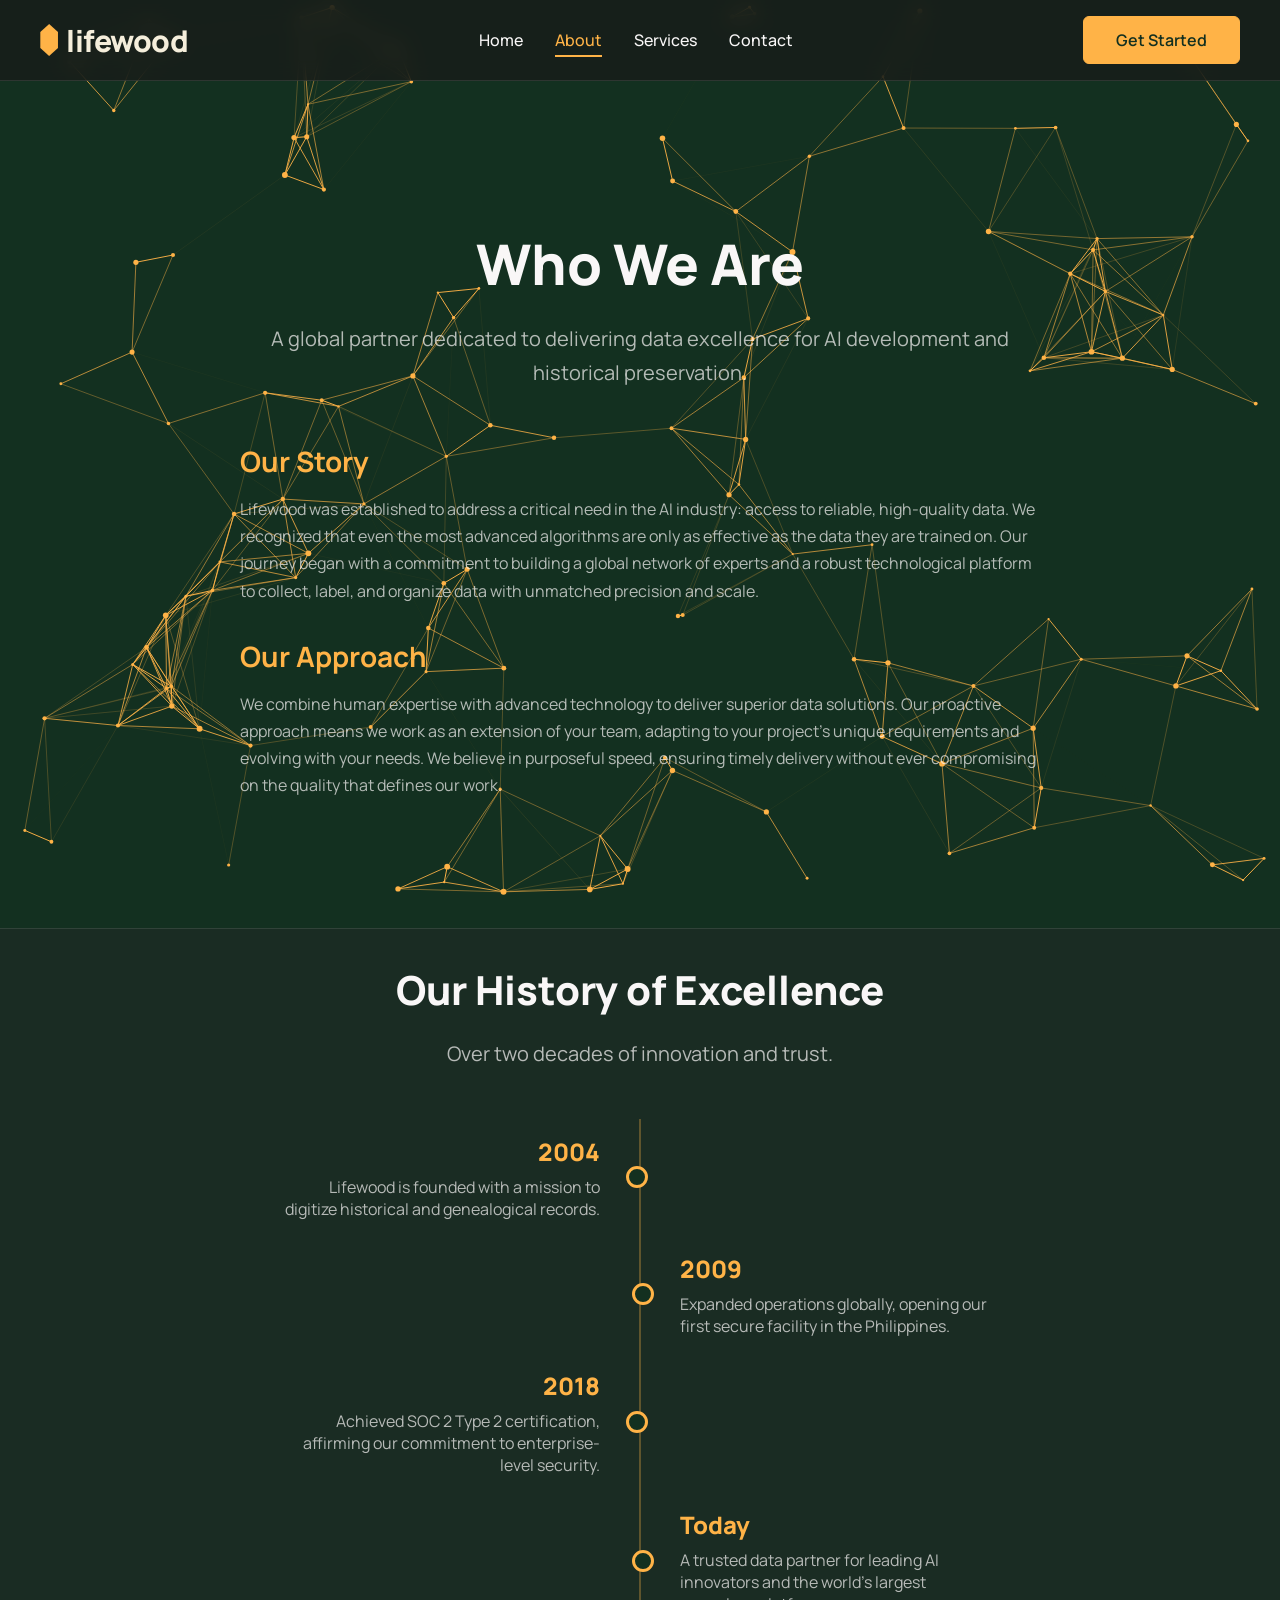
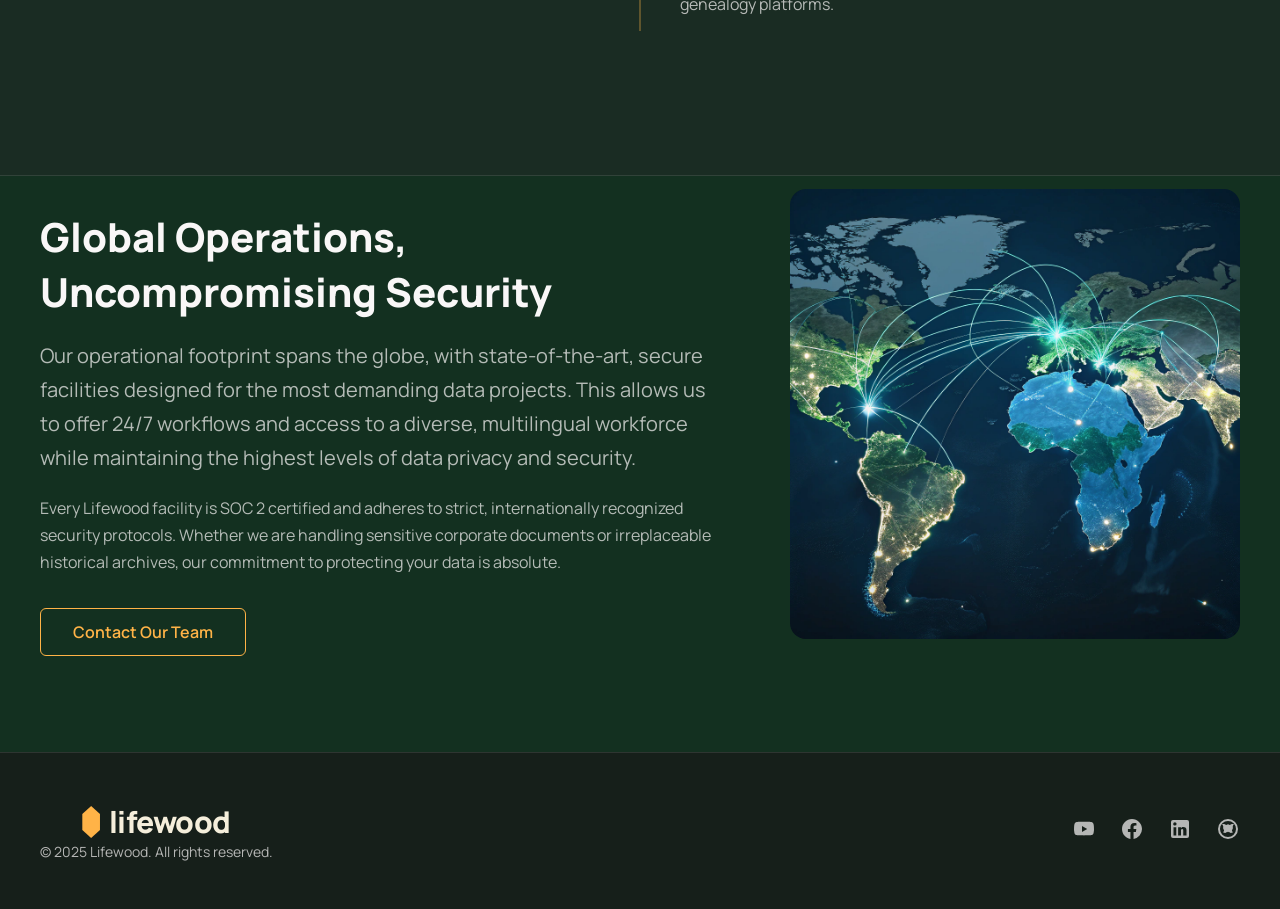
==== about.html @ 3f98175f "Update about.html" ====
<!DOCTYPE html>
<html lang="en">
<head>
  <meta charset="UTF-8">
  <meta name="viewport" content="width=device-width, initial-scale=1.0">
  <title>About Lifewood - Global Data Solutions</title>
  <link rel="preconnect" href="https://fonts.googleapis.com">
  <link rel="preconnect" href="https://fonts.gstatic.com" crossorigin>
  <link href="https://fonts.googleapis.com/css2?family=Manrope:wght@400;500;600;700;800&display=swap" rel="stylesheet">
  <style>
    /* 
      This is the complete and corrected style block.
      It includes the fix for the timeline AND the styles for the button.
    */
    
    /* ------------------- */
    /* ROOT & GLOBAL STYLES */
    /* ------------------- */
    :root {
      --brand-dark-serpent: #133020;
      --brand-accent-saffron: #FFB347;
      --brand-white: #ffffff;
      --brand-sea-salt: #F9F7F7;
      --brand-light-text-muted: rgba(249, 247, 247, 0.7);
    }
    html { scroll-behavior: smooth; }
    body {
      margin: 0;
      font-family: 'Manrope', sans-serif;
      background-color: var(--brand-dark-serpent);
      color: var(--brand-sea-salt);
      -webkit-font-smoothing: antialiased;
      overflow-x: hidden;
    }
    #particle-canvas {
      position: fixed; top: 0; left: 0; width: 100%; height: 100vh; z-index: -1;
    }

    /* ------------------- */
    /* HEADER & NAVIGATION */
    /* ------------------- */
    .header {
      background-color: rgba(25, 25, 25, 0.7); backdrop-filter: blur(10px); position: sticky; top: 0; z-index: 50; border-bottom: 1px solid rgba(249, 247, 247, 0.1);
    }
    .navbar { display: flex; justify-content: space-between; align-items: center; height: 80px; }
    .logo { display: flex; align-items: center; gap: 0.5rem; text-decoration: none; color: var(--brand-accent-saffron); }
    .logo-icon { height: 2rem; width: auto; }
    .logo-text { font-family: 'Manrope', sans-serif; font-size: 1.875rem; font-weight: 800; letter-spacing: -0.5px; color: #f5eedb; }
    .nav-menu { display: none; list-style: none; margin: 0; padding: 0; align-items: center; gap: 2rem; }
    .nav-link { position: relative; text-decoration: none; color: var(--brand-sea-salt); font-weight: 500; transition: color 0.3s ease; padding-bottom: 4px; }
    .nav-link:hover { color: var(--brand-accent-saffron); }
    .nav-link.active { color: var(--brand-accent-saffron); border-bottom: 2px solid var(--brand-accent-saffron); }
    .nav-cta { display: none; }
    .mobile-menu-toggle { display: block; background: none; border: none; cursor: pointer; color: var(--brand-sea-salt); }
    .icon-menu, .icon-close { width: 2rem; height: 2rem; }
    .mobile-nav { display: none; position: fixed; inset: 0; background-color: rgba(19, 48, 32, 0.95); backdrop-filter: blur(8px); z-index: 100; }
    .mobile-nav.is-open { display: block; }
    .mobile-nav-header { display: flex; justify-content: flex-end; padding: 1.5rem; }
    .mobile-nav-links { display: flex; flex-direction: column; align-items: center; justify-content: center; height: calc(100% - 80px); list-style: none; padding: 0; margin: 0; gap: 2rem; }
    .mobile-nav-link { font-family: 'Manrope', sans-serif; font-size: 1.75rem; font-weight: 600; color: var(--brand-sea-salt); text-decoration: none; }

    /* ------------------- */
    /* BUTTONS (RESTORED) */
    /* ------------------- */
    .btn { display: inline-block; padding: 0.75rem 2rem; border-radius: 0.375rem; text-decoration: none; font-family: 'Manrope', sans-serif; font-weight: 600; font-size: 1rem; transition: all 0.3s ease; border: 1px solid; }
    .btn-primary { background-color: var(--brand-accent-saffron); border-color: var(--brand-accent-saffron); color: var(--brand-dark-serpent); }
    .btn-primary:hover { background-color: #E79651; border-color: #E79651; transform: translateY(-2px); }
    .btn-secondary { border-color: var(--brand-accent-saffron); color: var(--brand-accent-saffron); }
    .btn-secondary:hover { background-color: var(--brand-accent-saffron); color: var(--brand-dark-serpent); transform: translateY(-2px); }

    /* ------------------- */
    /* PAGE STRUCTURE & TYPOGRAPHY */
    /* ------------------- */
    .container { max-width: 1200px; margin-inline: auto; padding-inline: 1.5rem; }
    main { padding-top: 80px; }
    section { padding-block: clamp(3rem, 8vw, 6rem); text-align: center; position: relative; }
    .content-section { padding-top: 0; }
    .section-bg { background-color: #1a2c23; border-top: 1px solid rgba(249, 247, 247, 0.1); border-bottom: 1px solid rgba(249, 247, 247, 0.1); }
    .page-header-section { padding-bottom: 2rem; padding-top: clamp(2rem, 5vw, 4rem); }
    .page-title, .section-title { font-family: 'Manrope', sans-serif; font-weight: 800; color: var(--brand-sea-salt); }
    .page-title { font-size: clamp(2.5rem, 6vw, 3.5rem); margin: 0; }
    .section-title { font-size: clamp(2rem, 5vw, 2.5rem); margin-bottom: 1rem; }
    .page-subtitle, .section-subtitle { font-size: 1.25rem; color: var(--brand-light-text-muted); max-width: 48rem; margin-inline: auto; line-height: 1.7; font-weight: 400; }
    
    /* ------------------- */
    /* CONTENT PAGES */
    /* ------------------- */
    .content-container { max-width: 800px; text-align: left; }
    .content-block { margin-bottom: 2rem; }
    .content-block h2 { font-size: 1.75rem; color: var(--brand-accent-saffron); margin: 0 0 1rem 0; font-weight: 700; }
    .content-block p { color: var(--brand-light-text-muted); line-height: 1.7; }

    /* --- FEATURE SECTION STYLES --- */
    .feature-section { display: flex; flex-direction: column; align-items: center; gap: 2rem; text-align: center; }
    .feature-image { flex: 1; max-width: 450px; }
    .feature-image img { width: 100%; height: auto; border-radius: 1rem; }
    .feature-content { flex: 1; text-align: left; }

    /* --- TIMELINE STYLES - DEFINITIVE FIX --- */
    .timeline {
      position: relative;
      max-width: 800px;
      margin: 3rem auto;
    }
    .timeline::after {
      content: '';
      position: absolute;
      width: 2px;
      background-color: rgba(255, 179, 71, 0.3);
      top: 0;
      bottom: 0;
      left: 50%;
      margin-left: -1px;
    }
    .timeline-item {
      padding: 1rem 40px;
      position: relative;
      width: 50%;
      box-sizing: border-box; /* This is crucial */
    }
    .timeline-item::after {
      content: '';
      position: absolute;
      width: 16px;
      height: 16px;
      top: 50%;
      transform: translateY(-50%);
      background-color: var(--brand-dark-serpent);
      border: 3px solid var(--brand-accent-saffron);
      border-radius: 50%;
      z-index: 1;
    }
    .timeline-item:nth-child(odd) {
      left: 0;
      text-align: right;
    }
    .timeline-item:nth-child(even) {
      left: 50%;
      text-align: left;
    }
    .timeline-item:nth-child(odd)::after {
      right: -8px; /* (16px width / 2) */
    }
    .timeline-item:nth-child(even)::after {
      left: -8px; /* (16px width / 2) */
    }
    .timeline-content h3 {
      margin: 0 0 0.5rem 0;
      color: var(--brand-accent-saffron);
      font-size: 1.5rem;
      font-weight: 800;
    }
    .timeline-content p {
      margin: 0;
      font-size: 1rem;
      color: var(--brand-light-text-muted);
    }

    /* ------------------- */
    /* FOOTER */
    /* ------------------- */
    .footer { background-color: rgba(25, 25, 25, 0.7); backdrop-filter: blur(10px); border-top: 1px solid rgba(249, 247, 247, 0.1); padding: 3rem 0; text-align: center; }
    .footer-container { display: flex; flex-direction: column; align-items: center; gap: 1.5rem; }
    .footer-logo { justify-content: center; }
    .footer-text { margin: 0; font-size: 0.875rem; color: var(--brand-light-text-muted); }
    .footer-social { display: flex; gap: 1.5rem; }
    .social-link { color: var(--brand-light-text-muted); transition: color 0.3s ease; }
    .social-link:hover { color: var(--brand-accent-saffron); }
    .social-link svg { width: 1.5rem; height: 1.5rem; }
    
    /* ------------------- */
    /* RESPONSIVENESS */
    /* ------------------- */
    @media (min-width: 768px) {
      .nav-cta { display: inline-block; }
      .nav-menu { display: flex; }
      .mobile-menu-toggle { display: none; }
      .footer-container { flex-direction: row; justify-content: space-between; }
      .feature-section { flex-direction: row; text-align: left; gap: 4rem; }
    }
    
    @media (max-width: 767px) {
      .timeline::after {
        left: 20px;
      }
      .timeline-item,
      .timeline-item:nth-child(even) {
        width: 100%;
        left: 0;
        padding-left: 50px;
        padding-right: 15px;
      }
      .timeline-item:nth-child(odd),
      .timeline-item:nth-child(even) {
        text-align: left;
      }
      .timeline-item::after,
      .timeline-item:nth-child(odd)::after,
      .timeline-item:nth-child(even)::after {
        left: 20px;
        transform: translate(-50%, -50%);
      }
    }
  </style>
</head>
<body>
  <!-- Canvas for the AI background animation -->
  <canvas id="particle-canvas"></canvas>

  <header class="header">
    <nav class="navbar container">
      <a href="index.html" class="logo">
        <svg class="logo-icon" width="24" height="42" viewBox="0 0 24 42" fill="none" xmlns="http://www.w3.org/2000/svg"><path d="M12 0L23.5962 10.5V31.5L12 42L0.403847 31.5V10.5L12 0Z" fill="currentColor"/></svg>
        <span class="logo-text">lifewood</span>
      </a>
      <ul id="desktop-nav" class="nav-menu">
        <li><a href="index.html" class="nav-link">Home</a></li>
        <li><a href="about.html" class="nav-link active">About</a></li>
        <li><a href="services.html" class="nav-link">Services</a></li>
        <li><a href="contact.html" class="nav-link">Contact</a></li>
      </ul>
      <a href="contact.html" class="btn btn-primary nav-cta">Get Started</a>
      <button id="mobile-menu-button" class="mobile-menu-toggle"><svg class="icon-menu" fill="none" stroke="currentColor" viewBox="0 0 24 24"><path stroke-linecap="round" stroke-linejoin="round" stroke-width="2" d="M4 6h16M4 12h16m-7 6h7"></path></svg></button>
    </nav>
  </header>

  <div id="mobile-menu" class="mobile-nav">
      <div class="mobile-nav-header"><button id="close-menu-button" class="mobile-menu-toggle"><svg class="icon-close" fill="none" stroke="currentColor" viewBox="0 0 24 24"><path stroke-linecap="round" stroke-linejoin="round" stroke-width="2" d="M6 18L18 6M6 6l12 12"></path></svg></button></div>
      <ul class="mobile-nav-links">
          <li><a href="index.html" class="mobile-nav-link">Home</a></li>
          <li><a href="about.html" class="mobile-nav-link">About</a></li>
          <li><a href="services.html" class="mobile-nav-link">Services</a></li>
          <li><a href="contact.html" class="mobile-nav-link">Contact</a></li>
      </ul>
  </div>

  <main>
    <section class="page-header-section">
      <div class="container text-center">
        <h1 class="page-title">Who We Are</h1>
        <p class="page-subtitle">A global partner dedicated to delivering data excellence for AI development and historical preservation.</p>
      </div>
    </section>

    <section class="content-section fade-in-section">
      <div class="container content-container">
        <div class="content-block">
          <h2>Our Story</h2>
          <p>Lifewood was established to address a critical need in the AI industry: access to reliable, high-quality data. We recognized that even the most advanced algorithms are only as effective as the data they are trained on. Our journey began with a commitment to building a global network of experts and a robust technological platform to collect, label, and organize data with unmatched precision and scale.</p>
        </div>
        <div class="content-block">
          <h2>Our Approach</h2>
          <p>We combine human expertise with advanced technology to deliver superior data solutions. Our proactive approach means we work as an extension of your team, adapting to your project's unique requirements and evolving with your needs. We believe in purposeful speed, ensuring timely delivery without ever compromising on the quality that defines our work.</p>
        </div>
      </div>
    </section>

    <!-- HISTORY/TIMELINE SECTION -->
    <section class="content-section fade-in-section section-bg">
        <div class="container text-center">
            <h2 class="section-title">Our History of Excellence</h2>
            <p class="section-subtitle">Over two decades of innovation and trust.</p>
            <div class="timeline">
                <div class="timeline-item">
                    <div class="timeline-content">
                        <h3>2004</h3>
                        <p>Lifewood is founded with a mission to digitize historical and genealogical records.</p>
                    </div>
                </div>
                <div class="timeline-item">
                    <div class="timeline-content">
                        <h3>2009</h3>
                        <p>Expanded operations globally, opening our first secure facility in the Philippines.</p>
                    </div>
                </div>
                <div class="timeline-item">
                    <div class="timeline-content">
                        <h3>2018</h3>
                        <p>Achieved SOC 2 Type 2 certification, affirming our commitment to enterprise-level security.</p>
                    </div>
                </div>
                <div class="timeline-item">
                    <div class="timeline-content">
                        <h3>Today</h3>
                        <p>A trusted data partner for leading AI innovators and the world's largest genealogy platforms.</p>
                    </div>
                </div>
            </div>
        </div>
    </section>
    
    <!-- NEW GLOBAL OPERATIONS SECTION -->
    <section class="content-section fade-in-section">
        <div class="container feature-section">
            <div class="feature-content">
                <h2 class="section-title" style="text-align: left;">Global Operations, Uncompromising Security</h2>
                <p class="section-subtitle" style="text-align: left; max-width: none;">Our operational footprint spans the globe, with state-of-the-art, secure facilities designed for the most demanding data projects. This allows us to offer 24/7 workflows and access to a diverse, multilingual workforce while maintaining the highest levels of data privacy and security.</p>
                <p style="color: var(--brand-light-text-muted); line-height: 1.7;">Every Lifewood facility is SOC 2 certified and adheres to strict, internationally recognized security protocols. Whether we are handling sensitive corporate documents or irreplaceable historical archives, our commitment to protecting your data is absolute.</p>
                <a href="contact.html" class="btn btn-secondary" style="margin-top: 1rem;">Contact Our Team</a>
            </div>
            <div class="feature-image">
                <img src="img/map.png" alt="Map showing global network connections">
            </div>
        </div>
    </section>
  </main>

  <footer class="footer">
    <div class="container footer-container">
      <div class="footer-info">
        <a href="index.html" class="logo footer-logo">
            <svg class="logo-icon" width="24" height="42" viewBox="0 0 24 42" fill="none" xmlns="http://www.w3.org/2000/svg"><path d="M12 0L23.5962 10.5V31.5L12 42L0.403847 31.5V10.5L12 0Z" fill="currentColor"/></svg>
            <span class="logo-text">lifewood</span>
        </a>
        <p class="footer-text">© 2025 Lifewood. All rights reserved.</p>
      </div>
      <div class="footer-social">
            <a href="https://www.youtube.com/@LifewoodDataTechnology" target="_blank" class="social-link" aria-label="YouTube">
                <svg fill="currentColor" viewBox="0 0 24 24"><path d="M10,15L15.19,12L10,9V15M21.56,7.17C21.69,7.64 21.78,8.27 21.84,9.07C21.91,9.87 21.94,10.56 21.94,11.16L22,12C22,12.84 21.94,13.5 21.88,14.08C21.79,14.85 21.69,15.5 21.56,15.97C21.31,16.9 20.73,17.69 19.96,17.96C19.43,18.11 18.22,18.26 16.38,18.34C14.54,18.42 12.97,18.44 12,18.44C11.03,18.44 9.46,18.42 7.62,18.34C5.78,18.26 4.57,18.11 4.04,17.96C3.27,17.69 2.69,16.9 2.44,15.97C2.31,15.5 2.21,14.85 2.16,14.08C2.06,13.5 2,12.84 2,12L2.06,11.16C2.06,10.56 2.09,9.87 2.16,9.07C2.22,8.27 2.31,7.64 2.44,7.17C2.69,6.24 3.27,5.45 4.04,5.18C4.57,5.03 5.78,4.88 7.62,4.8C9.46,4.72 11.03,4.7 12,4.7C12.97,4.7 14.54,4.72 16.38,4.8C18.22,4.88 19.43,5.03 19.96,5.18C20.73,5.45 21.31,6.24 21.56,7.17Z"/></svg>
            </a>
            <a href="https://www.facebook.com/LifewoodPH" target="_blank" class="social-link" aria-label="Facebook">
                <svg fill="currentColor" viewBox="0 0 24 24"><path d="M12 2.04C6.5 2.04 2 6.53 2 12.06C2 17.06 5.66 21.21 10.44 21.96V14.96H7.9V12.06H10.44V9.85C10.44 7.34 11.93 5.96 14.22 5.96C15.31 5.96 16.45 6.15 16.45 6.15V8.62H15.19C13.95 8.62 13.56 9.39 13.56 10.18V12.06H16.34L15.89 14.96H13.56V21.96A10.01 10.01 0 0 0 22 12.06C22 6.53 17.5 2.04 12 2.04Z"/></svg>
            </a>
            <a href="https://ph.linkedin.com/company/lifewood-data-technology-ltd" target="_blank" class="social-link" aria-label="LinkedIn">
                <svg fill="currentColor" viewBox="0 0 24 24"><path d="M19,3A2,2 0 0,1 21,5V19A2,2 0 0,1 19,21H5A2,2 0 0,1 3,19V5A2,2 0 0,1 5,3H19M18.5,18.5V13.2A3.26,3.26 0 0,0 15.24,9.94C14.39,9.94 13.4,10.43 13,11.25V10.13H10.13V18.5H13V13.57C13,12.8 13.09,12.03 14.17,12.03C15.24,12.03 15.24,12.97 15.24,13.64V18.5H18.5M6.88,8.56A1.68,1.68 0 0,0 8.56,6.88C8.56,6 7.78,5.2 6.88,5.2A1.68,1.68 0 0,0 5.2,6.88C5.2,7.78 6,8.56 6.88,8.56M8.27,18.5V10.13H5.5V18.5H8.27Z"/></svg>
            </a>
            <a href="https://www.lifewood.com/" target="_blank" class="social-link" aria-label="Website">
                <svg fill="currentColor" viewBox="0 0 24 24"><path d="M12,2A10,10 0 0,0 2,12A10,10 0 0,0 12,22A10,10 0 0,0 22,12A10,10 0 0,0 12,2M12,20A8,8 0 0,1 4,12A8,8 0 0,1 12,4A8,8 0 0,1 20,12A8,8 0 0,1 12,20M16.9,15.6C16.5,14.9 16.2,14.2 15.9,13.5C16.3,12.8 16.6,12 16.9,11.3C16.8,10.6 16.8,9.9 16.8,9.2C17.1,8.5 17.5,7.8 17.9,7.1C17.2,7 16.5,6.9 15.8,6.9C15.1,7.2 14.4,7.6 13.8,8.1L12,7.2L10.2,8.1C9.6,7.6 8.9,7.2 8.2,6.9C7.5,6.9 6.8,7 6.1,7.1C6.5,7.8 6.9,8.5 7.2,9.2C7.2,9.9 7.2,10.6 7.1,11.3C7.4,12 7.7,12.8 8.1,13.5C7.8,14.2 7.5,14.9 7.1,15.6C7.8,15.8 8.5,15.9 9.2,15.9C9.9,15.6 10.6,15.2 11.2,14.7L12,15.2L12.8,14.7C13.4,15.2 14.1,15.6 14.8,15.9C15.5,15.9 16.2,15.8 16.9,15.6Z"/></svg>
            </a>
      </div>
    </div>
  </footer>
  
  <script src="script.js"></script>
</body>
</html>
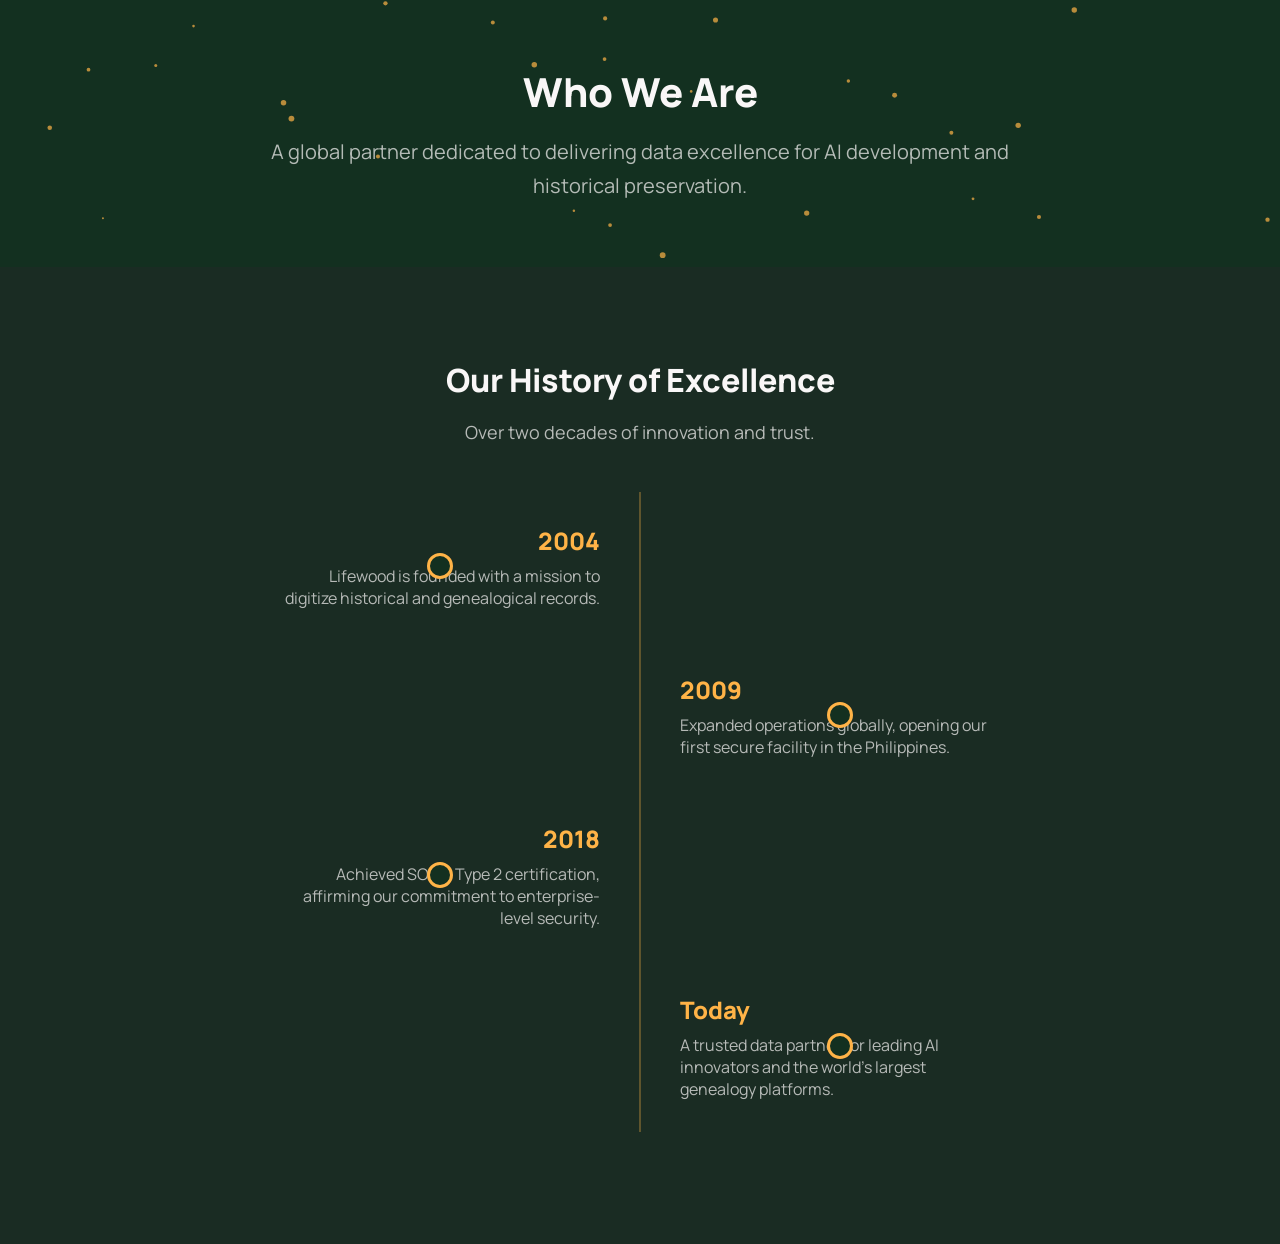
==== commit ab3ede2c: "Update about.html" ====
--- a/about.html
+++ b/about.html
@@ -1,21 +1,11 @@
 <!DOCTYPE html>
 <html lang="en">
 <head>
-  <meta charset="UTF-8">
-  <meta name="viewport" content="width=device-width, initial-scale=1.0">
+  <meta charset="UTF-8" />
+  <meta name="viewport" content="width=device-width, initial-scale=1.0"/>
   <title>About Lifewood - Global Data Solutions</title>
-  <link rel="preconnect" href="https://fonts.googleapis.com">
-  <link rel="preconnect" href="https://fonts.gstatic.com" crossorigin>
-  <link href="https://fonts.googleapis.com/css2?family=Manrope:wght@400;500;600;700;800&display=swap" rel="stylesheet">
+  <link href="https://fonts.googleapis.com/css2?family=Manrope:wght@400;500;600;700;800&display=swap" rel="stylesheet" />
   <style>
-    /* 
-      This is the complete and corrected style block.
-      It includes the fix for the timeline AND the styles for the button.
-    */
-    
-    /* ------------------- */
-    /* ROOT & GLOBAL STYLES */
-    /* ------------------- */
     :root {
       --brand-dark-serpent: #133020;
       --brand-accent-saffron: #FFB347;
@@ -23,6 +13,7 @@
       --brand-sea-salt: #F9F7F7;
       --brand-light-text-muted: rgba(249, 247, 247, 0.7);
     }
+
     html { scroll-behavior: smooth; }
     body {
       margin: 0;
@@ -32,76 +23,66 @@
       -webkit-font-smoothing: antialiased;
       overflow-x: hidden;
     }
+
     #particle-canvas {
-      position: fixed; top: 0; left: 0; width: 100%; height: 100vh; z-index: -1;
-    }
-
-    /* ------------------- */
-    /* HEADER & NAVIGATION */
-    /* ------------------- */
-    .header {
-      background-color: rgba(25, 25, 25, 0.7); backdrop-filter: blur(10px); position: sticky; top: 0; z-index: 50; border-bottom: 1px solid rgba(249, 247, 247, 0.1);
-    }
-    .navbar { display: flex; justify-content: space-between; align-items: center; height: 80px; }
-    .logo { display: flex; align-items: center; gap: 0.5rem; text-decoration: none; color: var(--brand-accent-saffron); }
-    .logo-icon { height: 2rem; width: auto; }
-    .logo-text { font-family: 'Manrope', sans-serif; font-size: 1.875rem; font-weight: 800; letter-spacing: -0.5px; color: #f5eedb; }
-    .nav-menu { display: none; list-style: none; margin: 0; padding: 0; align-items: center; gap: 2rem; }
-    .nav-link { position: relative; text-decoration: none; color: var(--brand-sea-salt); font-weight: 500; transition: color 0.3s ease; padding-bottom: 4px; }
-    .nav-link:hover { color: var(--brand-accent-saffron); }
-    .nav-link.active { color: var(--brand-accent-saffron); border-bottom: 2px solid var(--brand-accent-saffron); }
-    .nav-cta { display: none; }
-    .mobile-menu-toggle { display: block; background: none; border: none; cursor: pointer; color: var(--brand-sea-salt); }
-    .icon-menu, .icon-close { width: 2rem; height: 2rem; }
-    .mobile-nav { display: none; position: fixed; inset: 0; background-color: rgba(19, 48, 32, 0.95); backdrop-filter: blur(8px); z-index: 100; }
-    .mobile-nav.is-open { display: block; }
-    .mobile-nav-header { display: flex; justify-content: flex-end; padding: 1.5rem; }
-    .mobile-nav-links { display: flex; flex-direction: column; align-items: center; justify-content: center; height: calc(100% - 80px); list-style: none; padding: 0; margin: 0; gap: 2rem; }
-    .mobile-nav-link { font-family: 'Manrope', sans-serif; font-size: 1.75rem; font-weight: 600; color: var(--brand-sea-salt); text-decoration: none; }
-
-    /* ------------------- */
-    /* BUTTONS (RESTORED) */
-    /* ------------------- */
-    .btn { display: inline-block; padding: 0.75rem 2rem; border-radius: 0.375rem; text-decoration: none; font-family: 'Manrope', sans-serif; font-weight: 600; font-size: 1rem; transition: all 0.3s ease; border: 1px solid; }
-    .btn-primary { background-color: var(--brand-accent-saffron); border-color: var(--brand-accent-saffron); color: var(--brand-dark-serpent); }
-    .btn-primary:hover { background-color: #E79651; border-color: #E79651; transform: translateY(-2px); }
-    .btn-secondary { border-color: var(--brand-accent-saffron); color: var(--brand-accent-saffron); }
-    .btn-secondary:hover { background-color: var(--brand-accent-saffron); color: var(--brand-dark-serpent); transform: translateY(-2px); }
-
-    /* ------------------- */
-    /* PAGE STRUCTURE & TYPOGRAPHY */
-    /* ------------------- */
-    .container { max-width: 1200px; margin-inline: auto; padding-inline: 1.5rem; }
-    main { padding-top: 80px; }
-    section { padding-block: clamp(3rem, 8vw, 6rem); text-align: center; position: relative; }
-    .content-section { padding-top: 0; }
-    .section-bg { background-color: #1a2c23; border-top: 1px solid rgba(249, 247, 247, 0.1); border-bottom: 1px solid rgba(249, 247, 247, 0.1); }
-    .page-header-section { padding-bottom: 2rem; padding-top: clamp(2rem, 5vw, 4rem); }
-    .page-title, .section-title { font-family: 'Manrope', sans-serif; font-weight: 800; color: var(--brand-sea-salt); }
-    .page-title { font-size: clamp(2.5rem, 6vw, 3.5rem); margin: 0; }
-    .section-title { font-size: clamp(2rem, 5vw, 2.5rem); margin-bottom: 1rem; }
-    .page-subtitle, .section-subtitle { font-size: 1.25rem; color: var(--brand-light-text-muted); max-width: 48rem; margin-inline: auto; line-height: 1.7; font-weight: 400; }
-    
-    /* ------------------- */
-    /* CONTENT PAGES */
-    /* ------------------- */
-    .content-container { max-width: 800px; text-align: left; }
-    .content-block { margin-bottom: 2rem; }
-    .content-block h2 { font-size: 1.75rem; color: var(--brand-accent-saffron); margin: 0 0 1rem 0; font-weight: 700; }
-    .content-block p { color: var(--brand-light-text-muted); line-height: 1.7; }
-
-    /* --- FEATURE SECTION STYLES --- */
-    .feature-section { display: flex; flex-direction: column; align-items: center; gap: 2rem; text-align: center; }
-    .feature-image { flex: 1; max-width: 450px; }
-    .feature-image img { width: 100%; height: auto; border-radius: 1rem; }
-    .feature-content { flex: 1; text-align: left; }
-
-    /* --- TIMELINE STYLES - DEFINITIVE FIX --- */
+      position: fixed;
+      top: 0;
+      left: 0;
+      width: 100%;
+      height: 100vh;
+      z-index: -1;
+    }
+
+    .container {
+      max-width: 1200px;
+      margin: 0 auto;
+      padding: 0 1rem;
+    }
+
+    .page-header-section {
+      text-align: center;
+      padding: 4rem 1rem;
+    }
+
+    .page-title {
+      font-size: 2.5rem;
+      font-weight: 800;
+      margin: 0;
+    }
+
+    .page-subtitle {
+      font-size: 1.25rem;
+      color: var(--brand-light-text-muted);
+      max-width: 48rem;
+      margin: 1rem auto 0;
+      line-height: 1.7;
+    }
+
+    .section-bg {
+      background-color: #1a2c23;
+      padding: 4rem 1rem;
+      text-align: center;
+    }
+
+    .section-title {
+      font-size: 2rem;
+      font-weight: 800;
+      margin-bottom: 0.5rem;
+    }
+
+    .section-subtitle {
+      color: var(--brand-light-text-muted);
+      font-size: 1.125rem;
+      margin-bottom: 3rem;
+    }
+
+    /* ----------- TIMELINE FIXED STYLE ----------- */
     .timeline {
       position: relative;
       max-width: 800px;
       margin: 3rem auto;
     }
+
     .timeline::after {
       content: '';
       position: absolute;
@@ -110,227 +91,179 @@
       top: 0;
       bottom: 0;
       left: 50%;
-      margin-left: -1px;
-    }
+      transform: translateX(-50%);
+    }
+
     .timeline-item {
-      padding: 1rem 40px;
       position: relative;
       width: 50%;
-      box-sizing: border-box; /* This is crucial */
-    }
+      padding: 2rem 40px;
+      box-sizing: border-box;
+    }
+
     .timeline-item::after {
       content: '';
       position: absolute;
-      width: 16px;
-      height: 16px;
       top: 50%;
-      transform: translateY(-50%);
+      left: 50%;
+      transform: translate(-50%, -50%);
+      width: 20px;
+      height: 20px;
       background-color: var(--brand-dark-serpent);
       border: 3px solid var(--brand-accent-saffron);
       border-radius: 50%;
-      z-index: 1;
-    }
+      z-index: 2;
+    }
+
     .timeline-item:nth-child(odd) {
       left: 0;
       text-align: right;
     }
+
     .timeline-item:nth-child(even) {
       left: 50%;
       text-align: left;
     }
-    .timeline-item:nth-child(odd)::after {
-      right: -8px; /* (16px width / 2) */
-    }
-    .timeline-item:nth-child(even)::after {
-      left: -8px; /* (16px width / 2) */
-    }
+
     .timeline-content h3 {
-      margin: 0 0 0.5rem 0;
-      color: var(--brand-accent-saffron);
+      margin: 0 0 0.5rem;
       font-size: 1.5rem;
       font-weight: 800;
-    }
+      color: var(--brand-accent-saffron);
+    }
+
     .timeline-content p {
       margin: 0;
       font-size: 1rem;
       color: var(--brand-light-text-muted);
     }
 
-    /* ------------------- */
-    /* FOOTER */
-    /* ------------------- */
-    .footer { background-color: rgba(25, 25, 25, 0.7); backdrop-filter: blur(10px); border-top: 1px solid rgba(249, 247, 247, 0.1); padding: 3rem 0; text-align: center; }
-    .footer-container { display: flex; flex-direction: column; align-items: center; gap: 1.5rem; }
-    .footer-logo { justify-content: center; }
-    .footer-text { margin: 0; font-size: 0.875rem; color: var(--brand-light-text-muted); }
-    .footer-social { display: flex; gap: 1.5rem; }
-    .social-link { color: var(--brand-light-text-muted); transition: color 0.3s ease; }
-    .social-link:hover { color: var(--brand-accent-saffron); }
-    .social-link svg { width: 1.5rem; height: 1.5rem; }
-    
-    /* ------------------- */
-    /* RESPONSIVENESS */
-    /* ------------------- */
-    @media (min-width: 768px) {
-      .nav-cta { display: inline-block; }
-      .nav-menu { display: flex; }
-      .mobile-menu-toggle { display: none; }
-      .footer-container { flex-direction: row; justify-content: space-between; }
-      .feature-section { flex-direction: row; text-align: left; gap: 4rem; }
-    }
-    
     @media (max-width: 767px) {
       .timeline::after {
         left: 20px;
-      }
+        transform: none;
+      }
+
       .timeline-item,
       .timeline-item:nth-child(even) {
         width: 100%;
         left: 0;
         padding-left: 50px;
         padding-right: 15px;
-      }
-      .timeline-item:nth-child(odd),
-      .timeline-item:nth-child(even) {
         text-align: left;
       }
-      .timeline-item::after,
-      .timeline-item:nth-child(odd)::after,
-      .timeline-item:nth-child(even)::after {
+
+      .timeline-item::after {
         left: 20px;
-        transform: translate(-50%, -50%);
+        transform: translateY(-50%);
       }
     }
   </style>
 </head>
 <body>
-  <!-- Canvas for the AI background animation -->
+
+  <!-- Particle background (Neural style) -->
   <canvas id="particle-canvas"></canvas>
-
-  <header class="header">
-    <nav class="navbar container">
-      <a href="index.html" class="logo">
-        <svg class="logo-icon" width="24" height="42" viewBox="0 0 24 42" fill="none" xmlns="http://www.w3.org/2000/svg"><path d="M12 0L23.5962 10.5V31.5L12 42L0.403847 31.5V10.5L12 0Z" fill="currentColor"/></svg>
-        <span class="logo-text">lifewood</span>
-      </a>
-      <ul id="desktop-nav" class="nav-menu">
-        <li><a href="index.html" class="nav-link">Home</a></li>
-        <li><a href="about.html" class="nav-link active">About</a></li>
-        <li><a href="services.html" class="nav-link">Services</a></li>
-        <li><a href="contact.html" class="nav-link">Contact</a></li>
-      </ul>
-      <a href="contact.html" class="btn btn-primary nav-cta">Get Started</a>
-      <button id="mobile-menu-button" class="mobile-menu-toggle"><svg class="icon-menu" fill="none" stroke="currentColor" viewBox="0 0 24 24"><path stroke-linecap="round" stroke-linejoin="round" stroke-width="2" d="M4 6h16M4 12h16m-7 6h7"></path></svg></button>
-    </nav>
-  </header>
-
-  <div id="mobile-menu" class="mobile-nav">
-      <div class="mobile-nav-header"><button id="close-menu-button" class="mobile-menu-toggle"><svg class="icon-close" fill="none" stroke="currentColor" viewBox="0 0 24 24"><path stroke-linecap="round" stroke-linejoin="round" stroke-width="2" d="M6 18L18 6M6 6l12 12"></path></svg></button></div>
-      <ul class="mobile-nav-links">
-          <li><a href="index.html" class="mobile-nav-link">Home</a></li>
-          <li><a href="about.html" class="mobile-nav-link">About</a></li>
-          <li><a href="services.html" class="mobile-nav-link">Services</a></li>
-          <li><a href="contact.html" class="mobile-nav-link">Contact</a></li>
-      </ul>
-  </div>
 
   <main>
     <section class="page-header-section">
-      <div class="container text-center">
+      <div class="container">
         <h1 class="page-title">Who We Are</h1>
         <p class="page-subtitle">A global partner dedicated to delivering data excellence for AI development and historical preservation.</p>
       </div>
     </section>
 
-    <section class="content-section fade-in-section">
-      <div class="container content-container">
-        <div class="content-block">
-          <h2>Our Story</h2>
-          <p>Lifewood was established to address a critical need in the AI industry: access to reliable, high-quality data. We recognized that even the most advanced algorithms are only as effective as the data they are trained on. Our journey began with a commitment to building a global network of experts and a robust technological platform to collect, label, and organize data with unmatched precision and scale.</p>
-        </div>
-        <div class="content-block">
-          <h2>Our Approach</h2>
-          <p>We combine human expertise with advanced technology to deliver superior data solutions. Our proactive approach means we work as an extension of your team, adapting to your project's unique requirements and evolving with your needs. We believe in purposeful speed, ensuring timely delivery without ever compromising on the quality that defines our work.</p>
+    <section class="section-bg">
+      <div class="container">
+        <h2 class="section-title">Our History of Excellence</h2>
+        <p class="section-subtitle">Over two decades of innovation and trust.</p>
+
+        <div class="timeline">
+          <div class="timeline-item">
+            <div class="timeline-content">
+              <h3>2004</h3>
+              <p>Lifewood is founded with a mission to digitize historical and genealogical records.</p>
+            </div>
+          </div>
+          <div class="timeline-item">
+            <div class="timeline-content">
+              <h3>2009</h3>
+              <p>Expanded operations globally, opening our first secure facility in the Philippines.</p>
+            </div>
+          </div>
+          <div class="timeline-item">
+            <div class="timeline-content">
+              <h3>2018</h3>
+              <p>Achieved SOC 2 Type 2 certification, affirming our commitment to enterprise-level security.</p>
+            </div>
+          </div>
+          <div class="timeline-item">
+            <div class="timeline-content">
+              <h3>Today</h3>
+              <p>A trusted data partner for leading AI innovators and the world's largest genealogy platforms.</p>
+            </div>
+          </div>
         </div>
       </div>
     </section>
-
-    <!-- HISTORY/TIMELINE SECTION -->
-    <section class="content-section fade-in-section section-bg">
-        <div class="container text-center">
-            <h2 class="section-title">Our History of Excellence</h2>
-            <p class="section-subtitle">Over two decades of innovation and trust.</p>
-            <div class="timeline">
-                <div class="timeline-item">
-                    <div class="timeline-content">
-                        <h3>2004</h3>
-                        <p>Lifewood is founded with a mission to digitize historical and genealogical records.</p>
-                    </div>
-                </div>
-                <div class="timeline-item">
-                    <div class="timeline-content">
-                        <h3>2009</h3>
-                        <p>Expanded operations globally, opening our first secure facility in the Philippines.</p>
-                    </div>
-                </div>
-                <div class="timeline-item">
-                    <div class="timeline-content">
-                        <h3>2018</h3>
-                        <p>Achieved SOC 2 Type 2 certification, affirming our commitment to enterprise-level security.</p>
-                    </div>
-                </div>
-                <div class="timeline-item">
-                    <div class="timeline-content">
-                        <h3>Today</h3>
-                        <p>A trusted data partner for leading AI innovators and the world's largest genealogy platforms.</p>
-                    </div>
-                </div>
-            </div>
-        </div>
-    </section>
-    
-    <!-- NEW GLOBAL OPERATIONS SECTION -->
-    <section class="content-section fade-in-section">
-        <div class="container feature-section">
-            <div class="feature-content">
-                <h2 class="section-title" style="text-align: left;">Global Operations, Uncompromising Security</h2>
-                <p class="section-subtitle" style="text-align: left; max-width: none;">Our operational footprint spans the globe, with state-of-the-art, secure facilities designed for the most demanding data projects. This allows us to offer 24/7 workflows and access to a diverse, multilingual workforce while maintaining the highest levels of data privacy and security.</p>
-                <p style="color: var(--brand-light-text-muted); line-height: 1.7;">Every Lifewood facility is SOC 2 certified and adheres to strict, internationally recognized security protocols. Whether we are handling sensitive corporate documents or irreplaceable historical archives, our commitment to protecting your data is absolute.</p>
-                <a href="contact.html" class="btn btn-secondary" style="margin-top: 1rem;">Contact Our Team</a>
-            </div>
-            <div class="feature-image">
-                <img src="img/map.png" alt="Map showing global network connections">
-            </div>
-        </div>
-    </section>
   </main>
 
-  <footer class="footer">
-    <div class="container footer-container">
-      <div class="footer-info">
-        <a href="index.html" class="logo footer-logo">
-            <svg class="logo-icon" width="24" height="42" viewBox="0 0 24 42" fill="none" xmlns="http://www.w3.org/2000/svg"><path d="M12 0L23.5962 10.5V31.5L12 42L0.403847 31.5V10.5L12 0Z" fill="currentColor"/></svg>
-            <span class="logo-text">lifewood</span>
-        </a>
-        <p class="footer-text">© 2025 Lifewood. All rights reserved.</p>
-      </div>
-      <div class="footer-social">
-            <a href="https://www.youtube.com/@LifewoodDataTechnology" target="_blank" class="social-link" aria-label="YouTube">
-                <svg fill="currentColor" viewBox="0 0 24 24"><path d="M10,15L15.19,12L10,9V15M21.56,7.17C21.69,7.64 21.78,8.27 21.84,9.07C21.91,9.87 21.94,10.56 21.94,11.16L22,12C22,12.84 21.94,13.5 21.88,14.08C21.79,14.85 21.69,15.5 21.56,15.97C21.31,16.9 20.73,17.69 19.96,17.96C19.43,18.11 18.22,18.26 16.38,18.34C14.54,18.42 12.97,18.44 12,18.44C11.03,18.44 9.46,18.42 7.62,18.34C5.78,18.26 4.57,18.11 4.04,17.96C3.27,17.69 2.69,16.9 2.44,15.97C2.31,15.5 2.21,14.85 2.16,14.08C2.06,13.5 2,12.84 2,12L2.06,11.16C2.06,10.56 2.09,9.87 2.16,9.07C2.22,8.27 2.31,7.64 2.44,7.17C2.69,6.24 3.27,5.45 4.04,5.18C4.57,5.03 5.78,4.88 7.62,4.8C9.46,4.72 11.03,4.7 12,4.7C12.97,4.7 14.54,4.72 16.38,4.8C18.22,4.88 19.43,5.03 19.96,5.18C20.73,5.45 21.31,6.24 21.56,7.17Z"/></svg>
-            </a>
-            <a href="https://www.facebook.com/LifewoodPH" target="_blank" class="social-link" aria-label="Facebook">
-                <svg fill="currentColor" viewBox="0 0 24 24"><path d="M12 2.04C6.5 2.04 2 6.53 2 12.06C2 17.06 5.66 21.21 10.44 21.96V14.96H7.9V12.06H10.44V9.85C10.44 7.34 11.93 5.96 14.22 5.96C15.31 5.96 16.45 6.15 16.45 6.15V8.62H15.19C13.95 8.62 13.56 9.39 13.56 10.18V12.06H16.34L15.89 14.96H13.56V21.96A10.01 10.01 0 0 0 22 12.06C22 6.53 17.5 2.04 12 2.04Z"/></svg>
-            </a>
-            <a href="https://ph.linkedin.com/company/lifewood-data-technology-ltd" target="_blank" class="social-link" aria-label="LinkedIn">
-                <svg fill="currentColor" viewBox="0 0 24 24"><path d="M19,3A2,2 0 0,1 21,5V19A2,2 0 0,1 19,21H5A2,2 0 0,1 3,19V5A2,2 0 0,1 5,3H19M18.5,18.5V13.2A3.26,3.26 0 0,0 15.24,9.94C14.39,9.94 13.4,10.43 13,11.25V10.13H10.13V18.5H13V13.57C13,12.8 13.09,12.03 14.17,12.03C15.24,12.03 15.24,12.97 15.24,13.64V18.5H18.5M6.88,8.56A1.68,1.68 0 0,0 8.56,6.88C8.56,6 7.78,5.2 6.88,5.2A1.68,1.68 0 0,0 5.2,6.88C5.2,7.78 6,8.56 6.88,8.56M8.27,18.5V10.13H5.5V18.5H8.27Z"/></svg>
-            </a>
-            <a href="https://www.lifewood.com/" target="_blank" class="social-link" aria-label="Website">
-                <svg fill="currentColor" viewBox="0 0 24 24"><path d="M12,2A10,10 0 0,0 2,12A10,10 0 0,0 12,22A10,10 0 0,0 22,12A10,10 0 0,0 12,2M12,20A8,8 0 0,1 4,12A8,8 0 0,1 12,4A8,8 0 0,1 20,12A8,8 0 0,1 12,20M16.9,15.6C16.5,14.9 16.2,14.2 15.9,13.5C16.3,12.8 16.6,12 16.9,11.3C16.8,10.6 16.8,9.9 16.8,9.2C17.1,8.5 17.5,7.8 17.9,7.1C17.2,7 16.5,6.9 15.8,6.9C15.1,7.2 14.4,7.6 13.8,8.1L12,7.2L10.2,8.1C9.6,7.6 8.9,7.2 8.2,6.9C7.5,6.9 6.8,7 6.1,7.1C6.5,7.8 6.9,8.5 7.2,9.2C7.2,9.9 7.2,10.6 7.1,11.3C7.4,12 7.7,12.8 8.1,13.5C7.8,14.2 7.5,14.9 7.1,15.6C7.8,15.8 8.5,15.9 9.2,15.9C9.9,15.6 10.6,15.2 11.2,14.7L12,15.2L12.8,14.7C13.4,15.2 14.1,15.6 14.8,15.9C15.5,15.9 16.2,15.8 16.9,15.6Z"/></svg>
-            </a>
-      </div>
-    </div>
-  </footer>
-  
-  <script src="script.js"></script>
+  <!-- Particle background JavaScript (simple placeholder for neural pattern) -->
+  <script>
+    const canvas = document.getElementById('particle-canvas');
+    const ctx = canvas.getContext('2d');
+    canvas.width = window.innerWidth;
+    canvas.height = window.innerHeight;
+
+    let particlesArray = [];
+
+    class Particle {
+      constructor() {
+        this.x = Math.random() * canvas.width;
+        this.y = Math.random() * canvas.height;
+        this.size = Math.random() * 2 + 1;
+        this.speedX = Math.random() * 1 - 0.5;
+        this.speedY = Math.random() * 1 - 0.5;
+      }
+      update() {
+        this.x += this.speedX;
+        this.y += this.speedY;
+        if (this.x < 0 || this.x > canvas.width) this.speedX *= -1;
+        if (this.y < 0 || this.y > canvas.height) this.speedY *= -1;
+      }
+      draw() {
+        ctx.fillStyle = 'rgba(255, 179, 71, 0.7)';
+        ctx.beginPath();
+        ctx.arc(this.x, this.y, this.size, 0, Math.PI * 2);
+        ctx.fill();
+      }
+    }
+
+    function init() {
+      particlesArray = [];
+      for (let i = 0; i < 100; i++) {
+        particlesArray.push(new Particle());
+      }
+    }
+
+    function animate() {
+      ctx.clearRect(0, 0, canvas.width, canvas.height);
+      particlesArray.forEach(p => {
+        p.update();
+        p.draw();
+      });
+      requestAnimationFrame(animate);
+    }
+
+    init();
+    animate();
+
+    window.addEventListener('resize', () => {
+      canvas.width = window.innerWidth;
+      canvas.height = window.innerHeight;
+      init();
+    });
+  </script>
+
 </body>
 </html>
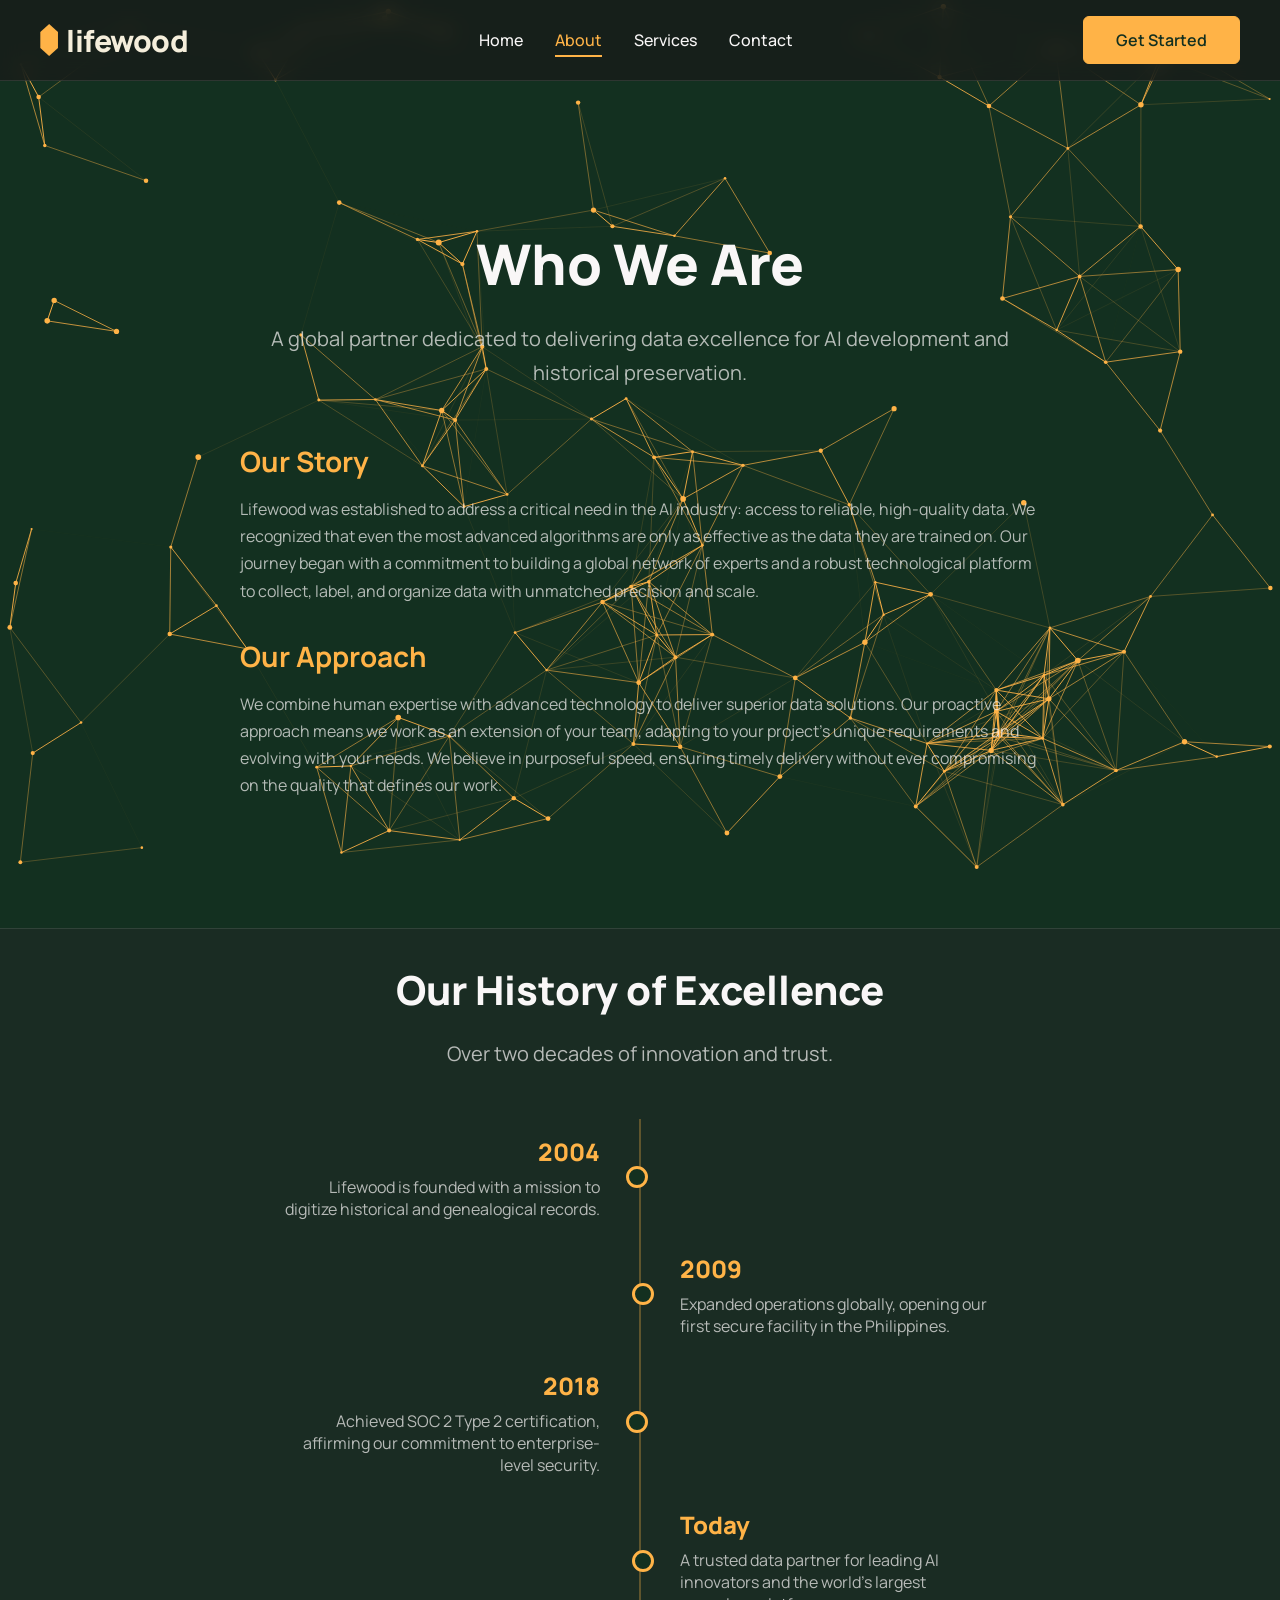
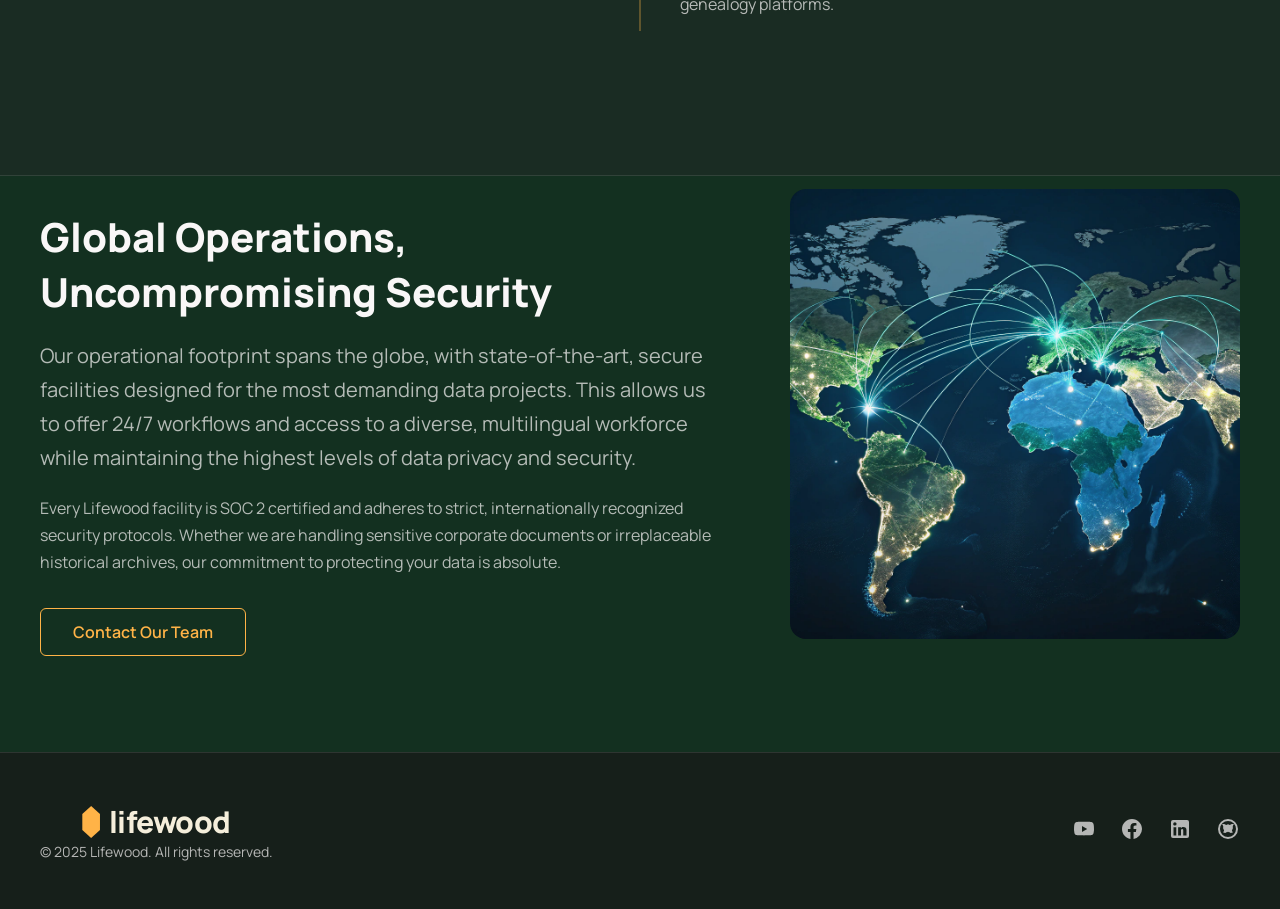
==== commit 6778db80: "Update about.html" ====
--- a/about.html
+++ b/about.html
@@ -1,11 +1,21 @@
 <!DOCTYPE html>
 <html lang="en">
 <head>
-  <meta charset="UTF-8" />
-  <meta name="viewport" content="width=device-width, initial-scale=1.0"/>
+  <meta charset="UTF-8">
+  <meta name="viewport" content="width=device-width, initial-scale=1.0">
   <title>About Lifewood - Global Data Solutions</title>
-  <link href="https://fonts.googleapis.com/css2?family=Manrope:wght@400;500;600;700;800&display=swap" rel="stylesheet" />
+  <link rel="preconnect" href="https://fonts.googleapis.com">
+  <link rel="preconnect" href="https://fonts.gstatic.com" crossorigin>
+  <link href="https://fonts.googleapis.com/css2?family=Manrope:wght@400;500;600;700;800&display=swap" rel="stylesheet">
   <style>
+    /* 
+      This is the complete and corrected style block.
+      It includes the fix for the timeline AND the styles for the button.
+    */
+    
+    /* ------------------- */
+    /* ROOT & GLOBAL STYLES */
+    /* ------------------- */
     :root {
       --brand-dark-serpent: #133020;
       --brand-accent-saffron: #FFB347;
@@ -13,7 +23,6 @@
       --brand-sea-salt: #F9F7F7;
       --brand-light-text-muted: rgba(249, 247, 247, 0.7);
     }
-
     html { scroll-behavior: smooth; }
     body {
       margin: 0;
@@ -23,66 +32,76 @@
       -webkit-font-smoothing: antialiased;
       overflow-x: hidden;
     }
-
     #particle-canvas {
-      position: fixed;
-      top: 0;
-      left: 0;
-      width: 100%;
-      height: 100vh;
-      z-index: -1;
-    }
-
-    .container {
-      max-width: 1200px;
-      margin: 0 auto;
-      padding: 0 1rem;
-    }
-
-    .page-header-section {
-      text-align: center;
-      padding: 4rem 1rem;
-    }
-
-    .page-title {
-      font-size: 2.5rem;
-      font-weight: 800;
-      margin: 0;
-    }
-
-    .page-subtitle {
-      font-size: 1.25rem;
-      color: var(--brand-light-text-muted);
-      max-width: 48rem;
-      margin: 1rem auto 0;
-      line-height: 1.7;
-    }
-
-    .section-bg {
-      background-color: #1a2c23;
-      padding: 4rem 1rem;
-      text-align: center;
-    }
-
-    .section-title {
-      font-size: 2rem;
-      font-weight: 800;
-      margin-bottom: 0.5rem;
-    }
-
-    .section-subtitle {
-      color: var(--brand-light-text-muted);
-      font-size: 1.125rem;
-      margin-bottom: 3rem;
-    }
-
-    /* ----------- TIMELINE FIXED STYLE ----------- */
+      position: fixed; top: 0; left: 0; width: 100%; height: 100vh; z-index: -1;
+    }
+
+    /* ------------------- */
+    /* HEADER & NAVIGATION */
+    /* ------------------- */
+    .header {
+      background-color: rgba(25, 25, 25, 0.7); backdrop-filter: blur(10px); position: sticky; top: 0; z-index: 50; border-bottom: 1px solid rgba(249, 247, 247, 0.1);
+    }
+    .navbar { display: flex; justify-content: space-between; align-items: center; height: 80px; }
+    .logo { display: flex; align-items: center; gap: 0.5rem; text-decoration: none; color: var(--brand-accent-saffron); }
+    .logo-icon { height: 2rem; width: auto; }
+    .logo-text { font-family: 'Manrope', sans-serif; font-size: 1.875rem; font-weight: 800; letter-spacing: -0.5px; color: #f5eedb; }
+    .nav-menu { display: none; list-style: none; margin: 0; padding: 0; align-items: center; gap: 2rem; }
+    .nav-link { position: relative; text-decoration: none; color: var(--brand-sea-salt); font-weight: 500; transition: color 0.3s ease; padding-bottom: 4px; }
+    .nav-link:hover { color: var(--brand-accent-saffron); }
+    .nav-link.active { color: var(--brand-accent-saffron); border-bottom: 2px solid var(--brand-accent-saffron); }
+    .nav-cta { display: none; }
+    .mobile-menu-toggle { display: block; background: none; border: none; cursor: pointer; color: var(--brand-sea-salt); }
+    .icon-menu, .icon-close { width: 2rem; height: 2rem; }
+    .mobile-nav { display: none; position: fixed; inset: 0; background-color: rgba(19, 48, 32, 0.95); backdrop-filter: blur(8px); z-index: 100; }
+    .mobile-nav.is-open { display: block; }
+    .mobile-nav-header { display: flex; justify-content: flex-end; padding: 1.5rem; }
+    .mobile-nav-links { display: flex; flex-direction: column; align-items: center; justify-content: center; height: calc(100% - 80px); list-style: none; padding: 0; margin: 0; gap: 2rem; }
+    .mobile-nav-link { font-family: 'Manrope', sans-serif; font-size: 1.75rem; font-weight: 600; color: var(--brand-sea-salt); text-decoration: none; }
+
+    /* ------------------- */
+    /* BUTTONS (RESTORED) */
+    /* ------------------- */
+    .btn { display: inline-block; padding: 0.75rem 2rem; border-radius: 0.375rem; text-decoration: none; font-family: 'Manrope', sans-serif; font-weight: 600; font-size: 1rem; transition: all 0.3s ease; border: 1px solid; }
+    .btn-primary { background-color: var(--brand-accent-saffron); border-color: var(--brand-accent-saffron); color: var(--brand-dark-serpent); }
+    .btn-primary:hover { background-color: #E79651; border-color: #E79651; transform: translateY(-2px); }
+    .btn-secondary { border-color: var(--brand-accent-saffron); color: var(--brand-accent-saffron); }
+    .btn-secondary:hover { background-color: var(--brand-accent-saffron); color: var(--brand-dark-serpent); transform: translateY(-2px); }
+
+    /* ------------------- */
+    /* PAGE STRUCTURE & TYPOGRAPHY */
+    /* ------------------- */
+    .container { max-width: 1200px; margin-inline: auto; padding-inline: 1.5rem; }
+    main { padding-top: 80px; }
+    section { padding-block: clamp(3rem, 8vw, 6rem); text-align: center; position: relative; }
+    .content-section { padding-top: 0; }
+    .section-bg { background-color: #1a2c23; border-top: 1px solid rgba(249, 247, 247, 0.1); border-bottom: 1px solid rgba(249, 247, 247, 0.1); }
+    .page-header-section { padding-bottom: 2rem; padding-top: clamp(2rem, 5vw, 4rem); }
+    .page-title, .section-title { font-family: 'Manrope', sans-serif; font-weight: 800; color: var(--brand-sea-salt); }
+    .page-title { font-size: clamp(2.5rem, 6vw, 3.5rem); margin: 0; }
+    .section-title { font-size: clamp(2rem, 5vw, 2.5rem); margin-bottom: 1rem; }
+    .page-subtitle, .section-subtitle { font-size: 1.25rem; color: var(--brand-light-text-muted); max-width: 48rem; margin-inline: auto; line-height: 1.7; font-weight: 400; }
+    
+    /* ------------------- */
+    /* CONTENT PAGES */
+    /* ------------------- */
+    .content-container { max-width: 800px; text-align: left; }
+    .content-block { margin-bottom: 2rem; }
+    .content-block h2 { font-size: 1.75rem; color: var(--brand-accent-saffron); margin: 0 0 1rem 0; font-weight: 700; }
+    .content-block p { color: var(--brand-light-text-muted); line-height: 1.7; }
+
+    /* --- FEATURE SECTION STYLES --- */
+    .feature-section { display: flex; flex-direction: column; align-items: center; gap: 2rem; text-align: center; }
+    .feature-image { flex: 1; max-width: 450px; }
+    .feature-image img { width: 100%; height: auto; border-radius: 1rem; }
+    .feature-content { flex: 1; text-align: left; }
+
+    /* --- TIMELINE STYLES - DEFINITIVE FIX --- */
     .timeline {
       position: relative;
       max-width: 800px;
       margin: 3rem auto;
     }
-
     .timeline::after {
       content: '';
       position: absolute;
@@ -91,179 +110,227 @@
       top: 0;
       bottom: 0;
       left: 50%;
-      transform: translateX(-50%);
-    }
-
+      margin-left: -1px;
+    }
     .timeline-item {
+      padding: 1rem 40px;
       position: relative;
       width: 50%;
-      padding: 2rem 40px;
-      box-sizing: border-box;
-    }
-
+      box-sizing: border-box; /* This is crucial */
+    }
     .timeline-item::after {
       content: '';
       position: absolute;
+      width: 16px;
+      height: 16px;
       top: 50%;
-      left: 50%;
-      transform: translate(-50%, -50%);
-      width: 20px;
-      height: 20px;
+      transform: translateY(-50%);
       background-color: var(--brand-dark-serpent);
       border: 3px solid var(--brand-accent-saffron);
       border-radius: 50%;
-      z-index: 2;
-    }
-
+      z-index: 1;
+    }
     .timeline-item:nth-child(odd) {
       left: 0;
       text-align: right;
     }
-
     .timeline-item:nth-child(even) {
       left: 50%;
       text-align: left;
     }
-
+    .timeline-item:nth-child(odd)::after {
+      right: -8px; /* (16px width / 2) */
+    }
+    .timeline-item:nth-child(even)::after {
+      left: -8px; /* (16px width / 2) */
+    }
     .timeline-content h3 {
-      margin: 0 0 0.5rem;
+      margin: 0 0 0.5rem 0;
+      color: var(--brand-accent-saffron);
       font-size: 1.5rem;
       font-weight: 800;
-      color: var(--brand-accent-saffron);
-    }
-
+    }
     .timeline-content p {
       margin: 0;
       font-size: 1rem;
       color: var(--brand-light-text-muted);
     }
 
+    /* ------------------- */
+    /* FOOTER */
+    /* ------------------- */
+    .footer { background-color: rgba(25, 25, 25, 0.7); backdrop-filter: blur(10px); border-top: 1px solid rgba(249, 247, 247, 0.1); padding: 3rem 0; text-align: center; }
+    .footer-container { display: flex; flex-direction: column; align-items: center; gap: 1.5rem; }
+    .footer-logo { justify-content: center; }
+    .footer-text { margin: 0; font-size: 0.875rem; color: var(--brand-light-text-muted); }
+    .footer-social { display: flex; gap: 1.5rem; }
+    .social-link { color: var(--brand-light-text-muted); transition: color 0.3s ease; }
+    .social-link:hover { color: var(--brand-accent-saffron); }
+    .social-link svg { width: 1.5rem; height: 1.5rem; }
+    
+    /* ------------------- */
+    /* RESPONSIVENESS */
+    /* ------------------- */
+    @media (min-width: 768px) {
+      .nav-cta { display: inline-block; }
+      .nav-menu { display: flex; }
+      .mobile-menu-toggle { display: none; }
+      .footer-container { flex-direction: row; justify-content: space-between; }
+      .feature-section { flex-direction: row; text-align: left; gap: 4rem; }
+    }
+    
     @media (max-width: 767px) {
       .timeline::after {
         left: 20px;
-        transform: none;
       }
-
       .timeline-item,
       .timeline-item:nth-child(even) {
         width: 100%;
         left: 0;
         padding-left: 50px;
         padding-right: 15px;
+      }
+      .timeline-item:nth-child(odd),
+      .timeline-item:nth-child(even) {
         text-align: left;
       }
-
-      .timeline-item::after {
+      .timeline-item::after,
+      .timeline-item:nth-child(odd)::after,
+      .timeline-item:nth-child(even)::after {
         left: 20px;
-        transform: translateY(-50%);
+        transform: translate(-50%, -50%);
       }
     }
   </style>
 </head>
 <body>
-
-  <!-- Particle background (Neural style) -->
+  <!-- Canvas for the AI background animation -->
   <canvas id="particle-canvas"></canvas>
+
+  <header class="header">
+    <nav class="navbar container">
+      <a href="index.html" class="logo">
+        <svg class="logo-icon" width="24" height="42" viewBox="0 0 24 42" fill="none" xmlns="http://www.w3.org/2000/svg"><path d="M12 0L23.5962 10.5V31.5L12 42L0.403847 31.5V10.5L12 0Z" fill="currentColor"/></svg>
+        <span class="logo-text">lifewood</span>
+      </a>
+      <ul id="desktop-nav" class="nav-menu">
+        <li><a href="index.html" class="nav-link">Home</a></li>
+        <li><a href="about.html" class="nav-link active">About</a></li>
+        <li><a href="services.html" class="nav-link">Services</a></li>
+        <li><a href="contact.html" class="nav-link">Contact</a></li>
+      </ul>
+      <a href="contact.html" class="btn btn-primary nav-cta">Get Started</a>
+      <button id="mobile-menu-button" class="mobile-menu-toggle"><svg class="icon-menu" fill="none" stroke="currentColor" viewBox="0 0 24 24"><path stroke-linecap="round" stroke-linejoin="round" stroke-width="2" d="M4 6h16M4 12h16m-7 6h7"></path></svg></button>
+    </nav>
+  </header>
+
+  <div id="mobile-menu" class="mobile-nav">
+      <div class="mobile-nav-header"><button id="close-menu-button" class="mobile-menu-toggle"><svg class="icon-close" fill="none" stroke="currentColor" viewBox="0 0 24 24"><path stroke-linecap="round" stroke-linejoin="round" stroke-width="2" d="M6 18L18 6M6 6l12 12"></path></svg></button></div>
+      <ul class="mobile-nav-links">
+          <li><a href="index.html" class="mobile-nav-link">Home</a></li>
+          <li><a href="about.html" class="mobile-nav-link">About</a></li>
+          <li><a href="services.html" class="mobile-nav-link">Services</a></li>
+          <li><a href="contact.html" class="mobile-nav-link">Contact</a></li>
+      </ul>
+  </div>
 
   <main>
     <section class="page-header-section">
-      <div class="container">
+      <div class="container text-center">
         <h1 class="page-title">Who We Are</h1>
         <p class="page-subtitle">A global partner dedicated to delivering data excellence for AI development and historical preservation.</p>
       </div>
     </section>
 
-    <section class="section-bg">
-      <div class="container">
-        <h2 class="section-title">Our History of Excellence</h2>
-        <p class="section-subtitle">Over two decades of innovation and trust.</p>
-
-        <div class="timeline">
-          <div class="timeline-item">
-            <div class="timeline-content">
-              <h3>2004</h3>
-              <p>Lifewood is founded with a mission to digitize historical and genealogical records.</p>
-            </div>
-          </div>
-          <div class="timeline-item">
-            <div class="timeline-content">
-              <h3>2009</h3>
-              <p>Expanded operations globally, opening our first secure facility in the Philippines.</p>
-            </div>
-          </div>
-          <div class="timeline-item">
-            <div class="timeline-content">
-              <h3>2018</h3>
-              <p>Achieved SOC 2 Type 2 certification, affirming our commitment to enterprise-level security.</p>
-            </div>
-          </div>
-          <div class="timeline-item">
-            <div class="timeline-content">
-              <h3>Today</h3>
-              <p>A trusted data partner for leading AI innovators and the world's largest genealogy platforms.</p>
-            </div>
-          </div>
+    <section class="content-section fade-in-section">
+      <div class="container content-container">
+        <div class="content-block">
+          <h2>Our Story</h2>
+          <p>Lifewood was established to address a critical need in the AI industry: access to reliable, high-quality data. We recognized that even the most advanced algorithms are only as effective as the data they are trained on. Our journey began with a commitment to building a global network of experts and a robust technological platform to collect, label, and organize data with unmatched precision and scale.</p>
+        </div>
+        <div class="content-block">
+          <h2>Our Approach</h2>
+          <p>We combine human expertise with advanced technology to deliver superior data solutions. Our proactive approach means we work as an extension of your team, adapting to your project's unique requirements and evolving with your needs. We believe in purposeful speed, ensuring timely delivery without ever compromising on the quality that defines our work.</p>
         </div>
       </div>
     </section>
+
+    <!-- HISTORY/TIMELINE SECTION -->
+    <section class="content-section fade-in-section section-bg">
+        <div class="container text-center">
+            <h2 class="section-title">Our History of Excellence</h2>
+            <p class="section-subtitle">Over two decades of innovation and trust.</p>
+            <div class="timeline">
+                <div class="timeline-item">
+                    <div class="timeline-content">
+                        <h3>2004</h3>
+                        <p>Lifewood is founded with a mission to digitize historical and genealogical records.</p>
+                    </div>
+                </div>
+                <div class="timeline-item">
+                    <div class="timeline-content">
+                        <h3>2009</h3>
+                        <p>Expanded operations globally, opening our first secure facility in the Philippines.</p>
+                    </div>
+                </div>
+                <div class="timeline-item">
+                    <div class="timeline-content">
+                        <h3>2018</h3>
+                        <p>Achieved SOC 2 Type 2 certification, affirming our commitment to enterprise-level security.</p>
+                    </div>
+                </div>
+                <div class="timeline-item">
+                    <div class="timeline-content">
+                        <h3>Today</h3>
+                        <p>A trusted data partner for leading AI innovators and the world's largest genealogy platforms.</p>
+                    </div>
+                </div>
+            </div>
+        </div>
+    </section>
+    
+    <!-- NEW GLOBAL OPERATIONS SECTION -->
+    <section class="content-section fade-in-section">
+        <div class="container feature-section">
+            <div class="feature-content">
+                <h2 class="section-title" style="text-align: left;">Global Operations, Uncompromising Security</h2>
+                <p class="section-subtitle" style="text-align: left; max-width: none;">Our operational footprint spans the globe, with state-of-the-art, secure facilities designed for the most demanding data projects. This allows us to offer 24/7 workflows and access to a diverse, multilingual workforce while maintaining the highest levels of data privacy and security.</p>
+                <p style="color: var(--brand-light-text-muted); line-height: 1.7;">Every Lifewood facility is SOC 2 certified and adheres to strict, internationally recognized security protocols. Whether we are handling sensitive corporate documents or irreplaceable historical archives, our commitment to protecting your data is absolute.</p>
+                <a href="contact.html" class="btn btn-secondary" style="margin-top: 1rem;">Contact Our Team</a>
+            </div>
+            <div class="feature-image">
+                <img src="img/map.png" alt="Map showing global network connections">
+            </div>
+        </div>
+    </section>
   </main>
 
-  <!-- Particle background JavaScript (simple placeholder for neural pattern) -->
-  <script>
-    const canvas = document.getElementById('particle-canvas');
-    const ctx = canvas.getContext('2d');
-    canvas.width = window.innerWidth;
-    canvas.height = window.innerHeight;
-
-    let particlesArray = [];
-
-    class Particle {
-      constructor() {
-        this.x = Math.random() * canvas.width;
-        this.y = Math.random() * canvas.height;
-        this.size = Math.random() * 2 + 1;
-        this.speedX = Math.random() * 1 - 0.5;
-        this.speedY = Math.random() * 1 - 0.5;
-      }
-      update() {
-        this.x += this.speedX;
-        this.y += this.speedY;
-        if (this.x < 0 || this.x > canvas.width) this.speedX *= -1;
-        if (this.y < 0 || this.y > canvas.height) this.speedY *= -1;
-      }
-      draw() {
-        ctx.fillStyle = 'rgba(255, 179, 71, 0.7)';
-        ctx.beginPath();
-        ctx.arc(this.x, this.y, this.size, 0, Math.PI * 2);
-        ctx.fill();
-      }
-    }
-
-    function init() {
-      particlesArray = [];
-      for (let i = 0; i < 100; i++) {
-        particlesArray.push(new Particle());
-      }
-    }
-
-    function animate() {
-      ctx.clearRect(0, 0, canvas.width, canvas.height);
-      particlesArray.forEach(p => {
-        p.update();
-        p.draw();
-      });
-      requestAnimationFrame(animate);
-    }
-
-    init();
-    animate();
-
-    window.addEventListener('resize', () => {
-      canvas.width = window.innerWidth;
-      canvas.height = window.innerHeight;
-      init();
-    });
-  </script>
-
+  <footer class="footer">
+    <div class="container footer-container">
+      <div class="footer-info">
+        <a href="index.html" class="logo footer-logo">
+            <svg class="logo-icon" width="24" height="42" viewBox="0 0 24 42" fill="none" xmlns="http://www.w3.org/2000/svg"><path d="M12 0L23.5962 10.5V31.5L12 42L0.403847 31.5V10.5L12 0Z" fill="currentColor"/></svg>
+            <span class="logo-text">lifewood</span>
+        </a>
+        <p class="footer-text">© 2025 Lifewood. All rights reserved.</p>
+      </div>
+      <div class="footer-social">
+            <a href="https://www.youtube.com/@LifewoodDataTechnology" target="_blank" class="social-link" aria-label="YouTube">
+                <svg fill="currentColor" viewBox="0 0 24 24"><path d="M10,15L15.19,12L10,9V15M21.56,7.17C21.69,7.64 21.78,8.27 21.84,9.07C21.91,9.87 21.94,10.56 21.94,11.16L22,12C22,12.84 21.94,13.5 21.88,14.08C21.79,14.85 21.69,15.5 21.56,15.97C21.31,16.9 20.73,17.69 19.96,17.96C19.43,18.11 18.22,18.26 16.38,18.34C14.54,18.42 12.97,18.44 12,18.44C11.03,18.44 9.46,18.42 7.62,18.34C5.78,18.26 4.57,18.11 4.04,17.96C3.27,17.69 2.69,16.9 2.44,15.97C2.31,15.5 2.21,14.85 2.16,14.08C2.06,13.5 2,12.84 2,12L2.06,11.16C2.06,10.56 2.09,9.87 2.16,9.07C2.22,8.27 2.31,7.64 2.44,7.17C2.69,6.24 3.27,5.45 4.04,5.18C4.57,5.03 5.78,4.88 7.62,4.8C9.46,4.72 11.03,4.7 12,4.7C12.97,4.7 14.54,4.72 16.38,4.8C18.22,4.88 19.43,5.03 19.96,5.18C20.73,5.45 21.31,6.24 21.56,7.17Z"/></svg>
+            </a>
+            <a href="https://www.facebook.com/LifewoodPH" target="_blank" class="social-link" aria-label="Facebook">
+                <svg fill="currentColor" viewBox="0 0 24 24"><path d="M12 2.04C6.5 2.04 2 6.53 2 12.06C2 17.06 5.66 21.21 10.44 21.96V14.96H7.9V12.06H10.44V9.85C10.44 7.34 11.93 5.96 14.22 5.96C15.31 5.96 16.45 6.15 16.45 6.15V8.62H15.19C13.95 8.62 13.56 9.39 13.56 10.18V12.06H16.34L15.89 14.96H13.56V21.96A10.01 10.01 0 0 0 22 12.06C22 6.53 17.5 2.04 12 2.04Z"/></svg>
+            </a>
+            <a href="https://ph.linkedin.com/company/lifewood-data-technology-ltd" target="_blank" class="social-link" aria-label="LinkedIn">
+                <svg fill="currentColor" viewBox="0 0 24 24"><path d="M19,3A2,2 0 0,1 21,5V19A2,2 0 0,1 19,21H5A2,2 0 0,1 3,19V5A2,2 0 0,1 5,3H19M18.5,18.5V13.2A3.26,3.26 0 0,0 15.24,9.94C14.39,9.94 13.4,10.43 13,11.25V10.13H10.13V18.5H13V13.57C13,12.8 13.09,12.03 14.17,12.03C15.24,12.03 15.24,12.97 15.24,13.64V18.5H18.5M6.88,8.56A1.68,1.68 0 0,0 8.56,6.88C8.56,6 7.78,5.2 6.88,5.2A1.68,1.68 0 0,0 5.2,6.88C5.2,7.78 6,8.56 6.88,8.56M8.27,18.5V10.13H5.5V18.5H8.27Z"/></svg>
+            </a>
+            <a href="https://www.lifewood.com/" target="_blank" class="social-link" aria-label="Website">
+                <svg fill="currentColor" viewBox="0 0 24 24"><path d="M12,2A10,10 0 0,0 2,12A10,10 0 0,0 12,22A10,10 0 0,0 22,12A10,10 0 0,0 12,2M12,20A8,8 0 0,1 4,12A8,8 0 0,1 12,4A8,8 0 0,1 20,12A8,8 0 0,1 12,20M16.9,15.6C16.5,14.9 16.2,14.2 15.9,13.5C16.3,12.8 16.6,12 16.9,11.3C16.8,10.6 16.8,9.9 16.8,9.2C17.1,8.5 17.5,7.8 17.9,7.1C17.2,7 16.5,6.9 15.8,6.9C15.1,7.2 14.4,7.6 13.8,8.1L12,7.2L10.2,8.1C9.6,7.6 8.9,7.2 8.2,6.9C7.5,6.9 6.8,7 6.1,7.1C6.5,7.8 6.9,8.5 7.2,9.2C7.2,9.9 7.2,10.6 7.1,11.3C7.4,12 7.7,12.8 8.1,13.5C7.8,14.2 7.5,14.9 7.1,15.6C7.8,15.8 8.5,15.9 9.2,15.9C9.9,15.6 10.6,15.2 11.2,14.7L12,15.2L12.8,14.7C13.4,15.2 14.1,15.6 14.8,15.9C15.5,15.9 16.2,15.8 16.9,15.6Z"/></svg>
+            </a>
+      </div>
+    </div>
+  </footer>
+  
+  <script src="script.js"></script>
 </body>
 </html>
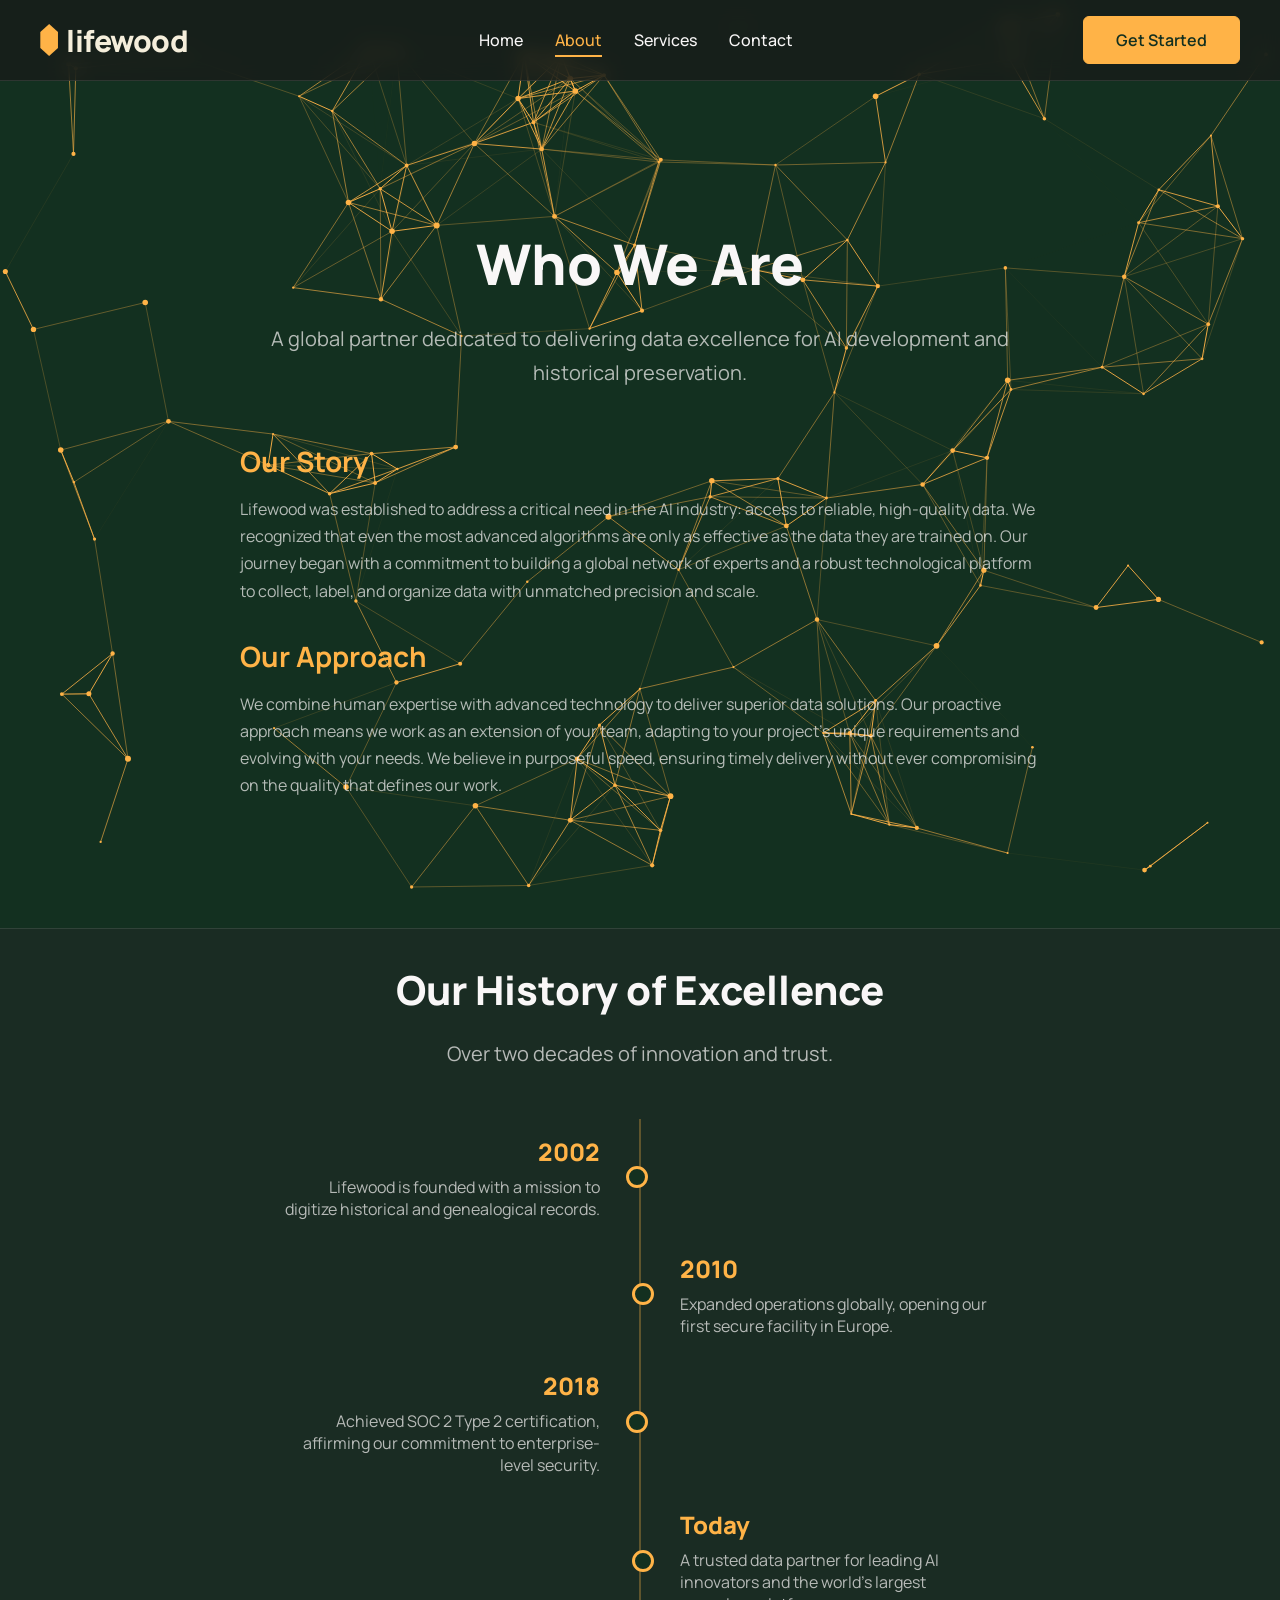
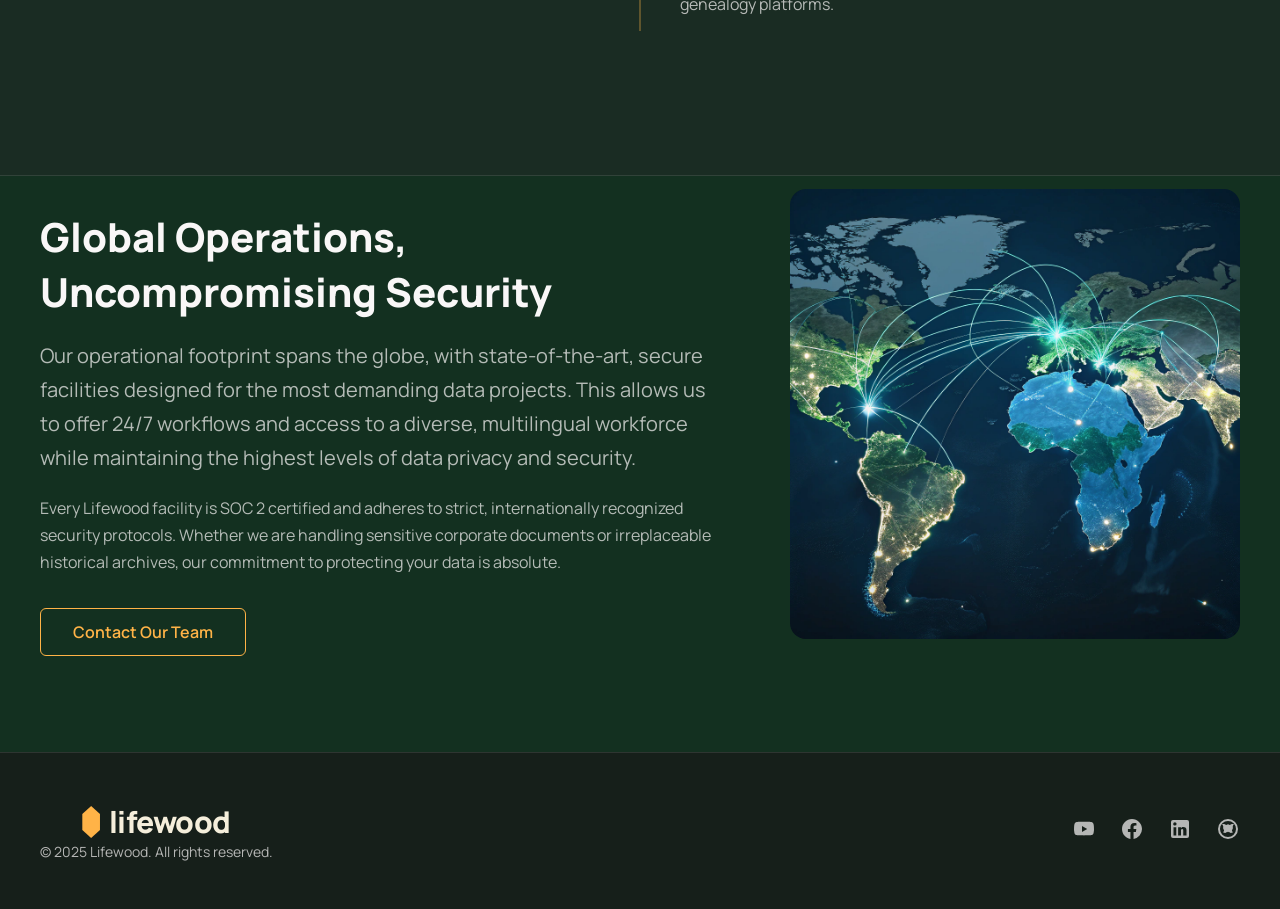
==== commit 874bbda4: "Update about.html" ====
--- a/about.html
+++ b/about.html
@@ -263,14 +263,14 @@
             <div class="timeline">
                 <div class="timeline-item">
                     <div class="timeline-content">
-                        <h3>2004</h3>
+                        <h3>2002</h3>
                         <p>Lifewood is founded with a mission to digitize historical and genealogical records.</p>
                     </div>
                 </div>
                 <div class="timeline-item">
                     <div class="timeline-content">
-                        <h3>2009</h3>
-                        <p>Expanded operations globally, opening our first secure facility in the Philippines.</p>
+                        <h3>2010</h3>
+                        <p>Expanded operations globally, opening our first secure facility in Europe.</p>
                     </div>
                 </div>
                 <div class="timeline-item">
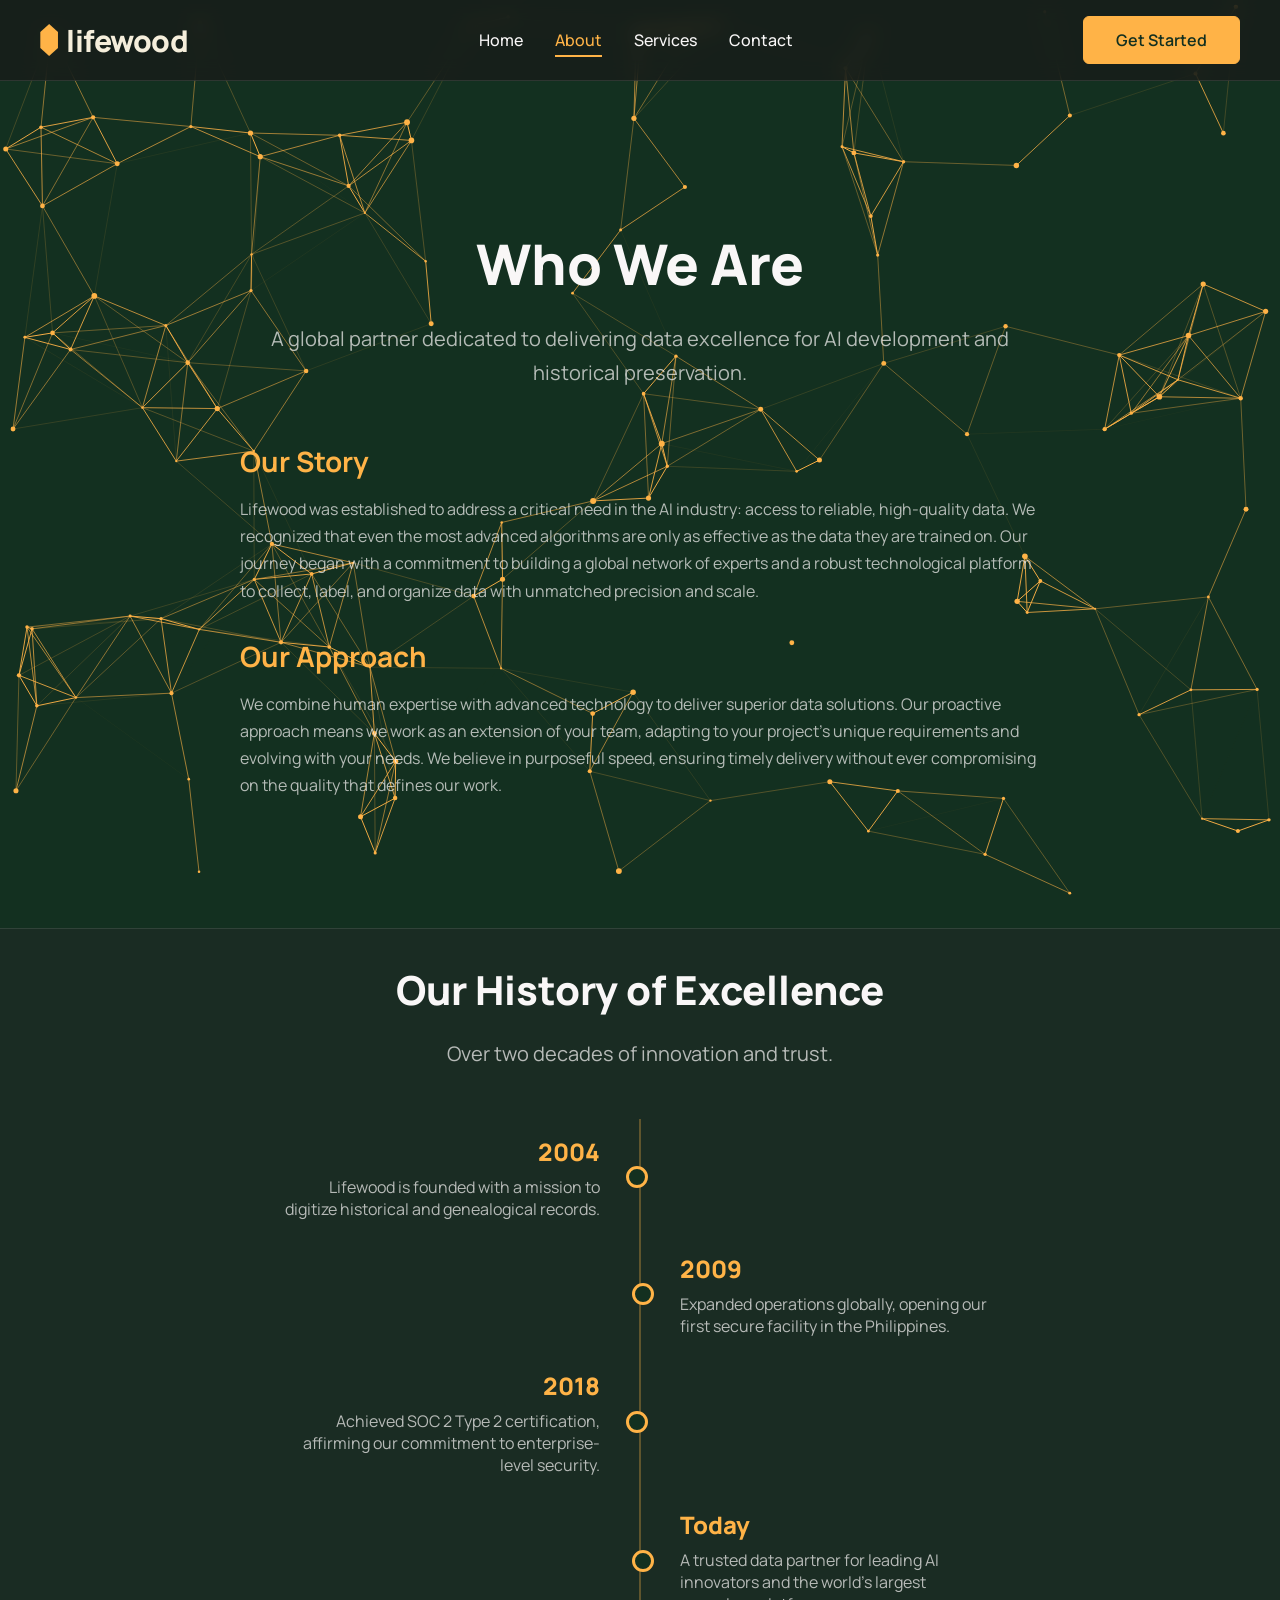
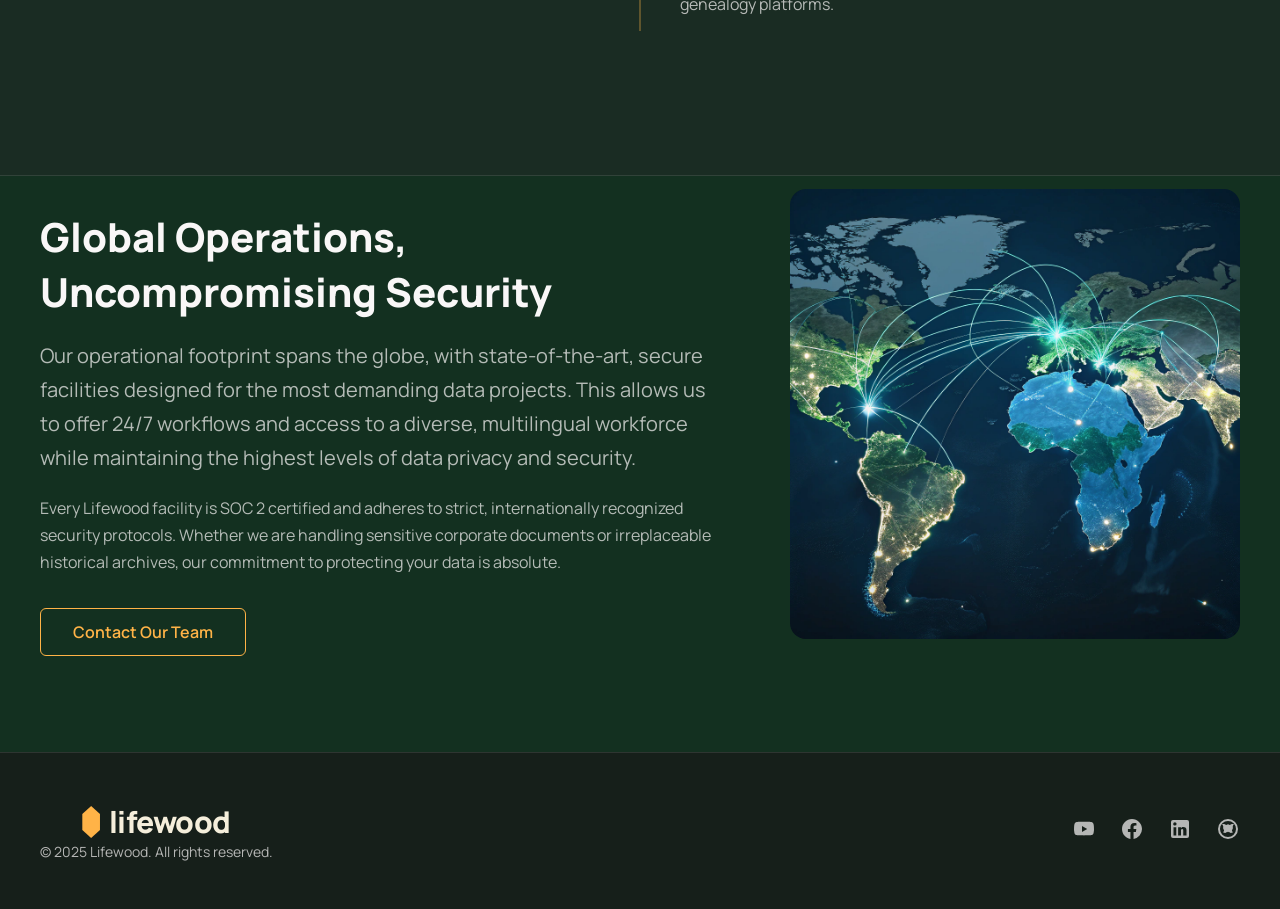
==== commit 9e06e64c: "Update about.html" ====
--- a/about.html
+++ b/about.html
@@ -263,14 +263,14 @@
             <div class="timeline">
                 <div class="timeline-item">
                     <div class="timeline-content">
-                        <h3>2002</h3>
+                        <h3>2004</h3>
                         <p>Lifewood is founded with a mission to digitize historical and genealogical records.</p>
                     </div>
                 </div>
                 <div class="timeline-item">
                     <div class="timeline-content">
-                        <h3>2010</h3>
-                        <p>Expanded operations globally, opening our first secure facility in Europe.</p>
+                        <h3>2009</h3>
+                        <p>Expanded operations globally, opening our first secure facility in the Philippines.</p>
                     </div>
                 </div>
                 <div class="timeline-item">
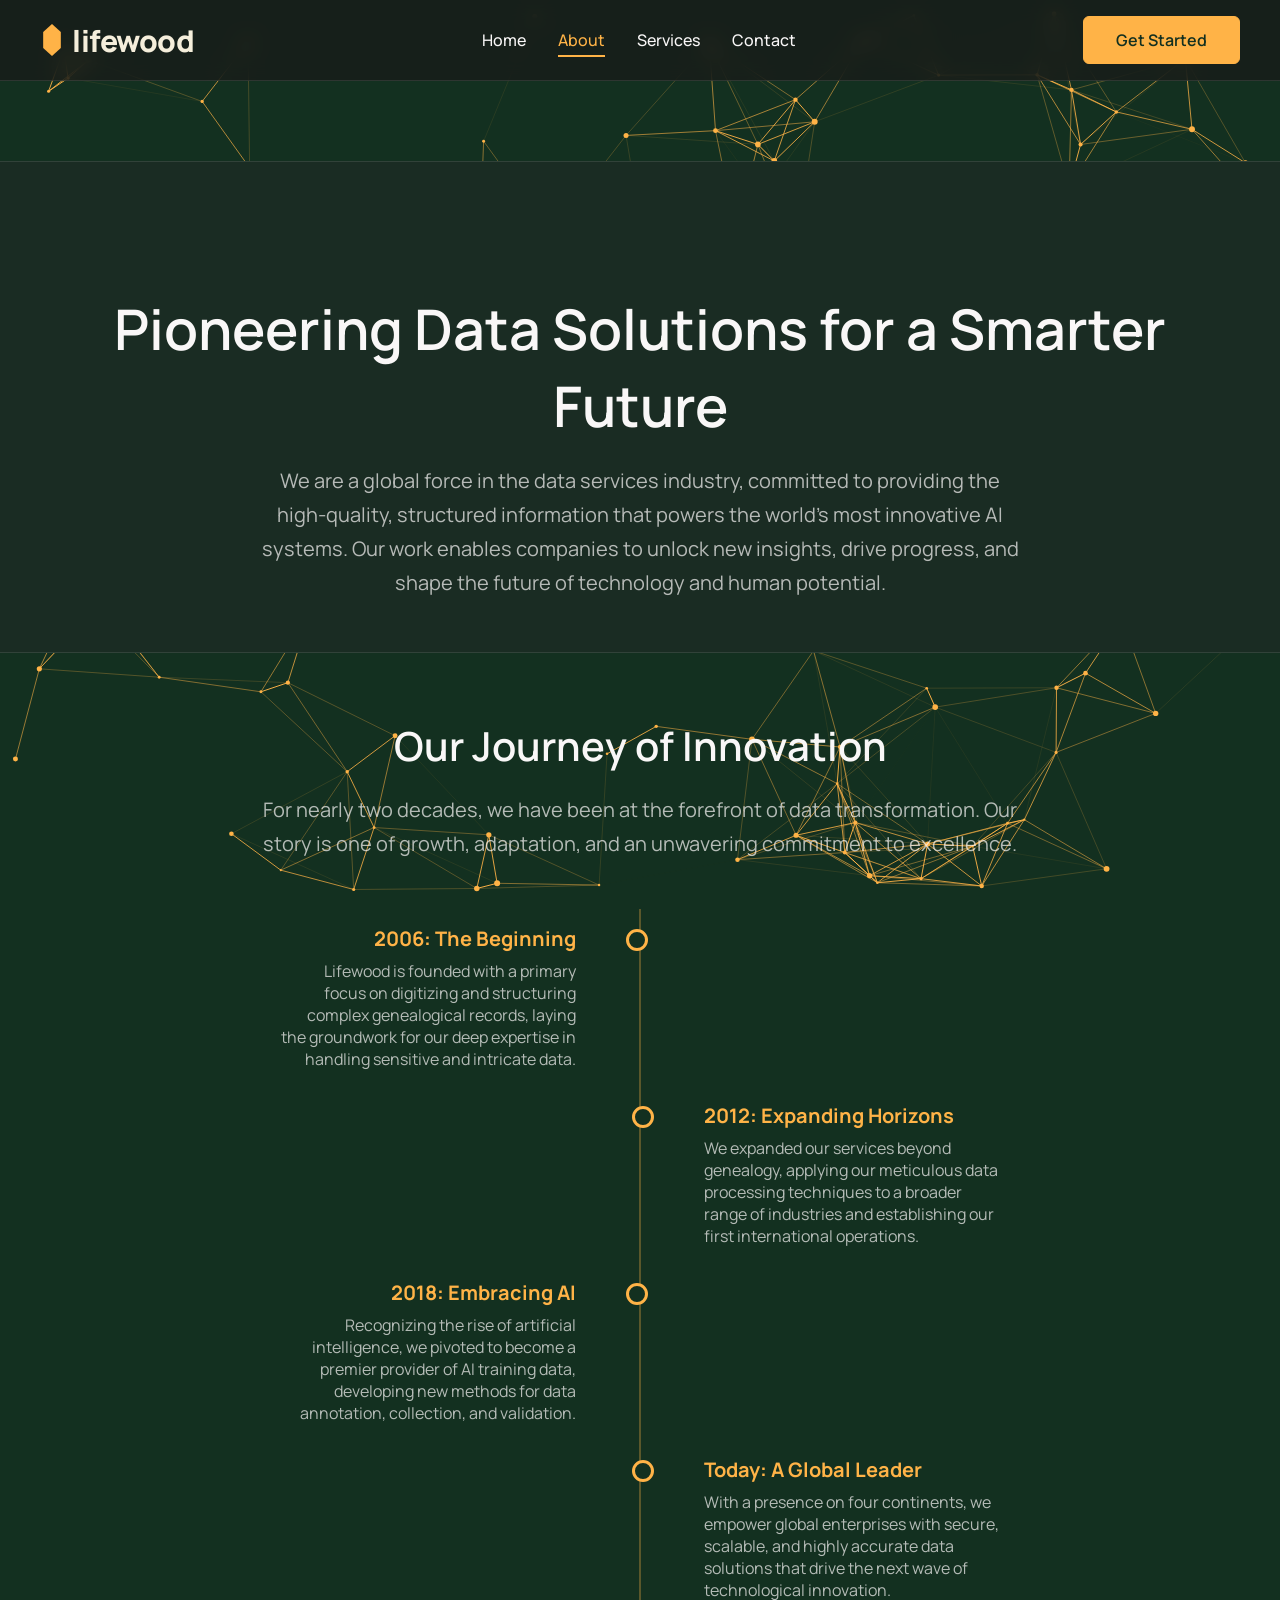
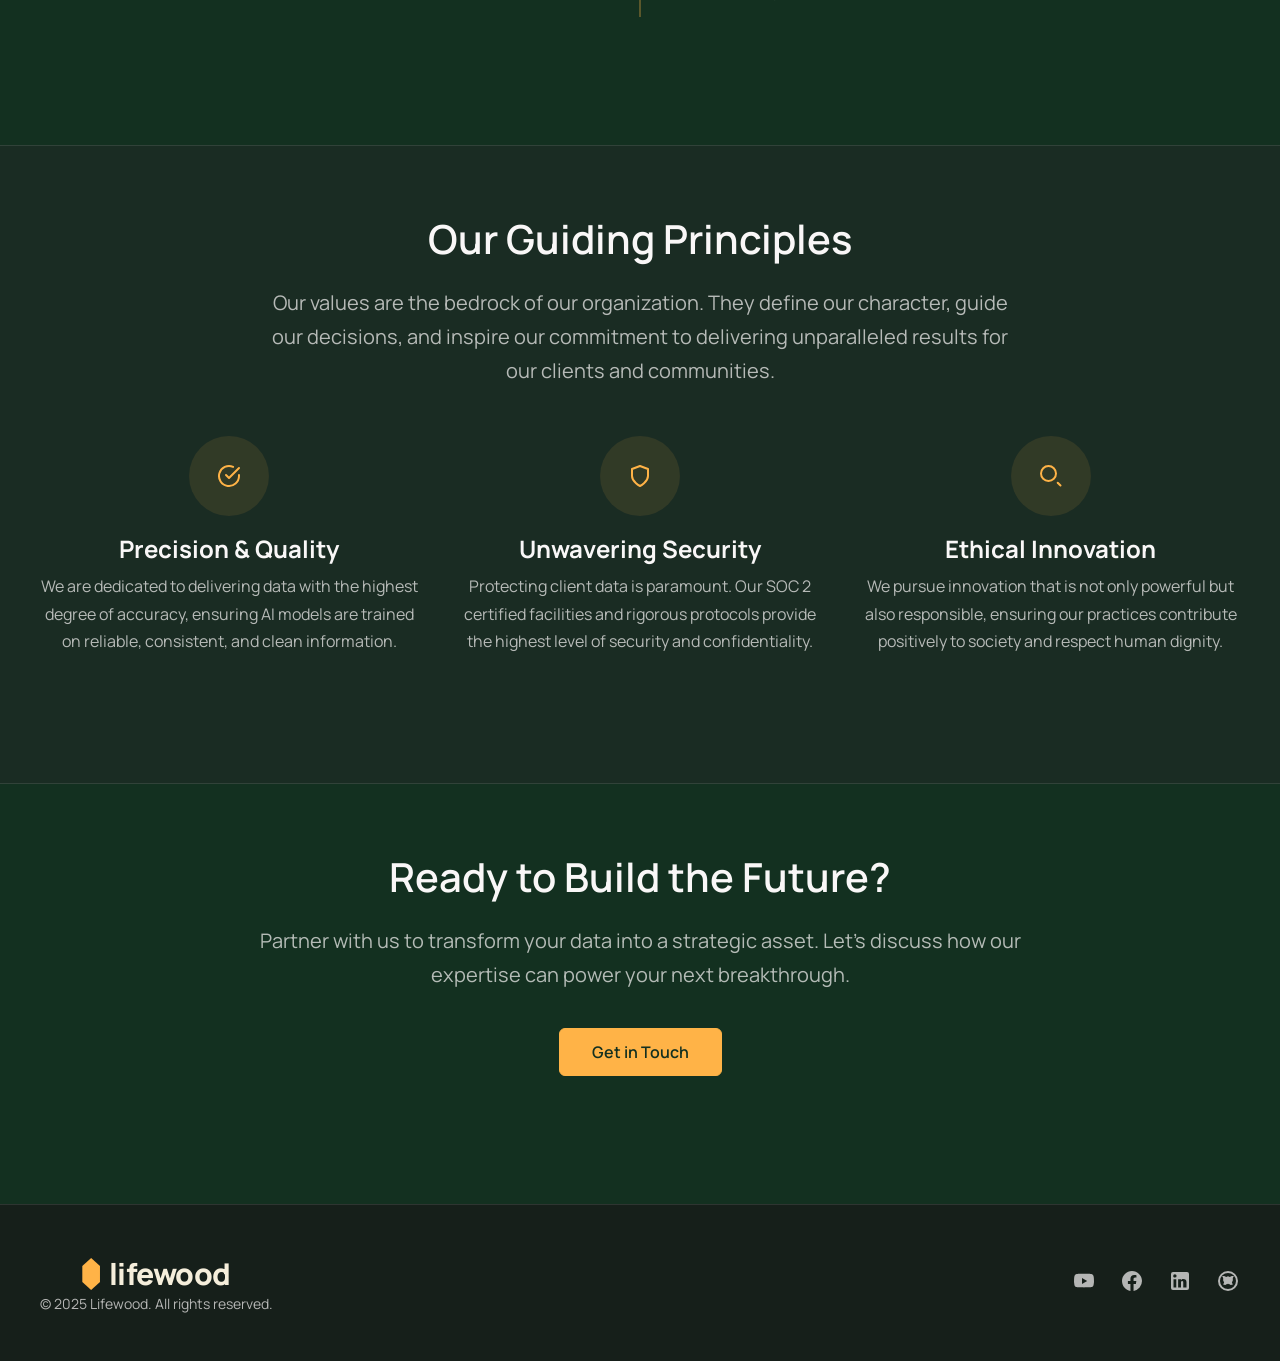
==== commit 38281c71: "Update about.html" ====
--- a/about.html
+++ b/about.html
@@ -3,56 +3,90 @@
 <head>
   <meta charset="UTF-8">
   <meta name="viewport" content="width=device-width, initial-scale=1.0">
-  <title>About Lifewood - Global Data Solutions</title>
-  <link rel="preconnect" href="https://fonts.googleapis.com">
-  <link rel="preconnect" href="https://fonts.gstatic.com" crossorigin>
-  <link href="https://fonts.googleapis.com/css2?family=Manrope:wght@400;500;600;700;800&display=swap" rel="stylesheet">
+  <title>About Lifewood - Smart Data. Smarter World.</title>
   <style>
-    /* 
-      This is the complete and corrected style block.
-      It includes the fix for the timeline AND the styles for the button.
-    */
-    
     /* ------------------- */
     /* ROOT & GLOBAL STYLES */
     /* ------------------- */
     :root {
+      --brand-paper-bg: #f5eedb;
       --brand-dark-serpent: #133020;
+      --brand-castleton-green: #046241;
       --brand-accent-saffron: #FFB347;
       --brand-white: #ffffff;
       --brand-sea-salt: #F9F7F7;
+      /* Adjusted for dark theme */
       --brand-light-text-muted: rgba(249, 247, 247, 0.7);
-    }
+      --red-600: #dc2626;
+    }
+
     html { scroll-behavior: smooth; }
+
     body {
       margin: 0;
       font-family: 'Manrope', sans-serif;
+      /* --- MODIFIED FOR DARK THEME --- */
       background-color: var(--brand-dark-serpent);
       color: var(--brand-sea-salt);
       -webkit-font-smoothing: antialiased;
       overflow-x: hidden;
     }
+
+    /* --- NEW STYLE FOR CANVAS BACKGROUND --- */
     #particle-canvas {
-      position: fixed; top: 0; left: 0; width: 100%; height: 100vh; z-index: -1;
+      position: fixed;
+      top: 0;
+      left: 0;
+      width: 100%;
+      height: 100vh;
+      z-index: -1; /* Places canvas behind all content */
     }
 
     /* ------------------- */
     /* HEADER & NAVIGATION */
     /* ------------------- */
     .header {
-      background-color: rgba(25, 25, 25, 0.7); backdrop-filter: blur(10px); position: sticky; top: 0; z-index: 50; border-bottom: 1px solid rgba(249, 247, 247, 0.1);
-    }
+      /* --- MODIFIED HEADER COLOR --- */
+      background-color: rgba(25, 25, 25, 0.7); /* Changed from dark green to dark charcoal */
+      backdrop-filter: blur(10px);
+      position: sticky;
+      top: 0;
+      z-index: 50;
+      border-bottom: 1px solid rgba(249, 247, 247, 0.1);
+    }
+
     .navbar { display: flex; justify-content: space-between; align-items: center; height: 80px; }
-    .logo { display: flex; align-items: center; gap: 0.5rem; text-decoration: none; color: var(--brand-accent-saffron); }
-    .logo-icon { height: 2rem; width: auto; }
-    .logo-text { font-family: 'Manrope', sans-serif; font-size: 1.875rem; font-weight: 800; letter-spacing: -0.5px; color: #f5eedb; }
+
+    .logo {
+      display: flex;
+      align-items: center;
+      gap: 0.5rem;
+      text-decoration: none;
+      color: var(--brand-accent-saffron);
+    }
+
+    .logo-icon {
+      height: 2rem;
+      width: auto;
+    }
+
+    .logo-text {
+      font-family: 'Manrope', sans-serif;
+      font-size: 1.875rem;
+      font-weight: 800;
+      letter-spacing: -0.5px;
+      color: #f5eedb; /* Changed for better contrast */
+    }
+
     .nav-menu { display: none; list-style: none; margin: 0; padding: 0; align-items: center; gap: 2rem; }
+    /* --- MODIFIED FOR DARK THEME --- */
     .nav-link { position: relative; text-decoration: none; color: var(--brand-sea-salt); font-weight: 500; transition: color 0.3s ease; padding-bottom: 4px; }
     .nav-link:hover { color: var(--brand-accent-saffron); }
     .nav-link.active { color: var(--brand-accent-saffron); border-bottom: 2px solid var(--brand-accent-saffron); }
     .nav-cta { display: none; }
     .mobile-menu-toggle { display: block; background: none; border: none; cursor: pointer; color: var(--brand-sea-salt); }
     .icon-menu, .icon-close { width: 2rem; height: 2rem; }
+    /* --- MODIFIED FOR DARK THEME --- */
     .mobile-nav { display: none; position: fixed; inset: 0; background-color: rgba(19, 48, 32, 0.95); backdrop-filter: blur(8px); z-index: 100; }
     .mobile-nav.is-open { display: block; }
     .mobile-nav-header { display: flex; justify-content: flex-end; padding: 1.5rem; }
@@ -60,7 +94,7 @@
     .mobile-nav-link { font-family: 'Manrope', sans-serif; font-size: 1.75rem; font-weight: 600; color: var(--brand-sea-salt); text-decoration: none; }
 
     /* ------------------- */
-    /* BUTTONS (RESTORED) */
+    /* BUTTONS */
     /* ------------------- */
     .btn { display: inline-block; padding: 0.75rem 2rem; border-radius: 0.375rem; text-decoration: none; font-family: 'Manrope', sans-serif; font-weight: 600; font-size: 1rem; transition: all 0.3s ease; border: 1px solid; }
     .btn-primary { background-color: var(--brand-accent-saffron); border-color: var(--brand-accent-saffron); color: var(--brand-dark-serpent); }
@@ -73,35 +107,169 @@
     /* ------------------- */
     .container { max-width: 1200px; margin-inline: auto; padding-inline: 1.5rem; }
     main { padding-top: 80px; }
-    section { padding-block: clamp(3rem, 8vw, 6rem); text-align: center; position: relative; }
-    .content-section { padding-top: 0; }
-    .section-bg { background-color: #1a2c23; border-top: 1px solid rgba(249, 247, 247, 0.1); border-bottom: 1px solid rgba(249, 247, 247, 0.1); }
-    .page-header-section { padding-bottom: 2rem; padding-top: clamp(2rem, 5vw, 4rem); }
-    .page-title, .section-title { font-family: 'Manrope', sans-serif; font-weight: 800; color: var(--brand-sea-salt); }
+    section { padding-block: clamp(4rem, 10vw, 8rem); text-align: center; position: relative; }
+
+    /* --- MODIFIED SECTION BACKGROUND --- */
+    .section-bg {
+      background-color: #1a2c23; /* A dark, desaturated green-gray for better harmony */
+      border-top: 1px solid rgba(249, 247, 247, 0.1);
+      border-bottom: 1px solid rgba(249, 247, 247, 0.1);
+    }
+
+    .page-header-section { padding-bottom: 2rem; }
+    /* --- MODIFIED FOR DARK THEME --- */
+    .page-title, .section-title, .content-block h2, .service-list-item h2, .contact-info h2 { font-family: 'Manrope', sans-serif; font-weight: 600; color: var(--brand-sea-salt); }
     .page-title { font-size: clamp(2.5rem, 6vw, 3.5rem); margin: 0; }
     .section-title { font-size: clamp(2rem, 5vw, 2.5rem); margin-bottom: 1rem; }
-    .page-subtitle, .section-subtitle { font-size: 1.25rem; color: var(--brand-light-text-muted); max-width: 48rem; margin-inline: auto; line-height: 1.7; font-weight: 400; }
+    .page-subtitle, .section-subtitle { font-size: 1.25rem; color: var(--brand-light-text-muted); max-width: 48rem; margin-inline: auto; line-height: 1.7; }
+
+    /* --- MODIFIED HERO SECTION ALIGNMENT --- */
+    .hero-section {
+      min-height: calc(100vh - 80px);
+      display: flex;
+      align-items: flex-start; /* Changed from center to flex-start */
+      justify-content: center;
+      padding-top: clamp(4rem, 15vh, 10rem); /* Added significant, responsive top padding */
+      padding-bottom: 2rem;
+    }
+
+    .hero-container { display: flex; flex-direction: column; align-items: center; gap: 2rem; }
+    .hero-content { text-align: center; }
+    /* --- MODIFIED FOR DARK THEME --- */
+    .hero-title { font-family: 'Manrope', sans-serif; font-size: clamp(2.5rem, 8vw, 4.5rem); font-weight: 600; letter-spacing: -1px; margin: 0 0 1.5rem 0; color: var(--brand-sea-salt); }
+    .hero-subtitle { margin-bottom: 2.5rem; }
+    .hero-image-placeholder img { max-width: 100%; height: auto; border-radius: 1rem; }
+
+    /* ------------------- */
+    /* STATS GRID & BENTO GRID */
+    /* ------------------- */
+    .stats-grid { display: grid; grid-template-columns: repeat(auto-fit, minmax(200px, 1fr)); gap: 2rem; margin-top: 3rem; }
+    .stat-card { text-align: center; }
+    .stat-number { font-size: clamp(2.5rem, 6vw, 3.5rem); font-weight: 700; color: var(--brand-accent-saffron); margin: 0; }
+    .stat-label { font-size: 1rem; color: var(--brand-light-text-muted); margin-top: 0.5rem; }
+    .grid-section-wrapper { padding-top: 0; }
+    .bento-grid { display: grid; gap: 1rem; }
+    /* --- MODIFIED FOR DARK THEME --- */
+    .grid-card { background: rgba(255, 255, 255, 0.05); padding: 1.5rem; border-radius: 1rem; border: 1px solid rgba(249, 247, 247, 0.1); backdrop-filter: blur(10px); transition: all 0.3s ease; text-align: left; }
+    .grid-card:hover { border-color: rgba(249, 247, 247, 0.3); transform: translateY(-5px); box-shadow: 0 10px 20px rgba(0, 0, 0, 0.1); }
+    .card-title { font-size: clamp(1.5rem, 4vw, 2rem); margin: 0 0 1rem 0; }
+    .card-subtitle { font-size: 1.25rem; margin: 0; }
+    .card-text { max-width: none; font-size: 1rem; color: var(--brand-light-text-muted); line-height: 1.7; }
+    .card-service { display: flex; flex-direction: column; align-items: center; justify-content: center; text-align: center; gap: 0.75rem; }
+    .service-icon { color: var(--brand-accent-saffron); background-color: rgba(255, 179, 71, 0.1); width: 50px; height: 50px; border-radius: 50%; display: flex; align-items: center; justify-content: center; font-size: 1.5rem; }
+
+    /* ------------------- */
+    /* CONTENT PAGES */
+    /* ------------------- */
+    .content-section { padding-top: 2rem; }
+    .content-container, .services-list, .contact-layout { max-width: 800px; text-align: left; }
+    .content-image { width: 100%; height: auto; border-radius: 1rem; margin-bottom: 2rem; }
+    .content-block { margin-bottom: 2rem; }
+    /* --- MODIFIED FOR DARK THEME --- */
+    .content-block h2 { font-size: 1.75rem; color: var(--brand-accent-saffron); margin: 0 0 1rem 0; }
+    .content-block p, .content-block li { color: var(--brand-light-text-muted); line-height: 1.7; }
+    .content-block ul { list-style: none; padding-left: 0; }
+    .content-block li { padding-left: 1.5rem; position: relative; margin-bottom: 0.5rem; }
+    .content-block li::before { content: '■'; position: absolute; left: 0; color: var(--brand-accent-saffron); font-size: 0.8rem; }
+    .service-list-item { border-bottom: 1px solid rgba(249, 247, 247, 0.1); padding-bottom: 2rem; margin-bottom: 2rem; display: flex; flex-direction: column; gap: 1.5rem; }
+    .service-list-item:last-child { border-bottom: none; margin-bottom: 0; }
+    .service-list-item h2 { font-size: 1.75rem; color: var(--brand-accent-saffron); margin: 0 0 0.5rem 0; }
+    .service-list-item p { color: var(--brand-light-text-muted); line-height: 1.7; margin: 0; }
+    .img-placeholder img { width: 100%; border-radius: 0.5rem; }
+    .contact-layout { display: grid; gap: 3rem; max-width: 1000px; }
+    .contact-info h2 { font-size: 1.75rem; color: var(--brand-accent-saffron); margin: 0 0 1rem 0; }
+    .contact-info p { line-height: 1.7; color: var(--brand-light-text-muted); }
+    .contact-info a { color: var(--brand-accent-saffron); text-decoration: none; transition: color 0.3s; }
+    .contact-info a:hover { color: #E79651; }
+    .info-block { margin-top: 1.5rem; }
+    .info-block h3 { font-size: 1.25rem; color: var(--brand-sea-salt); margin: 0 0 0.25rem 0; }
+    .info-block p { margin: 0; }
+
+    /* --- NEW: FEATURE SECTION STYLES --- */
+    .feature-section {
+      display: flex;
+      flex-direction: column;
+      align-items: center;
+      gap: 2rem;
+      text-align: center;
+    }
+
+    .feature-image {
+      flex: 1;
+      max-width: 450px;
+    }
+
+    .feature-image img {
+      width: 100%;
+      height: auto;
+      border-radius: 1rem;
+    }
+
+    .feature-content {
+      flex: 1;
+      text-align: left;
+    }
+
+    /* --- NEW: SERVICES GRID STYLES (MODIFIED FOR IMAGES) --- */
+    .services-grid {
+      display: grid;
+      grid-template-columns: repeat(auto-fit, minmax(280px, 1fr));
+      gap: 2rem;
+      margin-top: 3rem;
+    }
+
+    .service-card {
+      background-color: rgba(255, 255, 255, 0.05);
+      border-radius: 1rem;
+      border: 1px solid rgba(249, 247, 247, 0.1);
+      transition: all 0.3s ease;
+      overflow: hidden;
+      text-align: center;
+      padding: 1rem;
+    }
+
+    .service-card:hover {
+      transform: translateY(-5px);
+      border-color: var(--brand-accent-saffron);
+    }
     
-    /* ------------------- */
-    /* CONTENT PAGES */
-    /* ------------------- */
-    .content-container { max-width: 800px; text-align: left; }
-    .content-block { margin-bottom: 2rem; }
-    .content-block h2 { font-size: 1.75rem; color: var(--brand-accent-saffron); margin: 0 0 1rem 0; font-weight: 700; }
-    .content-block p { color: var(--brand-light-text-muted); line-height: 1.7; }
-
-    /* --- FEATURE SECTION STYLES --- */
-    .feature-section { display: flex; flex-direction: column; align-items: center; gap: 2rem; text-align: center; }
-    .feature-image { flex: 1; max-width: 450px; }
-    .feature-image img { width: 100%; height: auto; border-radius: 1rem; }
-    .feature-content { flex: 1; text-align: left; }
-
-    /* --- TIMELINE STYLES - DEFINITIVE FIX --- */
+    .service-card-icon {
+        margin-top: 1rem;
+        margin-bottom: 1.5rem;
+        display: inline-flex;
+        align-items: center;
+        justify-content: center;
+        height: 60px;
+        width: 60px;
+        background-color: rgba(255, 179, 71, 0.1);
+        border-radius: 50%;
+        color: var(--brand-accent-saffron);
+    }
+
+    .service-card-content {
+      padding: 0 1rem 1rem;
+    }
+
+    .service-card h3 {
+      font-size: 1.5rem;
+      margin: 0 0 0.5rem 0;
+      color: var(--brand-sea-salt);
+    }
+
+    .service-card p {
+      color: var(--brand-light-text-muted);
+      line-height: 1.7;
+      margin: 0;
+    }
+
+    /* --- NEW: TIMELINE STYLES --- */
     .timeline {
+      margin-top: 3rem;
       position: relative;
       max-width: 800px;
-      margin: 3rem auto;
-    }
+      margin-inline: auto;
+    }
+
     .timeline::after {
       content: '';
       position: absolute;
@@ -112,54 +280,116 @@
       left: 50%;
       margin-left: -1px;
     }
+
     .timeline-item {
-      padding: 1rem 40px;
+      padding: 1rem 2.5rem;
       position: relative;
       width: 50%;
-      box-sizing: border-box; /* This is crucial */
-    }
+      box-sizing: border-box;
+    }
+
+    .timeline-item:nth-child(odd) {
+      left: 0;
+      text-align: right;
+      padding-right: 4rem;
+    }
+
+    .timeline-item:nth-child(even) {
+      left: 50%;
+      text-align: left;
+      padding-left: 4rem;
+    }
+
     .timeline-item::after {
       content: '';
       position: absolute;
       width: 16px;
       height: 16px;
-      top: 50%;
-      transform: translateY(-50%);
+      right: -8px;
       background-color: var(--brand-dark-serpent);
       border: 3px solid var(--brand-accent-saffron);
+      top: 20px;
       border-radius: 50%;
       z-index: 1;
     }
-    .timeline-item:nth-child(odd) {
-      left: 0;
-      text-align: right;
-    }
-    .timeline-item:nth-child(even) {
-      left: 50%;
-      text-align: left;
-    }
-    .timeline-item:nth-child(odd)::after {
-      right: -8px; /* (16px width / 2) */
-    }
+
     .timeline-item:nth-child(even)::after {
-      left: -8px; /* (16px width / 2) */
-    }
+      left: -8px;
+    }
+
     .timeline-content h3 {
       margin: 0 0 0.5rem 0;
       color: var(--brand-accent-saffron);
-      font-size: 1.5rem;
-      font-weight: 800;
-    }
+      font-size: 1.25rem;
+    }
+
     .timeline-content p {
       margin: 0;
-      font-size: 1rem;
       color: var(--brand-light-text-muted);
     }
 
+    /* --- NEW: BENEFITS GRID STYLES --- */
+    .benefits-grid {
+      display: grid;
+      grid-template-columns: repeat(auto-fit, minmax(280px, 1fr));
+      gap: 2rem;
+      margin-top: 3rem;
+    }
+
+    .benefit-card {
+      text-align: center;
+    }
+
+    .benefit-card-icon {
+      font-size: 2.5rem;
+      color: var(--brand-accent-saffron);
+      margin-bottom: 1rem;
+      background-color: rgba(255, 179, 71, 0.1);
+      width: 80px;
+      height: 80px;
+      border-radius: 50%;
+      display: inline-flex;
+      align-items: center;
+      justify-content: center;
+    }
+
+    .benefit-card h3 {
+      font-size: 1.5rem;
+      margin: 0 0 0.5rem 0;
+      color: var(--brand-sea-salt);
+    }
+
+    .benefit-card p {
+      color: var(--brand-light-text-muted);
+      line-height: 1.7;
+      margin: 0;
+    }
+
+    /* ------------------- */
+    /* FORM STYLES */
+    /* ------------------- */
+    .contact-form { background-color: rgba(255, 255, 255, 0.05); padding: 2rem; border-radius: 1rem; border: 1px solid rgba(249, 247, 247, 0.1); }
+    .form-grid { display: grid; gap: 1.5rem; }
+    .form-group { display: flex; flex-direction: column; }
+    .form-group label { margin-bottom: 0.5rem; font-weight: 500; color: var(--brand-light-text-muted); }
+    .form-group input, .form-group textarea { width: 100%; padding: 0.75rem 1rem; background-color: rgba(0,0,0,0.2); border: 1px solid rgba(249, 247, 247, 0.2); border-radius: 0.375rem; color: var(--brand-sea-salt); box-sizing: border-box; font-family: 'Manrope', sans-serif; font-size: 1rem; }
+    .form-group input:focus, .form-group textarea:focus { outline: none; border-color: var(--brand-accent-saffron); box-shadow: 0 0 0 2px rgba(255, 179, 71, 0.2); }
+    .form-submit { margin-top: 2rem; }
+    .form-feedback { margin-bottom: 1rem; text-align: center; font-weight: 500; padding: 0.75rem; border-radius: 0.375rem; display: none; }
+    .form-feedback.error { color: var(--red-600); background-color: rgba(220, 38, 38, 0.1); display: block; }
+    .form-feedback.success { color: var(--brand-castleton-green); background-color: rgba(4, 98, 65, 0.1); display: block; }
+
     /* ------------------- */
     /* FOOTER */
     /* ------------------- */
-    .footer { background-color: rgba(25, 25, 25, 0.7); backdrop-filter: blur(10px); border-top: 1px solid rgba(249, 247, 247, 0.1); padding: 3rem 0; text-align: center; }
+    .footer {
+      background-color: rgba(25, 25, 25, 0.7); /* Match header color */
+      backdrop-filter: blur(10px); /* Match header blur effect */
+      border-top: 1px solid rgba(249, 247, 247, 0.1);
+      padding: 3rem 0;
+      text-align: center;
+    }
+
     .footer-container { display: flex; flex-direction: column; align-items: center; gap: 1.5rem; }
     .footer-logo { justify-content: center; }
     .footer-text { margin: 0; font-size: 0.875rem; color: var(--brand-light-text-muted); }
@@ -167,50 +397,44 @@
     .social-link { color: var(--brand-light-text-muted); transition: color 0.3s ease; }
     .social-link:hover { color: var(--brand-accent-saffron); }
     .social-link svg { width: 1.5rem; height: 1.5rem; }
-    
-    /* ------------------- */
-    /* RESPONSIVENESS */
-    /* ------------------- */
+
+    /* ------------------- */
+    /* ANIMATIONS & RESPONSIVENESS */
+    /* ------------------- */
+    .fade-in-section { opacity: 0; transform: translateY(30px); transition: opacity 0.8s ease-out, transform 0.8s ease-out; }
+    .fade-in-section.visible { opacity: 1; transform: translateY(0); }
+
     @media (min-width: 768px) {
       .nav-cta { display: inline-block; }
+      .mobile-menu-toggle { display: none; }
       .nav-menu { display: flex; }
-      .mobile-menu-toggle { display: none; }
+      .hero-container { flex-direction: row; justify-content: space-between; align-items: center; }
+      .hero-content { text-align: left; font-size: 20px; flex: 1; }
+      .service-list-item { flex-direction: row; align-items: center; justify-content: space-between; }
+      .service-content { flex: 2; }
+      .img-placeholder { flex: 1; text-align: right; }
+      .contact-layout { grid-template-columns: 1fr 1.5fr; align-items: start; }
+      .form-grid { grid-template-columns: 1fr 1fr; }
       .footer-container { flex-direction: row; justify-content: space-between; }
-      .feature-section { flex-direction: row; text-align: left; gap: 4rem; }
-    }
-    
-    @media (max-width: 767px) {
-      .timeline::after {
-        left: 20px;
+      .feature-section {
+        flex-direction: row; /* Side-by-side on larger screens */
+        text-align: left;
+        gap: 4rem;
       }
-      .timeline-item,
-      .timeline-item:nth-child(even) {
-        width: 100%;
-        left: 0;
-        padding-left: 50px;
-        padding-right: 15px;
-      }
-      .timeline-item:nth-child(odd),
-      .timeline-item:nth-child(even) {
-        text-align: left;
-      }
-      .timeline-item::after,
-      .timeline-item:nth-child(odd)::after,
-      .timeline-item:nth-child(even)::after {
-        left: 20px;
-        transform: translate(-50%, -50%);
-      }
-    }
+    }
+
   </style>
+  <link rel="preconnect" href="https://fonts.googleapis.com">
+  <link rel="preconnect" href="https://fonts.gstatic.com" crossorigin>
+  <link href="https://fonts.googleapis.com/css2?family=Manrope:wght@400;500;600;700&display=swap" rel="stylesheet">
 </head>
 <body>
-  <!-- Canvas for the AI background animation -->
   <canvas id="particle-canvas"></canvas>
 
   <header class="header">
     <nav class="navbar container">
       <a href="index.html" class="logo">
-        <svg class="logo-icon" width="24" height="42" viewBox="0 0 24 42" fill="none" xmlns="http://www.w3.org/2000/svg"><path d="M12 0L23.5962 10.5V31.5L12 42L0.403847 31.5V10.5L12 0Z" fill="currentColor"/></svg>
+        <svg class="logo-icon" width="24" height="32" viewBox="0 0 24 42" fill="none" xmlns="http://www.w3.org/2000/svg"><path d="M12 0L23.5962 10.5V31.5L12 42L0.403847 31.5V10.5L12 0Z" fill="currentColor"/></svg>
         <span class="logo-text">lifewood</span>
       </a>
       <ul id="desktop-nav" class="nav-menu">
@@ -235,102 +459,105 @@
   </div>
 
   <main>
-    <section class="page-header-section">
+    <section class="page-header-section section-bg">
+        <div class="container text-center">
+            <h1 class="page-title">Pioneering Data Solutions for a Smarter Future</h1>
+            <p class="page-subtitle">We are a global force in the data services industry, committed to providing the high-quality, structured information that powers the world's most innovative AI systems. Our work enables companies to unlock new insights, drive progress, and shape the future of technology and human potential.</p>
+        </div>
+    </section>
+
+    <section class="content-section fade-in-section">
       <div class="container text-center">
-        <h1 class="page-title">Who We Are</h1>
-        <p class="page-subtitle">A global partner dedicated to delivering data excellence for AI development and historical preservation.</p>
+          <h2 class="section-title">Our Journey of Innovation</h2>
+          <p class="section-subtitle">For nearly two decades, we have been at the forefront of data transformation. Our story is one of growth, adaptation, and an unwavering commitment to excellence.</p>
+          <div class="timeline">
+              <div class="timeline-item">
+                  <div class="timeline-content">
+                      <h3>2006: The Beginning</h3>
+                      <p>Lifewood is founded with a primary focus on digitizing and structuring complex genealogical records, laying the groundwork for our deep expertise in handling sensitive and intricate data.</p>
+                  </div>
+              </div>
+              <div class="timeline-item">
+                  <div class="timeline-content">
+                      <h3>2012: Expanding Horizons</h3>
+                      <p>We expanded our services beyond genealogy, applying our meticulous data processing techniques to a broader range of industries and establishing our first international operations.</p>
+                  </div>
+              </div>
+              <div class="timeline-item">
+                  <div class="timeline-content">
+                      <h3>2018: Embracing AI</h3>
+                      <p>Recognizing the rise of artificial intelligence, we pivoted to become a premier provider of AI training data, developing new methods for data annotation, collection, and validation.</p>
+                  </div>
+              </div>
+              <div class="timeline-item">
+                  <div class="timeline-content">
+                      <h3>Today: A Global Leader</h3>
+                      <p>With a presence on four continents, we empower global enterprises with secure, scalable, and highly accurate data solutions that drive the next wave of technological innovation.</p>
+                  </div>
+              </div>
+          </div>
       </div>
     </section>
 
-    <section class="content-section fade-in-section">
-      <div class="container content-container">
-        <div class="content-block">
-          <h2>Our Story</h2>
-          <p>Lifewood was established to address a critical need in the AI industry: access to reliable, high-quality data. We recognized that even the most advanced algorithms are only as effective as the data they are trained on. Our journey began with a commitment to building a global network of experts and a robust technological platform to collect, label, and organize data with unmatched precision and scale.</p>
-        </div>
-        <div class="content-block">
-          <h2>Our Approach</h2>
-          <p>We combine human expertise with advanced technology to deliver superior data solutions. Our proactive approach means we work as an extension of your team, adapting to your project's unique requirements and evolving with your needs. We believe in purposeful speed, ensuring timely delivery without ever compromising on the quality that defines our work.</p>
-        </div>
-      </div>
-    </section>
-
-    <!-- HISTORY/TIMELINE SECTION -->
     <section class="content-section fade-in-section section-bg">
         <div class="container text-center">
-            <h2 class="section-title">Our History of Excellence</h2>
-            <p class="section-subtitle">Over two decades of innovation and trust.</p>
-            <div class="timeline">
-                <div class="timeline-item">
-                    <div class="timeline-content">
-                        <h3>2004</h3>
-                        <p>Lifewood is founded with a mission to digitize historical and genealogical records.</p>
-                    </div>
+            <h2 class="section-title">Our Guiding Principles</h2>
+            <p class="section-subtitle">Our values are the bedrock of our organization. They define our character, guide our decisions, and inspire our commitment to delivering unparalleled results for our clients and communities.</p>
+            <div class="benefits-grid">
+                <div class="benefit-card">
+                    <div class="benefit-card-icon"><svg xmlns="http://www.w3.org/2000/svg" width="24" height="24" viewBox="0 0 24 24" fill="none" stroke="currentColor" stroke-width="2" stroke-linecap="round" stroke-linejoin="round"><path d="M22 11.08V12a10 10 0 1 1-5.93-9.14"></path><polyline points="22 4 12 14.01 9 11.01"></polyline></svg></div>
+                    <h3>Precision & Quality</h3>
+                    <p>We are dedicated to delivering data with the highest degree of accuracy, ensuring AI models are trained on reliable, consistent, and clean information.</p>
                 </div>
-                <div class="timeline-item">
-                    <div class="timeline-content">
-                        <h3>2009</h3>
-                        <p>Expanded operations globally, opening our first secure facility in the Philippines.</p>
-                    </div>
+                <div class="benefit-card">
+                    <div class="benefit-card-icon"><svg xmlns="http://www.w3.org/2000/svg" width="24" height="24" viewBox="0 0 24 24" fill="none" stroke="currentColor" stroke-width="2" stroke-linecap="round" stroke-linejoin="round"><path d="M12 22s8-4 8-10V5l-8-3-8 3v7c0 6 8 10 8 10z"></path></svg></div>
+                    <h3>Unwavering Security</h3>
+                    <p>Protecting client data is paramount. Our SOC 2 certified facilities and rigorous protocols provide the highest level of security and confidentiality.</p>
                 </div>
-                <div class="timeline-item">
-                    <div class="timeline-content">
-                        <h3>2018</h3>
-                        <p>Achieved SOC 2 Type 2 certification, affirming our commitment to enterprise-level security.</p>
-                    </div>
-                </div>
-                <div class="timeline-item">
-                    <div class="timeline-content">
-                        <h3>Today</h3>
-                        <p>A trusted data partner for leading AI innovators and the world's largest genealogy platforms.</p>
-                    </div>
+                <div class="benefit-card">
+                    <div class="benefit-card-icon"><svg xmlns="http://www.w3.org/2000/svg" width="24" height="24" viewBox="0 0 24 24" fill="none" stroke="currentColor" stroke-width="2" stroke-linecap="round" stroke-linejoin="round"><path d="M21.5 21.5l-2.8-2.8"></path><circle cx="9.5" cy="9.5" r="7.5"></circle></svg></div>
+                    <h3>Ethical Innovation</h3>
+                    <p>We pursue innovation that is not only powerful but also responsible, ensuring our practices contribute positively to society and respect human dignity.</p>
                 </div>
             </div>
         </div>
     </section>
-    
-    <!-- NEW GLOBAL OPERATIONS SECTION -->
+
     <section class="content-section fade-in-section">
-        <div class="container feature-section">
-            <div class="feature-content">
-                <h2 class="section-title" style="text-align: left;">Global Operations, Uncompromising Security</h2>
-                <p class="section-subtitle" style="text-align: left; max-width: none;">Our operational footprint spans the globe, with state-of-the-art, secure facilities designed for the most demanding data projects. This allows us to offer 24/7 workflows and access to a diverse, multilingual workforce while maintaining the highest levels of data privacy and security.</p>
-                <p style="color: var(--brand-light-text-muted); line-height: 1.7;">Every Lifewood facility is SOC 2 certified and adheres to strict, internationally recognized security protocols. Whether we are handling sensitive corporate documents or irreplaceable historical archives, our commitment to protecting your data is absolute.</p>
-                <a href="contact.html" class="btn btn-secondary" style="margin-top: 1rem;">Contact Our Team</a>
-            </div>
-            <div class="feature-image">
-                <img src="img/map.png" alt="Map showing global network connections">
-            </div>
-        </div>
+      <div class="container text-center">
+          <h2 class="section-title">Ready to Build the Future?</h2>
+          <p class="section-subtitle">Partner with us to transform your data into a strategic asset. Let's discuss how our expertise can power your next breakthrough.</p>
+          <a href="contact.html" class="btn btn-primary" style="margin-top: 1rem;">Get in Touch</a>
+      </div>
     </section>
+
   </main>
 
   <footer class="footer">
     <div class="container footer-container">
-      <div class="footer-info">
-        <a href="index.html" class="logo footer-logo">
-            <svg class="logo-icon" width="24" height="42" viewBox="0 0 24 42" fill="none" xmlns="http://www.w3.org/2000/svg"><path d="M12 0L23.5962 10.5V31.5L12 42L0.403847 31.5V10.5L12 0Z" fill="currentColor"/></svg>
-            <span class="logo-text">lifewood</span>
-        </a>
-        <p class="footer-text">© 2025 Lifewood. All rights reserved.</p>
-      </div>
-      <div class="footer-social">
+        <div class="footer-info">
+            <a href="index.html" class="logo footer-logo">
+                <svg class="logo-icon" width="24" height="42" viewBox="0 0 24 42" fill="none" xmlns="http://www.w3.org/2000/svg"><path d="M12 0L23.5962 10.5V31.5L12 42L0.403847 31.5V10.5L12 0Z" fill="currentColor"/></svg>
+                <span class="logo-text">lifewood</span>
+            </a>
+            <p class="footer-text">© 2025 Lifewood. All rights reserved.</p>
+        </div>
+        <div class="footer-social">
             <a href="https://www.youtube.com/@LifewoodDataTechnology" target="_blank" class="social-link" aria-label="YouTube">
                 <svg fill="currentColor" viewBox="0 0 24 24"><path d="M10,15L15.19,12L10,9V15M21.56,7.17C21.69,7.64 21.78,8.27 21.84,9.07C21.91,9.87 21.94,10.56 21.94,11.16L22,12C22,12.84 21.94,13.5 21.88,14.08C21.79,14.85 21.69,15.5 21.56,15.97C21.31,16.9 20.73,17.69 19.96,17.96C19.43,18.11 18.22,18.26 16.38,18.34C14.54,18.42 12.97,18.44 12,18.44C11.03,18.44 9.46,18.42 7.62,18.34C5.78,18.26 4.57,18.11 4.04,17.96C3.27,17.69 2.69,16.9 2.44,15.97C2.31,15.5 2.21,14.85 2.16,14.08C2.06,13.5 2,12.84 2,12L2.06,11.16C2.06,10.56 2.09,9.87 2.16,9.07C2.22,8.27 2.31,7.64 2.44,7.17C2.69,6.24 3.27,5.45 4.04,5.18C4.57,5.03 5.78,4.88 7.62,4.8C9.46,4.72 11.03,4.7 12,4.7C12.97,4.7 14.54,4.72 16.38,4.8C18.22,4.88 19.43,5.03 19.96,5.18C20.73,5.45 21.31,6.24 21.56,7.17Z"/></svg>
             </a>
             <a href="https://www.facebook.com/LifewoodPH" target="_blank" class="social-link" aria-label="Facebook">
                 <svg fill="currentColor" viewBox="0 0 24 24"><path d="M12 2.04C6.5 2.04 2 6.53 2 12.06C2 17.06 5.66 21.21 10.44 21.96V14.96H7.9V12.06H10.44V9.85C10.44 7.34 11.93 5.96 14.22 5.96C15.31 5.96 16.45 6.15 16.45 6.15V8.62H15.19C13.95 8.62 13.56 9.39 13.56 10.18V12.06H16.34L15.89 14.96H13.56V21.96A10.01 10.01 0 0 0 22 12.06C22 6.53 17.5 2.04 12 2.04Z"/></svg>
             </a>
-            <a href="https://ph.linkedin.com/company/lifewood-data-technology-ltd" target="_blank" class="social-link" aria-label="LinkedIn">
+            <a href="https://ph.linkedin.com/company/lifewood-data-technology-ltd." target="_blank" class="social-link" aria-label="LinkedIn">
                 <svg fill="currentColor" viewBox="0 0 24 24"><path d="M19,3A2,2 0 0,1 21,5V19A2,2 0 0,1 19,21H5A2,2 0 0,1 3,19V5A2,2 0 0,1 5,3H19M18.5,18.5V13.2A3.26,3.26 0 0,0 15.24,9.94C14.39,9.94 13.4,10.43 13,11.25V10.13H10.13V18.5H13V13.57C13,12.8 13.09,12.03 14.17,12.03C15.24,12.03 15.24,12.97 15.24,13.64V18.5H18.5M6.88,8.56A1.68,1.68 0 0,0 8.56,6.88C8.56,6 7.78,5.2 6.88,5.2A1.68,1.68 0 0,0 5.2,6.88C5.2,7.78 6,8.56 6.88,8.56M8.27,18.5V10.13H5.5V18.5H8.27Z"/></svg>
             </a>
             <a href="https://www.lifewood.com/" target="_blank" class="social-link" aria-label="Website">
                 <svg fill="currentColor" viewBox="0 0 24 24"><path d="M12,2A10,10 0 0,0 2,12A10,10 0 0,0 12,22A10,10 0 0,0 22,12A10,10 0 0,0 12,2M12,20A8,8 0 0,1 4,12A8,8 0 0,1 12,4A8,8 0 0,1 20,12A8,8 0 0,1 12,20M16.9,15.6C16.5,14.9 16.2,14.2 15.9,13.5C16.3,12.8 16.6,12 16.9,11.3C16.8,10.6 16.8,9.9 16.8,9.2C17.1,8.5 17.5,7.8 17.9,7.1C17.2,7 16.5,6.9 15.8,6.9C15.1,7.2 14.4,7.6 13.8,8.1L12,7.2L10.2,8.1C9.6,7.6 8.9,7.2 8.2,6.9C7.5,6.9 6.8,7 6.1,7.1C6.5,7.8 6.9,8.5 7.2,9.2C7.2,9.9 7.2,10.6 7.1,11.3C7.4,12 7.7,12.8 8.1,13.5C7.8,14.2 7.5,14.9 7.1,15.6C7.8,15.8 8.5,15.9 9.2,15.9C9.9,15.6 10.6,15.2 11.2,14.7L12,15.2L12.8,14.7C13.4,15.2 14.1,15.6 14.8,15.9C15.5,15.9 16.2,15.8 16.9,15.6Z"/></svg>
             </a>
-      </div>
+        </div>
     </div>
   </footer>
-  
   <script src="script.js"></script>
 </body>
 </html>
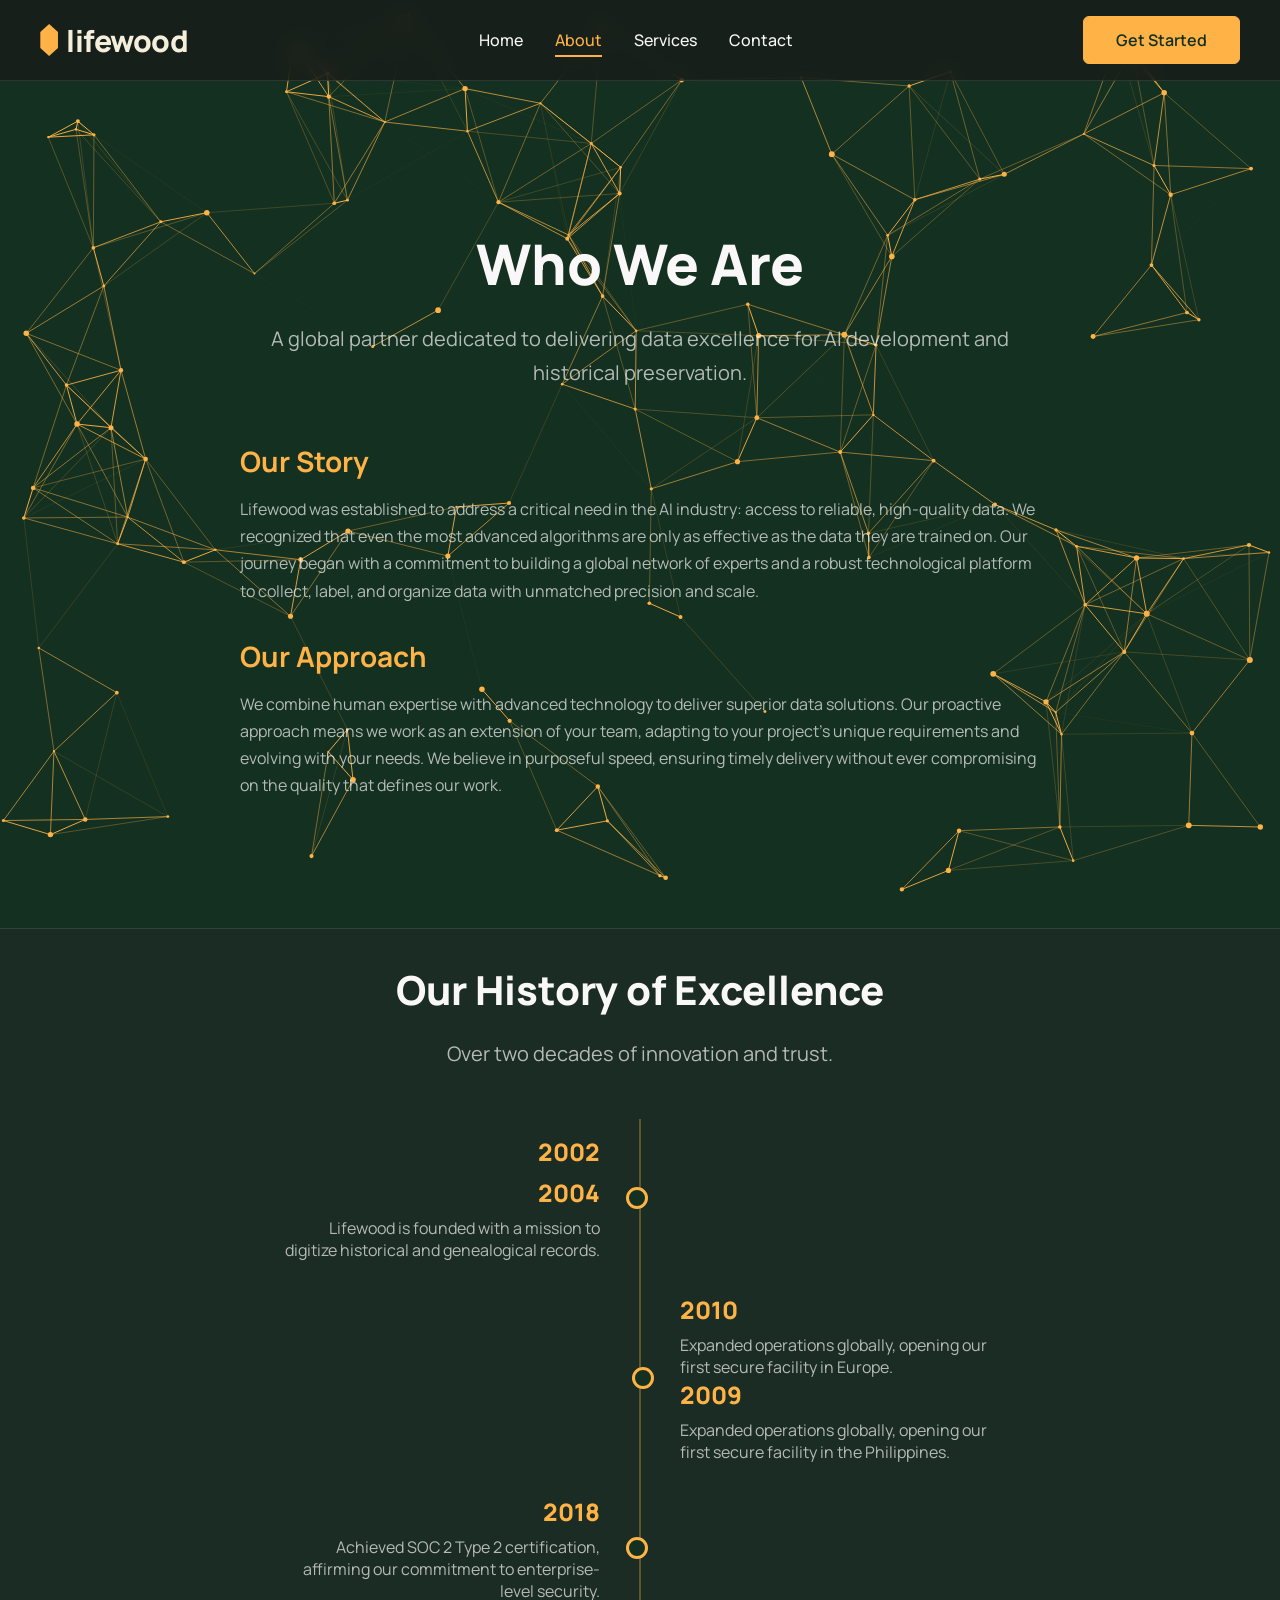
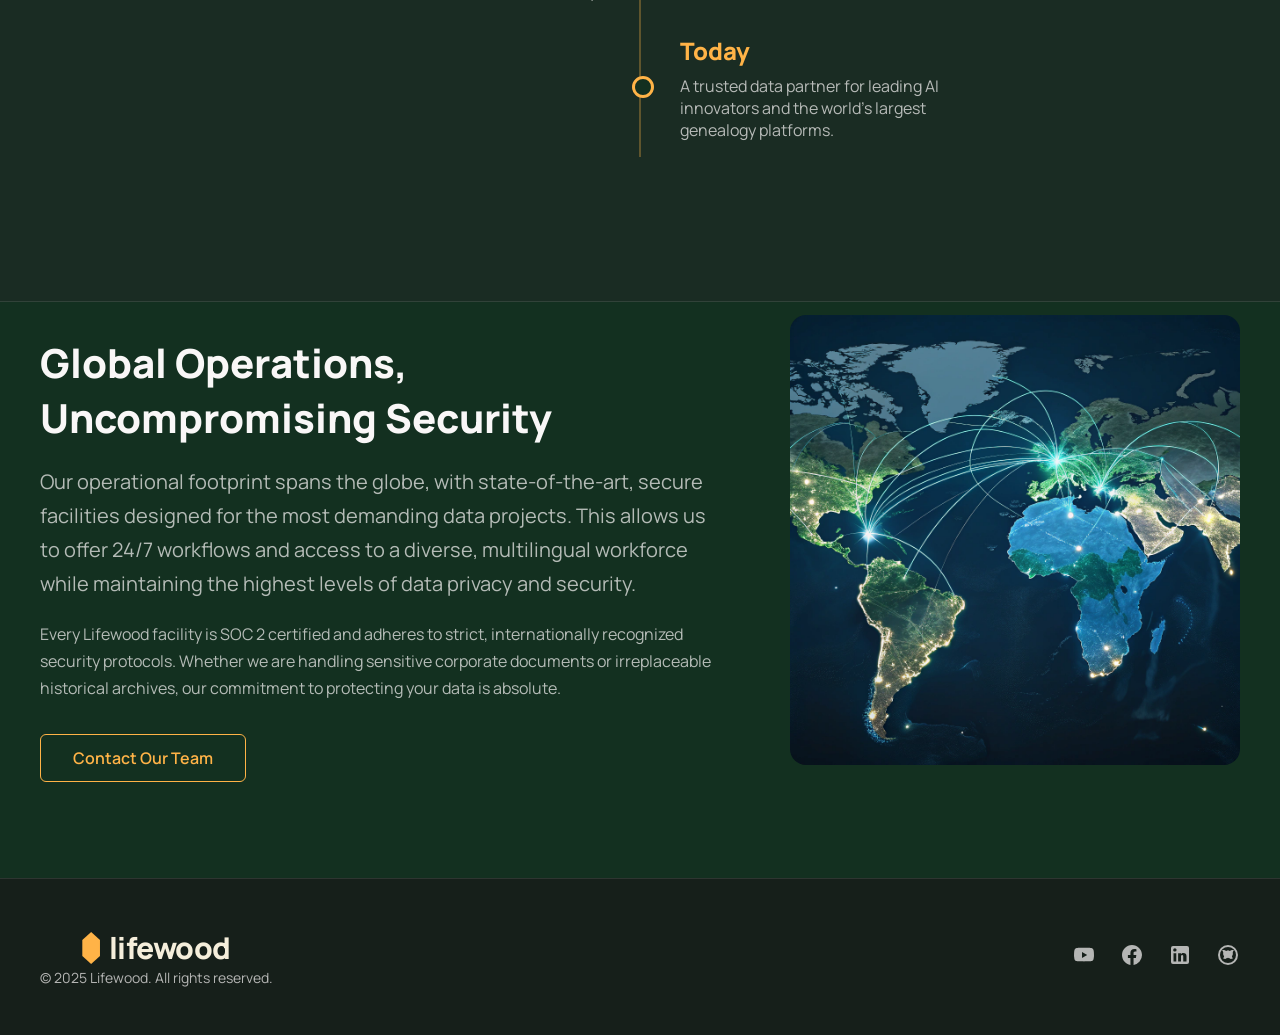
==== commit 069e8050: "Update about.html" ====
--- a/about.html
+++ b/about.html
@@ -1,563 +1,339 @@
 <!DOCTYPE html>
 <html lang="en">
 <head>
-  <meta charset="UTF-8">
-  <meta name="viewport" content="width=device-width, initial-scale=1.0">
-  <title>About Lifewood - Smart Data. Smarter World.</title>
-  <style>
-    /* ------------------- */
-    /* ROOT & GLOBAL STYLES */
-    /* ------------------- */
-    :root {
-      --brand-paper-bg: #f5eedb;
-      --brand-dark-serpent: #133020;
-      --brand-castleton-green: #046241;
-      --brand-accent-saffron: #FFB347;
-      --brand-white: #ffffff;
-      --brand-sea-salt: #F9F7F7;
-      /* Adjusted for dark theme */
-      --brand-light-text-muted: rgba(249, 247, 247, 0.7);
-      --red-600: #dc2626;
-    }
-
-    html { scroll-behavior: smooth; }
-
-    body {
-      margin: 0;
-      font-family: 'Manrope', sans-serif;
-      /* --- MODIFIED FOR DARK THEME --- */
-      background-color: var(--brand-dark-serpent);
-      color: var(--brand-sea-salt);
-      -webkit-font-smoothing: antialiased;
-      overflow-x: hidden;
-    }
-
-    /* --- NEW STYLE FOR CANVAS BACKGROUND --- */
-    #particle-canvas {
-      position: fixed;
-      top: 0;
-      left: 0;
-      width: 100%;
-      height: 100vh;
-      z-index: -1; /* Places canvas behind all content */
-    }
-
-    /* ------------------- */
-    /* HEADER & NAVIGATION */
-    /* ------------------- */
-    .header {
-      /* --- MODIFIED HEADER COLOR --- */
-      background-color: rgba(25, 25, 25, 0.7); /* Changed from dark green to dark charcoal */
-      backdrop-filter: blur(10px);
-      position: sticky;
-      top: 0;
-      z-index: 50;
-      border-bottom: 1px solid rgba(249, 247, 247, 0.1);
-    }
-
-    .navbar { display: flex; justify-content: space-between; align-items: center; height: 80px; }
-
-    .logo {
-      display: flex;
-      align-items: center;
-      gap: 0.5rem;
-      text-decoration: none;
-      color: var(--brand-accent-saffron);
-    }
-
-    .logo-icon {
-      height: 2rem;
-      width: auto;
-    }
-
-    .logo-text {
-      font-family: 'Manrope', sans-serif;
-      font-size: 1.875rem;
-      font-weight: 800;
-      letter-spacing: -0.5px;
-      color: #f5eedb; /* Changed for better contrast */
-    }
-
-    .nav-menu { display: none; list-style: none; margin: 0; padding: 0; align-items: center; gap: 2rem; }
-    /* --- MODIFIED FOR DARK THEME --- */
-    .nav-link { position: relative; text-decoration: none; color: var(--brand-sea-salt); font-weight: 500; transition: color 0.3s ease; padding-bottom: 4px; }
-    .nav-link:hover { color: var(--brand-accent-saffron); }
-    .nav-link.active { color: var(--brand-accent-saffron); border-bottom: 2px solid var(--brand-accent-saffron); }
-    .nav-cta { display: none; }
-    .mobile-menu-toggle { display: block; background: none; border: none; cursor: pointer; color: var(--brand-sea-salt); }
-    .icon-menu, .icon-close { width: 2rem; height: 2rem; }
-    /* --- MODIFIED FOR DARK THEME --- */
-    .mobile-nav { display: none; position: fixed; inset: 0; background-color: rgba(19, 48, 32, 0.95); backdrop-filter: blur(8px); z-index: 100; }
-    .mobile-nav.is-open { display: block; }
-    .mobile-nav-header { display: flex; justify-content: flex-end; padding: 1.5rem; }
-    .mobile-nav-links { display: flex; flex-direction: column; align-items: center; justify-content: center; height: calc(100% - 80px); list-style: none; padding: 0; margin: 0; gap: 2rem; }
-    .mobile-nav-link { font-family: 'Manrope', sans-serif; font-size: 1.75rem; font-weight: 600; color: var(--brand-sea-salt); text-decoration: none; }
-
-    /* ------------------- */
-    /* BUTTONS */
-    /* ------------------- */
-    .btn { display: inline-block; padding: 0.75rem 2rem; border-radius: 0.375rem; text-decoration: none; font-family: 'Manrope', sans-serif; font-weight: 600; font-size: 1rem; transition: all 0.3s ease; border: 1px solid; }
-    .btn-primary { background-color: var(--brand-accent-saffron); border-color: var(--brand-accent-saffron); color: var(--brand-dark-serpent); }
-    .btn-primary:hover { background-color: #E79651; border-color: #E79651; transform: translateY(-2px); }
-    .btn-secondary { border-color: var(--brand-accent-saffron); color: var(--brand-accent-saffron); }
-    .btn-secondary:hover { background-color: var(--brand-accent-saffron); color: var(--brand-dark-serpent); transform: translateY(-2px); }
-
-    /* ------------------- */
-    /* PAGE STRUCTURE & TYPOGRAPHY */
-    /* ------------------- */
-    .container { max-width: 1200px; margin-inline: auto; padding-inline: 1.5rem; }
-    main { padding-top: 80px; }
-    section { padding-block: clamp(4rem, 10vw, 8rem); text-align: center; position: relative; }
-
-    /* --- MODIFIED SECTION BACKGROUND --- */
-    .section-bg {
-      background-color: #1a2c23; /* A dark, desaturated green-gray for better harmony */
-      border-top: 1px solid rgba(249, 247, 247, 0.1);
-      border-bottom: 1px solid rgba(249, 247, 247, 0.1);
-    }
-
-    .page-header-section { padding-bottom: 2rem; }
-    /* --- MODIFIED FOR DARK THEME --- */
-    .page-title, .section-title, .content-block h2, .service-list-item h2, .contact-info h2 { font-family: 'Manrope', sans-serif; font-weight: 600; color: var(--brand-sea-salt); }
-    .page-title { font-size: clamp(2.5rem, 6vw, 3.5rem); margin: 0; }
-    .section-title { font-size: clamp(2rem, 5vw, 2.5rem); margin-bottom: 1rem; }
-    .page-subtitle, .section-subtitle { font-size: 1.25rem; color: var(--brand-light-text-muted); max-width: 48rem; margin-inline: auto; line-height: 1.7; }
-
-    /* --- MODIFIED HERO SECTION ALIGNMENT --- */
-    .hero-section {
-      min-height: calc(100vh - 80px);
-      display: flex;
-      align-items: flex-start; /* Changed from center to flex-start */
-      justify-content: center;
-      padding-top: clamp(4rem, 15vh, 10rem); /* Added significant, responsive top padding */
-      padding-bottom: 2rem;
-    }
-
-    .hero-container { display: flex; flex-direction: column; align-items: center; gap: 2rem; }
-    .hero-content { text-align: center; }
-    /* --- MODIFIED FOR DARK THEME --- */
-    .hero-title { font-family: 'Manrope', sans-serif; font-size: clamp(2.5rem, 8vw, 4.5rem); font-weight: 600; letter-spacing: -1px; margin: 0 0 1.5rem 0; color: var(--brand-sea-salt); }
-    .hero-subtitle { margin-bottom: 2.5rem; }
-    .hero-image-placeholder img { max-width: 100%; height: auto; border-radius: 1rem; }
-
-    /* ------------------- */
-    /* STATS GRID & BENTO GRID */
-    /* ------------------- */
-    .stats-grid { display: grid; grid-template-columns: repeat(auto-fit, minmax(200px, 1fr)); gap: 2rem; margin-top: 3rem; }
-    .stat-card { text-align: center; }
-    .stat-number { font-size: clamp(2.5rem, 6vw, 3.5rem); font-weight: 700; color: var(--brand-accent-saffron); margin: 0; }
-    .stat-label { font-size: 1rem; color: var(--brand-light-text-muted); margin-top: 0.5rem; }
-    .grid-section-wrapper { padding-top: 0; }
-    .bento-grid { display: grid; gap: 1rem; }
-    /* --- MODIFIED FOR DARK THEME --- */
-    .grid-card { background: rgba(255, 255, 255, 0.05); padding: 1.5rem; border-radius: 1rem; border: 1px solid rgba(249, 247, 247, 0.1); backdrop-filter: blur(10px); transition: all 0.3s ease; text-align: left; }
-    .grid-card:hover { border-color: rgba(249, 247, 247, 0.3); transform: translateY(-5px); box-shadow: 0 10px 20px rgba(0, 0, 0, 0.1); }
-    .card-title { font-size: clamp(1.5rem, 4vw, 2rem); margin: 0 0 1rem 0; }
-    .card-subtitle { font-size: 1.25rem; margin: 0; }
-    .card-text { max-width: none; font-size: 1rem; color: var(--brand-light-text-muted); line-height: 1.7; }
-    .card-service { display: flex; flex-direction: column; align-items: center; justify-content: center; text-align: center; gap: 0.75rem; }
-    .service-icon { color: var(--brand-accent-saffron); background-color: rgba(255, 179, 71, 0.1); width: 50px; height: 50px; border-radius: 50%; display: flex; align-items: center; justify-content: center; font-size: 1.5rem; }
-
-    /* ------------------- */
-    /* CONTENT PAGES */
-    /* ------------------- */
-    .content-section { padding-top: 2rem; }
-    .content-container, .services-list, .contact-layout { max-width: 800px; text-align: left; }
-    .content-image { width: 100%; height: auto; border-radius: 1rem; margin-bottom: 2rem; }
-    .content-block { margin-bottom: 2rem; }
-    /* --- MODIFIED FOR DARK THEME --- */
-    .content-block h2 { font-size: 1.75rem; color: var(--brand-accent-saffron); margin: 0 0 1rem 0; }
-    .content-block p, .content-block li { color: var(--brand-light-text-muted); line-height: 1.7; }
-    .content-block ul { list-style: none; padding-left: 0; }
-    .content-block li { padding-left: 1.5rem; position: relative; margin-bottom: 0.5rem; }
-    .content-block li::before { content: '■'; position: absolute; left: 0; color: var(--brand-accent-saffron); font-size: 0.8rem; }
-    .service-list-item { border-bottom: 1px solid rgba(249, 247, 247, 0.1); padding-bottom: 2rem; margin-bottom: 2rem; display: flex; flex-direction: column; gap: 1.5rem; }
-    .service-list-item:last-child { border-bottom: none; margin-bottom: 0; }
-    .service-list-item h2 { font-size: 1.75rem; color: var(--brand-accent-saffron); margin: 0 0 0.5rem 0; }
-    .service-list-item p { color: var(--brand-light-text-muted); line-height: 1.7; margin: 0; }
-    .img-placeholder img { width: 100%; border-radius: 0.5rem; }
-    .contact-layout { display: grid; gap: 3rem; max-width: 1000px; }
-    .contact-info h2 { font-size: 1.75rem; color: var(--brand-accent-saffron); margin: 0 0 1rem 0; }
-    .contact-info p { line-height: 1.7; color: var(--brand-light-text-muted); }
-    .contact-info a { color: var(--brand-accent-saffron); text-decoration: none; transition: color 0.3s; }
-    .contact-info a:hover { color: #E79651; }
-    .info-block { margin-top: 1.5rem; }
-    .info-block h3 { font-size: 1.25rem; color: var(--brand-sea-salt); margin: 0 0 0.25rem 0; }
-    .info-block p { margin: 0; }
-
-    /* --- NEW: FEATURE SECTION STYLES --- */
-    .feature-section {
-      display: flex;
-      flex-direction: column;
-      align-items: center;
-      gap: 2rem;
-      text-align: center;
-    }
-
-    .feature-image {
-      flex: 1;
-      max-width: 450px;
-    }
-
-    .feature-image img {
-      width: 100%;
-      height: auto;
-      border-radius: 1rem;
-    }
-
-    .feature-content {
-      flex: 1;
-      text-align: left;
-    }
-
-    /* --- NEW: SERVICES GRID STYLES (MODIFIED FOR IMAGES) --- */
-    .services-grid {
-      display: grid;
-      grid-template-columns: repeat(auto-fit, minmax(280px, 1fr));
-      gap: 2rem;
-      margin-top: 3rem;
-    }
-
-    .service-card {
-      background-color: rgba(255, 255, 255, 0.05);
-      border-radius: 1rem;
-      border: 1px solid rgba(249, 247, 247, 0.1);
-      transition: all 0.3s ease;
-      overflow: hidden;
-      text-align: center;
-      padding: 1rem;
-    }
-
-    .service-card:hover {
-      transform: translateY(-5px);
-      border-color: var(--brand-accent-saffron);
-    }
-    
-    .service-card-icon {
-        margin-top: 1rem;
-        margin-bottom: 1.5rem;
-        display: inline-flex;
-        align-items: center;
-        justify-content: center;
-        height: 60px;
-        width: 60px;
-        background-color: rgba(255, 179, 71, 0.1);
-        border-radius: 50%;
-        color: var(--brand-accent-saffron);
-    }
-
-    .service-card-content {
-      padding: 0 1rem 1rem;
-    }
-
-    .service-card h3 {
-      font-size: 1.5rem;
-      margin: 0 0 0.5rem 0;
-      color: var(--brand-sea-salt);
-    }
-
-    .service-card p {
-      color: var(--brand-light-text-muted);
-      line-height: 1.7;
-      margin: 0;
-    }
-
-    /* --- NEW: TIMELINE STYLES --- */
-    .timeline {
-      margin-top: 3rem;
-      position: relative;
-      max-width: 800px;
-      margin-inline: auto;
-    }
-
-    .timeline::after {
-      content: '';
-      position: absolute;
-      width: 2px;
-      background-color: rgba(255, 179, 71, 0.3);
-      top: 0;
-      bottom: 0;
-      left: 50%;
-      margin-left: -1px;
-    }
-
-    .timeline-item {
-      padding: 1rem 2.5rem;
-      position: relative;
-      width: 50%;
-      box-sizing: border-box;
-    }
-
-    .timeline-item:nth-child(odd) {
-      left: 0;
-      text-align: right;
-      padding-right: 4rem;
-    }
-
-    .timeline-item:nth-child(even) {
-      left: 50%;
-      text-align: left;
-      padding-left: 4rem;
-    }
-
-    .timeline-item::after {
-      content: '';
-      position: absolute;
-      width: 16px;
-      height: 16px;
-      right: -8px;
-      background-color: var(--brand-dark-serpent);
-      border: 3px solid var(--brand-accent-saffron);
-      top: 20px;
-      border-radius: 50%;
-      z-index: 1;
-    }
-
-    .timeline-item:nth-child(even)::after {
-      left: -8px;
-    }
-
-    .timeline-content h3 {
-      margin: 0 0 0.5rem 0;
-      color: var(--brand-accent-saffron);
-      font-size: 1.25rem;
-    }
-
-    .timeline-content p {
-      margin: 0;
-      color: var(--brand-light-text-muted);
-    }
-
-    /* --- NEW: BENEFITS GRID STYLES --- */
-    .benefits-grid {
-      display: grid;
-      grid-template-columns: repeat(auto-fit, minmax(280px, 1fr));
-      gap: 2rem;
-      margin-top: 3rem;
-    }
-
-    .benefit-card {
-      text-align: center;
-    }
-
-    .benefit-card-icon {
-      font-size: 2.5rem;
-      color: var(--brand-accent-saffron);
-      margin-bottom: 1rem;
-      background-color: rgba(255, 179, 71, 0.1);
-      width: 80px;
-      height: 80px;
-      border-radius: 50%;
-      display: inline-flex;
-      align-items: center;
-      justify-content: center;
-    }
-
-    .benefit-card h3 {
-      font-size: 1.5rem;
-      margin: 0 0 0.5rem 0;
-      color: var(--brand-sea-salt);
-    }
-
-    .benefit-card p {
-      color: var(--brand-light-text-muted);
-      line-height: 1.7;
-      margin: 0;
-    }
-
-    /* ------------------- */
-    /* FORM STYLES */
-    /* ------------------- */
-    .contact-form { background-color: rgba(255, 255, 255, 0.05); padding: 2rem; border-radius: 1rem; border: 1px solid rgba(249, 247, 247, 0.1); }
-    .form-grid { display: grid; gap: 1.5rem; }
-    .form-group { display: flex; flex-direction: column; }
-    .form-group label { margin-bottom: 0.5rem; font-weight: 500; color: var(--brand-light-text-muted); }
-    .form-group input, .form-group textarea { width: 100%; padding: 0.75rem 1rem; background-color: rgba(0,0,0,0.2); border: 1px solid rgba(249, 247, 247, 0.2); border-radius: 0.375rem; color: var(--brand-sea-salt); box-sizing: border-box; font-family: 'Manrope', sans-serif; font-size: 1rem; }
-    .form-group input:focus, .form-group textarea:focus { outline: none; border-color: var(--brand-accent-saffron); box-shadow: 0 0 0 2px rgba(255, 179, 71, 0.2); }
-    .form-submit { margin-top: 2rem; }
-    .form-feedback { margin-bottom: 1rem; text-align: center; font-weight: 500; padding: 0.75rem; border-radius: 0.375rem; display: none; }
-    .form-feedback.error { color: var(--red-600); background-color: rgba(220, 38, 38, 0.1); display: block; }
-    .form-feedback.success { color: var(--brand-castleton-green); background-color: rgba(4, 98, 65, 0.1); display: block; }
-
-    /* ------------------- */
-    /* FOOTER */
-    /* ------------------- */
-    .footer {
-      background-color: rgba(25, 25, 25, 0.7); /* Match header color */
-      backdrop-filter: blur(10px); /* Match header blur effect */
-      border-top: 1px solid rgba(249, 247, 247, 0.1);
-      padding: 3rem 0;
-      text-align: center;
-    }
-
-    .footer-container { display: flex; flex-direction: column; align-items: center; gap: 1.5rem; }
-    .footer-logo { justify-content: center; }
-    .footer-text { margin: 0; font-size: 0.875rem; color: var(--brand-light-text-muted); }
-    .footer-social { display: flex; gap: 1.5rem; }
-    .social-link { color: var(--brand-light-text-muted); transition: color 0.3s ease; }
-    .social-link:hover { color: var(--brand-accent-saffron); }
-    .social-link svg { width: 1.5rem; height: 1.5rem; }
-
-    /* ------------------- */
-    /* ANIMATIONS & RESPONSIVENESS */
-    /* ------------------- */
-    .fade-in-section { opacity: 0; transform: translateY(30px); transition: opacity 0.8s ease-out, transform 0.8s ease-out; }
-    .fade-in-section.visible { opacity: 1; transform: translateY(0); }
-
-    @media (min-width: 768px) {
-      .nav-cta { display: inline-block; }
-      .mobile-menu-toggle { display: none; }
-      .nav-menu { display: flex; }
-      .hero-container { flex-direction: row; justify-content: space-between; align-items: center; }
-      .hero-content { text-align: left; font-size: 20px; flex: 1; }
-      .service-list-item { flex-direction: row; align-items: center; justify-content: space-between; }
-      .service-content { flex: 2; }
-      .img-placeholder { flex: 1; text-align: right; }
-      .contact-layout { grid-template-columns: 1fr 1.5fr; align-items: start; }
-      .form-grid { grid-template-columns: 1fr 1fr; }
-      .footer-container { flex-direction: row; justify-content: space-between; }
-      .feature-section {
-        flex-direction: row; /* Side-by-side on larger screens */
-        text-align: left;
-        gap: 4rem;
-      }
-    }
-
-  </style>
-  <link rel="preconnect" href="https://fonts.googleapis.com">
-  <link rel="preconnect" href="https://fonts.gstatic.com" crossorigin>
-  <link href="https://fonts.googleapis.com/css2?family=Manrope:wght@400;500;600;700&display=swap" rel="stylesheet">
+<meta charset="UTF-8">
+<meta name="viewport" content="width=device-width, initial-scale=1.0">
+<title>About Lifewood - Global Data Solutions</title>
+<link rel="preconnect" href="https://fonts.googleapis.com">
+<link rel="preconnect" href="https://fonts.gstatic.com" crossorigin>
+<link href="https://fonts.googleapis.com/css2?family=Manrope:wght@400;500;600;700;800&display=swap" rel="stylesheet">
+<style>
+/* 
+     This is the complete and corrected style block.
+     It includes the fix for the timeline AND the styles for the button.
+   */
+
+/* ------------------- */
+/* ROOT & GLOBAL STYLES */
+/* ------------------- */
+:root {
+--brand-dark-serpent: #133020;
+--brand-accent-saffron: #FFB347;
+--brand-white: #ffffff;
+--brand-sea-salt: #F9F7F7;
+--brand-light-text-muted: rgba(249, 247, 247, 0.7);
+}
+html { scroll-behavior: smooth; }
+body {
+margin: 0;
+font-family: 'Manrope', sans-serif;
+background-color: var(--brand-dark-serpent);
+color: var(--brand-sea-salt);
+-webkit-font-smoothing: antialiased;
+overflow-x: hidden;
+}
+#particle-canvas {
+position: fixed; top: 0; left: 0; width: 100%; height: 100vh; z-index: -1;
+}
+
+/* ------------------- */
+/* HEADER & NAVIGATION */
+/* ------------------- */
+.header {
+background-color: rgba(25, 25, 25, 0.7); backdrop-filter: blur(10px); position: sticky; top: 0; z-index: 50; border-bottom: 1px solid rgba(249, 247, 247, 0.1);
+}
+.navbar { display: flex; justify-content: space-between; align-items: center; height: 80px; }
+.logo { display: flex; align-items: center; gap: 0.5rem; text-decoration: none; color: var(--brand-accent-saffron); }
+.logo-icon { height: 2rem; width: auto; }
+.logo-text { font-family: 'Manrope', sans-serif; font-size: 1.875rem; font-weight: 800; letter-spacing: -0.5px; color: #f5eedb; }
+.nav-menu { display: none; list-style: none; margin: 0; padding: 0; align-items: center; gap: 2rem; }
+.nav-link { position: relative; text-decoration: none; color: var(--brand-sea-salt); font-weight: 500; transition: color 0.3s ease; padding-bottom: 4px; }
+.nav-link:hover { color: var(--brand-accent-saffron); }
+.nav-link.active { color: var(--brand-accent-saffron); border-bottom: 2px solid var(--brand-accent-saffron); }
+.nav-cta { display: none; }
+.mobile-menu-toggle { display: block; background: none; border: none; cursor: pointer; color: var(--brand-sea-salt); }
+.icon-menu, .icon-close { width: 2rem; height: 2rem; }
+.mobile-nav { display: none; position: fixed; inset: 0; background-color: rgba(19, 48, 32, 0.95); backdrop-filter: blur(8px); z-index: 100; }
+.mobile-nav.is-open { display: block; }
+.mobile-nav-header { display: flex; justify-content: flex-end; padding: 1.5rem; }
+.mobile-nav-links { display: flex; flex-direction: column; align-items: center; justify-content: center; height: calc(100% - 80px); list-style: none; padding: 0; margin: 0; gap: 2rem; }
+.mobile-nav-link { font-family: 'Manrope', sans-serif; font-size: 1.75rem; font-weight: 600; color: var(--brand-sea-salt); text-decoration: none; }
+
+/* ------------------- */
+/* BUTTONS (RESTORED) */
+/* ------------------- */
+.btn { display: inline-block; padding: 0.75rem 2rem; border-radius: 0.375rem; text-decoration: none; font-family: 'Manrope', sans-serif; font-weight: 600; font-size: 1rem; transition: all 0.3s ease; border: 1px solid; }
+.btn-primary { background-color: var(--brand-accent-saffron); border-color: var(--brand-accent-saffron); color: var(--brand-dark-serpent); }
+.btn-primary:hover { background-color: #E79651; border-color: #E79651; transform: translateY(-2px); }
+.btn-secondary { border-color: var(--brand-accent-saffron); color: var(--brand-accent-saffron); }
+.btn-secondary:hover { background-color: var(--brand-accent-saffron); color: var(--brand-dark-serpent); transform: translateY(-2px); }
+
+/* ------------------- */
+/* PAGE STRUCTURE & TYPOGRAPHY */
+/* ------------------- */
+.container { max-width: 1200px; margin-inline: auto; padding-inline: 1.5rem; }
+main { padding-top: 80px; }
+section { padding-block: clamp(3rem, 8vw, 6rem); text-align: center; position: relative; }
+.content-section { padding-top: 0; }
+.section-bg { background-color: #1a2c23; border-top: 1px solid rgba(249, 247, 247, 0.1); border-bottom: 1px solid rgba(249, 247, 247, 0.1); }
+.page-header-section { padding-bottom: 2rem; padding-top: clamp(2rem, 5vw, 4rem); }
+.page-title, .section-title { font-family: 'Manrope', sans-serif; font-weight: 800; color: var(--brand-sea-salt); }
+.page-title { font-size: clamp(2.5rem, 6vw, 3.5rem); margin: 0; }
+.section-title { font-size: clamp(2rem, 5vw, 2.5rem); margin-bottom: 1rem; }
+.page-subtitle, .section-subtitle { font-size: 1.25rem; color: var(--brand-light-text-muted); max-width: 48rem; margin-inline: auto; line-height: 1.7; font-weight: 400; }
+
+/* ------------------- */
+/* CONTENT PAGES */
+/* ------------------- */
+.content-container { max-width: 800px; text-align: left; }
+.content-block { margin-bottom: 2rem; }
+.content-block h2 { font-size: 1.75rem; color: var(--brand-accent-saffron); margin: 0 0 1rem 0; font-weight: 700; }
+.content-block p { color: var(--brand-light-text-muted); line-height: 1.7; }
+
+/* --- FEATURE SECTION STYLES --- */
+.feature-section { display: flex; flex-direction: column; align-items: center; gap: 2rem; text-align: center; }
+.feature-image { flex: 1; max-width: 450px; }
+.feature-image img { width: 100%; height: auto; border-radius: 1rem; }
+.feature-content { flex: 1; text-align: left; }
+
+/* --- TIMELINE STYLES - DEFINITIVE FIX --- */
+.timeline {
+position: relative;
+max-width: 800px;
+margin: 3rem auto;
+}
+.timeline::after {
+content: '';
+position: absolute;
+width: 2px;
+background-color: rgba(255, 179, 71, 0.3);
+top: 0;
+bottom: 0;
+left: 50%;
+margin-left: -1px;
+}
+.timeline-item {
+padding: 1rem 40px;
+position: relative;
+width: 50%;
+box-sizing: border-box; /* This is crucial */
+}
+.timeline-item::after {
+content: '';
+position: absolute;
+width: 16px;
+height: 16px;
+top: 50%;
+transform: translateY(-50%);
+background-color: var(--brand-dark-serpent);
+border: 3px solid var(--brand-accent-saffron);
+border-radius: 50%;
+z-index: 1;
+}
+.timeline-item:nth-child(odd) {
+left: 0;
+text-align: right;
+}
+.timeline-item:nth-child(even) {
+left: 50%;
+text-align: left;
+}
+.timeline-item:nth-child(odd)::after {
+right: -8px; /* (16px width / 2) */
+}
+.timeline-item:nth-child(even)::after {
+left: -8px; /* (16px width / 2) */
+}
+.timeline-content h3 {
+margin: 0 0 0.5rem 0;
+color: var(--brand-accent-saffron);
+font-size: 1.5rem;
+font-weight: 800;
+}
+.timeline-content p {
+margin: 0;
+font-size: 1rem;
+color: var(--brand-light-text-muted);
+}
+
+/* ------------------- */
+/* FOOTER */
+/* ------------------- */
+.footer { background-color: rgba(25, 25, 25, 0.7); backdrop-filter: blur(10px); border-top: 1px solid rgba(249, 247, 247, 0.1); padding: 3rem 0; text-align: center; }
+.footer-container { display: flex; flex-direction: column; align-items: center; gap: 1.5rem; }
+.footer-logo { justify-content: center; }
+.footer-text { margin: 0; font-size: 0.875rem; color: var(--brand-light-text-muted); }
+.footer-social { display: flex; gap: 1.5rem; }
+.social-link { color: var(--brand-light-text-muted); transition: color 0.3s ease; }
+.social-link:hover { color: var(--brand-accent-saffron); }
+.social-link svg { width: 1.5rem; height: 1.5rem; }
+
+/* ------------------- */
+/* RESPONSIVENESS */
+/* ------------------- */
+@media (min-width: 768px) {
+.nav-cta { display: inline-block; }
+.nav-menu { display: flex; }
+.mobile-menu-toggle { display: none; }
+.footer-container { flex-direction: row; justify-content: space-between; }
+.feature-section { flex-direction: row; text-align: left; gap: 4rem; }
+}
+
+@media (max-width: 767px) {
+.timeline::after {
+left: 20px;
+}
+.timeline-item,
+.timeline-item:nth-child(even) {
+width: 100%;
+left: 0;
+padding-left: 50px;
+padding-right: 15px;
+}
+.timeline-item:nth-child(odd),
+.timeline-item:nth-child(even) {
+text-align: left;
+}
+.timeline-item::after,
+.timeline-item:nth-child(odd)::after,
+.timeline-item:nth-child(even)::after {
+left: 20px;
+transform: translate(-50%, -50%);
+}
+}
+</style>
 </head>
 <body>
-  <canvas id="particle-canvas"></canvas>
-
-  <header class="header">
-    <nav class="navbar container">
-      <a href="index.html" class="logo">
-        <svg class="logo-icon" width="24" height="32" viewBox="0 0 24 42" fill="none" xmlns="http://www.w3.org/2000/svg"><path d="M12 0L23.5962 10.5V31.5L12 42L0.403847 31.5V10.5L12 0Z" fill="currentColor"/></svg>
-        <span class="logo-text">lifewood</span>
-      </a>
-      <ul id="desktop-nav" class="nav-menu">
-        <li><a href="index.html" class="nav-link">Home</a></li>
-        <li><a href="about.html" class="nav-link active">About</a></li>
-        <li><a href="services.html" class="nav-link">Services</a></li>
-        <li><a href="contact.html" class="nav-link">Contact</a></li>
-      </ul>
-      <a href="contact.html" class="btn btn-primary nav-cta">Get Started</a>
-      <button id="mobile-menu-button" class="mobile-menu-toggle"><svg class="icon-menu" fill="none" stroke="currentColor" viewBox="0 0 24 24"><path stroke-linecap="round" stroke-linejoin="round" stroke-width="2" d="M4 6h16M4 12h16m-7 6h7"></path></svg></button>
-    </nav>
-  </header>
-
-  <div id="mobile-menu" class="mobile-nav">
-      <div class="mobile-nav-header"><button id="close-menu-button" class="mobile-menu-toggle"><svg class="icon-close" fill="none" stroke="currentColor" viewBox="0 0 24 24"><path stroke-linecap="round" stroke-linejoin="round" stroke-width="2" d="M6 18L18 6M6 6l12 12"></path></svg></button></div>
-      <ul class="mobile-nav-links">
-          <li><a href="index.html" class="mobile-nav-link">Home</a></li>
-          <li><a href="about.html" class="mobile-nav-link">About</a></li>
-          <li><a href="services.html" class="mobile-nav-link">Services</a></li>
-          <li><a href="contact.html" class="mobile-nav-link">Contact</a></li>
-      </ul>
-  </div>
-
-  <main>
-    <section class="page-header-section section-bg">
-        <div class="container text-center">
-            <h1 class="page-title">Pioneering Data Solutions for a Smarter Future</h1>
-            <p class="page-subtitle">We are a global force in the data services industry, committed to providing the high-quality, structured information that powers the world's most innovative AI systems. Our work enables companies to unlock new insights, drive progress, and shape the future of technology and human potential.</p>
-        </div>
-    </section>
-
-    <section class="content-section fade-in-section">
-      <div class="container text-center">
-          <h2 class="section-title">Our Journey of Innovation</h2>
-          <p class="section-subtitle">For nearly two decades, we have been at the forefront of data transformation. Our story is one of growth, adaptation, and an unwavering commitment to excellence.</p>
-          <div class="timeline">
-              <div class="timeline-item">
-                  <div class="timeline-content">
-                      <h3>2006: The Beginning</h3>
-                      <p>Lifewood is founded with a primary focus on digitizing and structuring complex genealogical records, laying the groundwork for our deep expertise in handling sensitive and intricate data.</p>
-                  </div>
-              </div>
-              <div class="timeline-item">
-                  <div class="timeline-content">
-                      <h3>2012: Expanding Horizons</h3>
-                      <p>We expanded our services beyond genealogy, applying our meticulous data processing techniques to a broader range of industries and establishing our first international operations.</p>
-                  </div>
-              </div>
-              <div class="timeline-item">
-                  <div class="timeline-content">
-                      <h3>2018: Embracing AI</h3>
-                      <p>Recognizing the rise of artificial intelligence, we pivoted to become a premier provider of AI training data, developing new methods for data annotation, collection, and validation.</p>
-                  </div>
-              </div>
-              <div class="timeline-item">
-                  <div class="timeline-content">
-                      <h3>Today: A Global Leader</h3>
-                      <p>With a presence on four continents, we empower global enterprises with secure, scalable, and highly accurate data solutions that drive the next wave of technological innovation.</p>
-                  </div>
-              </div>
-          </div>
-      </div>
-    </section>
-
-    <section class="content-section fade-in-section section-bg">
-        <div class="container text-center">
-            <h2 class="section-title">Our Guiding Principles</h2>
-            <p class="section-subtitle">Our values are the bedrock of our organization. They define our character, guide our decisions, and inspire our commitment to delivering unparalleled results for our clients and communities.</p>
-            <div class="benefits-grid">
-                <div class="benefit-card">
-                    <div class="benefit-card-icon"><svg xmlns="http://www.w3.org/2000/svg" width="24" height="24" viewBox="0 0 24 24" fill="none" stroke="currentColor" stroke-width="2" stroke-linecap="round" stroke-linejoin="round"><path d="M22 11.08V12a10 10 0 1 1-5.93-9.14"></path><polyline points="22 4 12 14.01 9 11.01"></polyline></svg></div>
-                    <h3>Precision & Quality</h3>
-                    <p>We are dedicated to delivering data with the highest degree of accuracy, ensuring AI models are trained on reliable, consistent, and clean information.</p>
-                </div>
-                <div class="benefit-card">
-                    <div class="benefit-card-icon"><svg xmlns="http://www.w3.org/2000/svg" width="24" height="24" viewBox="0 0 24 24" fill="none" stroke="currentColor" stroke-width="2" stroke-linecap="round" stroke-linejoin="round"><path d="M12 22s8-4 8-10V5l-8-3-8 3v7c0 6 8 10 8 10z"></path></svg></div>
-                    <h3>Unwavering Security</h3>
-                    <p>Protecting client data is paramount. Our SOC 2 certified facilities and rigorous protocols provide the highest level of security and confidentiality.</p>
-                </div>
-                <div class="benefit-card">
-                    <div class="benefit-card-icon"><svg xmlns="http://www.w3.org/2000/svg" width="24" height="24" viewBox="0 0 24 24" fill="none" stroke="currentColor" stroke-width="2" stroke-linecap="round" stroke-linejoin="round"><path d="M21.5 21.5l-2.8-2.8"></path><circle cx="9.5" cy="9.5" r="7.5"></circle></svg></div>
-                    <h3>Ethical Innovation</h3>
-                    <p>We pursue innovation that is not only powerful but also responsible, ensuring our practices contribute positively to society and respect human dignity.</p>
-                </div>
-            </div>
-        </div>
-    </section>
-
-    <section class="content-section fade-in-section">
-      <div class="container text-center">
-          <h2 class="section-title">Ready to Build the Future?</h2>
-          <p class="section-subtitle">Partner with us to transform your data into a strategic asset. Let's discuss how our expertise can power your next breakthrough.</p>
-          <a href="contact.html" class="btn btn-primary" style="margin-top: 1rem;">Get in Touch</a>
-      </div>
-    </section>
-
-  </main>
-
-  <footer class="footer">
-    <div class="container footer-container">
-        <div class="footer-info">
-            <a href="index.html" class="logo footer-logo">
-                <svg class="logo-icon" width="24" height="42" viewBox="0 0 24 42" fill="none" xmlns="http://www.w3.org/2000/svg"><path d="M12 0L23.5962 10.5V31.5L12 42L0.403847 31.5V10.5L12 0Z" fill="currentColor"/></svg>
-                <span class="logo-text">lifewood</span>
-            </a>
-            <p class="footer-text">© 2025 Lifewood. All rights reserved.</p>
-        </div>
-        <div class="footer-social">
-            <a href="https://www.youtube.com/@LifewoodDataTechnology" target="_blank" class="social-link" aria-label="YouTube">
-                <svg fill="currentColor" viewBox="0 0 24 24"><path d="M10,15L15.19,12L10,9V15M21.56,7.17C21.69,7.64 21.78,8.27 21.84,9.07C21.91,9.87 21.94,10.56 21.94,11.16L22,12C22,12.84 21.94,13.5 21.88,14.08C21.79,14.85 21.69,15.5 21.56,15.97C21.31,16.9 20.73,17.69 19.96,17.96C19.43,18.11 18.22,18.26 16.38,18.34C14.54,18.42 12.97,18.44 12,18.44C11.03,18.44 9.46,18.42 7.62,18.34C5.78,18.26 4.57,18.11 4.04,17.96C3.27,17.69 2.69,16.9 2.44,15.97C2.31,15.5 2.21,14.85 2.16,14.08C2.06,13.5 2,12.84 2,12L2.06,11.16C2.06,10.56 2.09,9.87 2.16,9.07C2.22,8.27 2.31,7.64 2.44,7.17C2.69,6.24 3.27,5.45 4.04,5.18C4.57,5.03 5.78,4.88 7.62,4.8C9.46,4.72 11.03,4.7 12,4.7C12.97,4.7 14.54,4.72 16.38,4.8C18.22,4.88 19.43,5.03 19.96,5.18C20.73,5.45 21.31,6.24 21.56,7.17Z"/></svg>
-            </a>
-            <a href="https://www.facebook.com/LifewoodPH" target="_blank" class="social-link" aria-label="Facebook">
-                <svg fill="currentColor" viewBox="0 0 24 24"><path d="M12 2.04C6.5 2.04 2 6.53 2 12.06C2 17.06 5.66 21.21 10.44 21.96V14.96H7.9V12.06H10.44V9.85C10.44 7.34 11.93 5.96 14.22 5.96C15.31 5.96 16.45 6.15 16.45 6.15V8.62H15.19C13.95 8.62 13.56 9.39 13.56 10.18V12.06H16.34L15.89 14.96H13.56V21.96A10.01 10.01 0 0 0 22 12.06C22 6.53 17.5 2.04 12 2.04Z"/></svg>
-            </a>
-            <a href="https://ph.linkedin.com/company/lifewood-data-technology-ltd." target="_blank" class="social-link" aria-label="LinkedIn">
-                <svg fill="currentColor" viewBox="0 0 24 24"><path d="M19,3A2,2 0 0,1 21,5V19A2,2 0 0,1 19,21H5A2,2 0 0,1 3,19V5A2,2 0 0,1 5,3H19M18.5,18.5V13.2A3.26,3.26 0 0,0 15.24,9.94C14.39,9.94 13.4,10.43 13,11.25V10.13H10.13V18.5H13V13.57C13,12.8 13.09,12.03 14.17,12.03C15.24,12.03 15.24,12.97 15.24,13.64V18.5H18.5M6.88,8.56A1.68,1.68 0 0,0 8.56,6.88C8.56,6 7.78,5.2 6.88,5.2A1.68,1.68 0 0,0 5.2,6.88C5.2,7.78 6,8.56 6.88,8.56M8.27,18.5V10.13H5.5V18.5H8.27Z"/></svg>
-            </a>
-            <a href="https://www.lifewood.com/" target="_blank" class="social-link" aria-label="Website">
-                <svg fill="currentColor" viewBox="0 0 24 24"><path d="M12,2A10,10 0 0,0 2,12A10,10 0 0,0 12,22A10,10 0 0,0 22,12A10,10 0 0,0 12,2M12,20A8,8 0 0,1 4,12A8,8 0 0,1 12,4A8,8 0 0,1 20,12A8,8 0 0,1 12,20M16.9,15.6C16.5,14.9 16.2,14.2 15.9,13.5C16.3,12.8 16.6,12 16.9,11.3C16.8,10.6 16.8,9.9 16.8,9.2C17.1,8.5 17.5,7.8 17.9,7.1C17.2,7 16.5,6.9 15.8,6.9C15.1,7.2 14.4,7.6 13.8,8.1L12,7.2L10.2,8.1C9.6,7.6 8.9,7.2 8.2,6.9C7.5,6.9 6.8,7 6.1,7.1C6.5,7.8 6.9,8.5 7.2,9.2C7.2,9.9 7.2,10.6 7.1,11.3C7.4,12 7.7,12.8 8.1,13.5C7.8,14.2 7.5,14.9 7.1,15.6C7.8,15.8 8.5,15.9 9.2,15.9C9.9,15.6 10.6,15.2 11.2,14.7L12,15.2L12.8,14.7C13.4,15.2 14.1,15.6 14.8,15.9C15.5,15.9 16.2,15.8 16.9,15.6Z"/></svg>
-            </a>
-        </div>
-    </div>
-  </footer>
-  <script src="script.js"></script>
+<!-- Canvas for the AI background animation -->
+<canvas id="particle-canvas"></canvas>
+
+<header class="header">
+<nav class="navbar container">
+<a href="index.html" class="logo">
+<svg class="logo-icon" width="24" height="42" viewBox="0 0 24 42" fill="none" xmlns="http://www.w3.org/2000/svg"><path d="M12 0L23.5962 10.5V31.5L12 42L0.403847 31.5V10.5L12 0Z" fill="currentColor"/></svg>
+<span class="logo-text">lifewood</span>
+</a>
+<ul id="desktop-nav" class="nav-menu">
+<li><a href="index.html" class="nav-link">Home</a></li>
+<li><a href="about.html" class="nav-link active">About</a></li>
+<li><a href="services.html" class="nav-link">Services</a></li>
+<li><a href="contact.html" class="nav-link">Contact</a></li>
+</ul>
+<a href="contact.html" class="btn btn-primary nav-cta">Get Started</a>
+<button id="mobile-menu-button" class="mobile-menu-toggle"><svg class="icon-menu" fill="none" stroke="currentColor" viewBox="0 0 24 24"><path stroke-linecap="round" stroke-linejoin="round" stroke-width="2" d="M4 6h16M4 12h16m-7 6h7"></path></svg></button>
+</nav>
+</header>
+
+<div id="mobile-menu" class="mobile-nav">
+<div class="mobile-nav-header"><button id="close-menu-button" class="mobile-menu-toggle"><svg class="icon-close" fill="none" stroke="currentColor" viewBox="0 0 24 24"><path stroke-linecap="round" stroke-linejoin="round" stroke-width="2" d="M6 18L18 6M6 6l12 12"></path></svg></button></div>
+<ul class="mobile-nav-links">
+<li><a href="index.html" class="mobile-nav-link">Home</a></li>
+<li><a href="about.html" class="mobile-nav-link">About</a></li>
+<li><a href="services.html" class="mobile-nav-link">Services</a></li>
+<li><a href="contact.html" class="mobile-nav-link">Contact</a></li>
+</ul>
+</div>
+
+<main>
+<section class="page-header-section">
+<div class="container text-center">
+<h1 class="page-title">Who We Are</h1>
+<p class="page-subtitle">A global partner dedicated to delivering data excellence for AI development and historical preservation.</p>
+</div>
+</section>
+
+<section class="content-section fade-in-section">
+<div class="container content-container">
+<div class="content-block">
+<h2>Our Story</h2>
+<p>Lifewood was established to address a critical need in the AI industry: access to reliable, high-quality data. We recognized that even the most advanced algorithms are only as effective as the data they are trained on. Our journey began with a commitment to building a global network of experts and a robust technological platform to collect, label, and organize data with unmatched precision and scale.</p>
+</div>
+<div class="content-block">
+<h2>Our Approach</h2>
+<p>We combine human expertise with advanced technology to deliver superior data solutions. Our proactive approach means we work as an extension of your team, adapting to your project's unique requirements and evolving with your needs. We believe in purposeful speed, ensuring timely delivery without ever compromising on the quality that defines our work.</p>
+</div>
+</div>
+</section>
+
+<!-- HISTORY/TIMELINE SECTION -->
+<section class="content-section fade-in-section section-bg">
+<div class="container text-center">
+<h2 class="section-title">Our History of Excellence</h2>
+<p class="section-subtitle">Over two decades of innovation and trust.</p>
+<div class="timeline">
+<div class="timeline-item">
+<div class="timeline-content">
+                        <h3>2002</h3>
+                        <h3>2004</h3>
+<p>Lifewood is founded with a mission to digitize historical and genealogical records.</p>
+</div>
+</div>
+<div class="timeline-item">
+<div class="timeline-content">
+                        <h3>2010</h3>
+                        <p>Expanded operations globally, opening our first secure facility in Europe.</p>
+                        <h3>2009</h3>
+                        <p>Expanded operations globally, opening our first secure facility in the Philippines.</p>
+</div>
+</div>
+<div class="timeline-item">
+<div class="timeline-content">
+<h3>2018</h3>
+<p>Achieved SOC 2 Type 2 certification, affirming our commitment to enterprise-level security.</p>
+</div>
+</div>
+<div class="timeline-item">
+<div class="timeline-content">
+<h3>Today</h3>
+<p>A trusted data partner for leading AI innovators and the world's largest genealogy platforms.</p>
+</div>
+</div>
+</div>
+</div>
+</section>
+
+<!-- NEW GLOBAL OPERATIONS SECTION -->
+<section class="content-section fade-in-section">
+<div class="container feature-section">
+<div class="feature-content">
+<h2 class="section-title" style="text-align: left;">Global Operations, Uncompromising Security</h2>
+<p class="section-subtitle" style="text-align: left; max-width: none;">Our operational footprint spans the globe, with state-of-the-art, secure facilities designed for the most demanding data projects. This allows us to offer 24/7 workflows and access to a diverse, multilingual workforce while maintaining the highest levels of data privacy and security.</p>
+<p style="color: var(--brand-light-text-muted); line-height: 1.7;">Every Lifewood facility is SOC 2 certified and adheres to strict, internationally recognized security protocols. Whether we are handling sensitive corporate documents or irreplaceable historical archives, our commitment to protecting your data is absolute.</p>
+<a href="contact.html" class="btn btn-secondary" style="margin-top: 1rem;">Contact Our Team</a>
+</div>
+<div class="feature-image">
+<img src="img/map.png" alt="Map showing global network connections">
+</div>
+</div>
+</section>
+</main>
+
+<footer class="footer">
+<div class="container footer-container">
+<div class="footer-info">
+<a href="index.html" class="logo footer-logo">
+<svg class="logo-icon" width="24" height="42" viewBox="0 0 24 42" fill="none" xmlns="http://www.w3.org/2000/svg"><path d="M12 0L23.5962 10.5V31.5L12 42L0.403847 31.5V10.5L12 0Z" fill="currentColor"/></svg>
+<span class="logo-text">lifewood</span>
+</a>
+<p class="footer-text">© 2025 Lifewood. All rights reserved.</p>
+</div>
+<div class="footer-social">
+<a href="https://www.youtube.com/@LifewoodDataTechnology" target="_blank" class="social-link" aria-label="YouTube">
+<svg fill="currentColor" viewBox="0 0 24 24"><path d="M10,15L15.19,12L10,9V15M21.56,7.17C21.69,7.64 21.78,8.27 21.84,9.07C21.91,9.87 21.94,10.56 21.94,11.16L22,12C22,12.84 21.94,13.5 21.88,14.08C21.79,14.85 21.69,15.5 21.56,15.97C21.31,16.9 20.73,17.69 19.96,17.96C19.43,18.11 18.22,18.26 16.38,18.34C14.54,18.42 12.97,18.44 12,18.44C11.03,18.44 9.46,18.42 7.62,18.34C5.78,18.26 4.57,18.11 4.04,17.96C3.27,17.69 2.69,16.9 2.44,15.97C2.31,15.5 2.21,14.85 2.16,14.08C2.06,13.5 2,12.84 2,12L2.06,11.16C2.06,10.56 2.09,9.87 2.16,9.07C2.22,8.27 2.31,7.64 2.44,7.17C2.69,6.24 3.27,5.45 4.04,5.18C4.57,5.03 5.78,4.88 7.62,4.8C9.46,4.72 11.03,4.7 12,4.7C12.97,4.7 14.54,4.72 16.38,4.8C18.22,4.88 19.43,5.03 19.96,5.18C20.73,5.45 21.31,6.24 21.56,7.17Z"/></svg>
+</a>
+<a href="https://www.facebook.com/LifewoodPH" target="_blank" class="social-link" aria-label="Facebook">
+<svg fill="currentColor" viewBox="0 0 24 24"><path d="M12 2.04C6.5 2.04 2 6.53 2 12.06C2 17.06 5.66 21.21 10.44 21.96V14.96H7.9V12.06H10.44V9.85C10.44 7.34 11.93 5.96 14.22 5.96C15.31 5.96 16.45 6.15 16.45 6.15V8.62H15.19C13.95 8.62 13.56 9.39 13.56 10.18V12.06H16.34L15.89 14.96H13.56V21.96A10.01 10.01 0 0 0 22 12.06C22 6.53 17.5 2.04 12 2.04Z"/></svg>
+</a>
+<a href="https://ph.linkedin.com/company/lifewood-data-technology-ltd" target="_blank" class="social-link" aria-label="LinkedIn">
+<svg fill="currentColor" viewBox="0 0 24 24"><path d="M19,3A2,2 0 0,1 21,5V19A2,2 0 0,1 19,21H5A2,2 0 0,1 3,19V5A2,2 0 0,1 5,3H19M18.5,18.5V13.2A3.26,3.26 0 0,0 15.24,9.94C14.39,9.94 13.4,10.43 13,11.25V10.13H10.13V18.5H13V13.57C13,12.8 13.09,12.03 14.17,12.03C15.24,12.03 15.24,12.97 15.24,13.64V18.5H18.5M6.88,8.56A1.68,1.68 0 0,0 8.56,6.88C8.56,6 7.78,5.2 6.88,5.2A1.68,1.68 0 0,0 5.2,6.88C5.2,7.78 6,8.56 6.88,8.56M8.27,18.5V10.13H5.5V18.5H8.27Z"/></svg>
+</a>
+<a href="https://www.lifewood.com/" target="_blank" class="social-link" aria-label="Website">
+<svg fill="currentColor" viewBox="0 0 24 24"><path d="M12,2A10,10 0 0,0 2,12A10,10 0 0,0 12,22A10,10 0 0,0 22,12A10,10 0 0,0 12,2M12,20A8,8 0 0,1 4,12A8,8 0 0,1 12,4A8,8 0 0,1 20,12A8,8 0 0,1 12,20M16.9,15.6C16.5,14.9 16.2,14.2 15.9,13.5C16.3,12.8 16.6,12 16.9,11.3C16.8,10.6 16.8,9.9 16.8,9.2C17.1,8.5 17.5,7.8 17.9,7.1C17.2,7 16.5,6.9 15.8,6.9C15.1,7.2 14.4,7.6 13.8,8.1L12,7.2L10.2,8.1C9.6,7.6 8.9,7.2 8.2,6.9C7.5,6.9 6.8,7 6.1,7.1C6.5,7.8 6.9,8.5 7.2,9.2C7.2,9.9 7.2,10.6 7.1,11.3C7.4,12 7.7,12.8 8.1,13.5C7.8,14.2 7.5,14.9 7.1,15.6C7.8,15.8 8.5,15.9 9.2,15.9C9.9,15.6 10.6,15.2 11.2,14.7L12,15.2L12.8,14.7C13.4,15.2 14.1,15.6 14.8,15.9C15.5,15.9 16.2,15.8 16.9,15.6Z"/></svg>
+</a>
+</div>
+</div>
+</footer>
+
+<script src="script.js"></script>
 </body>
 </html>
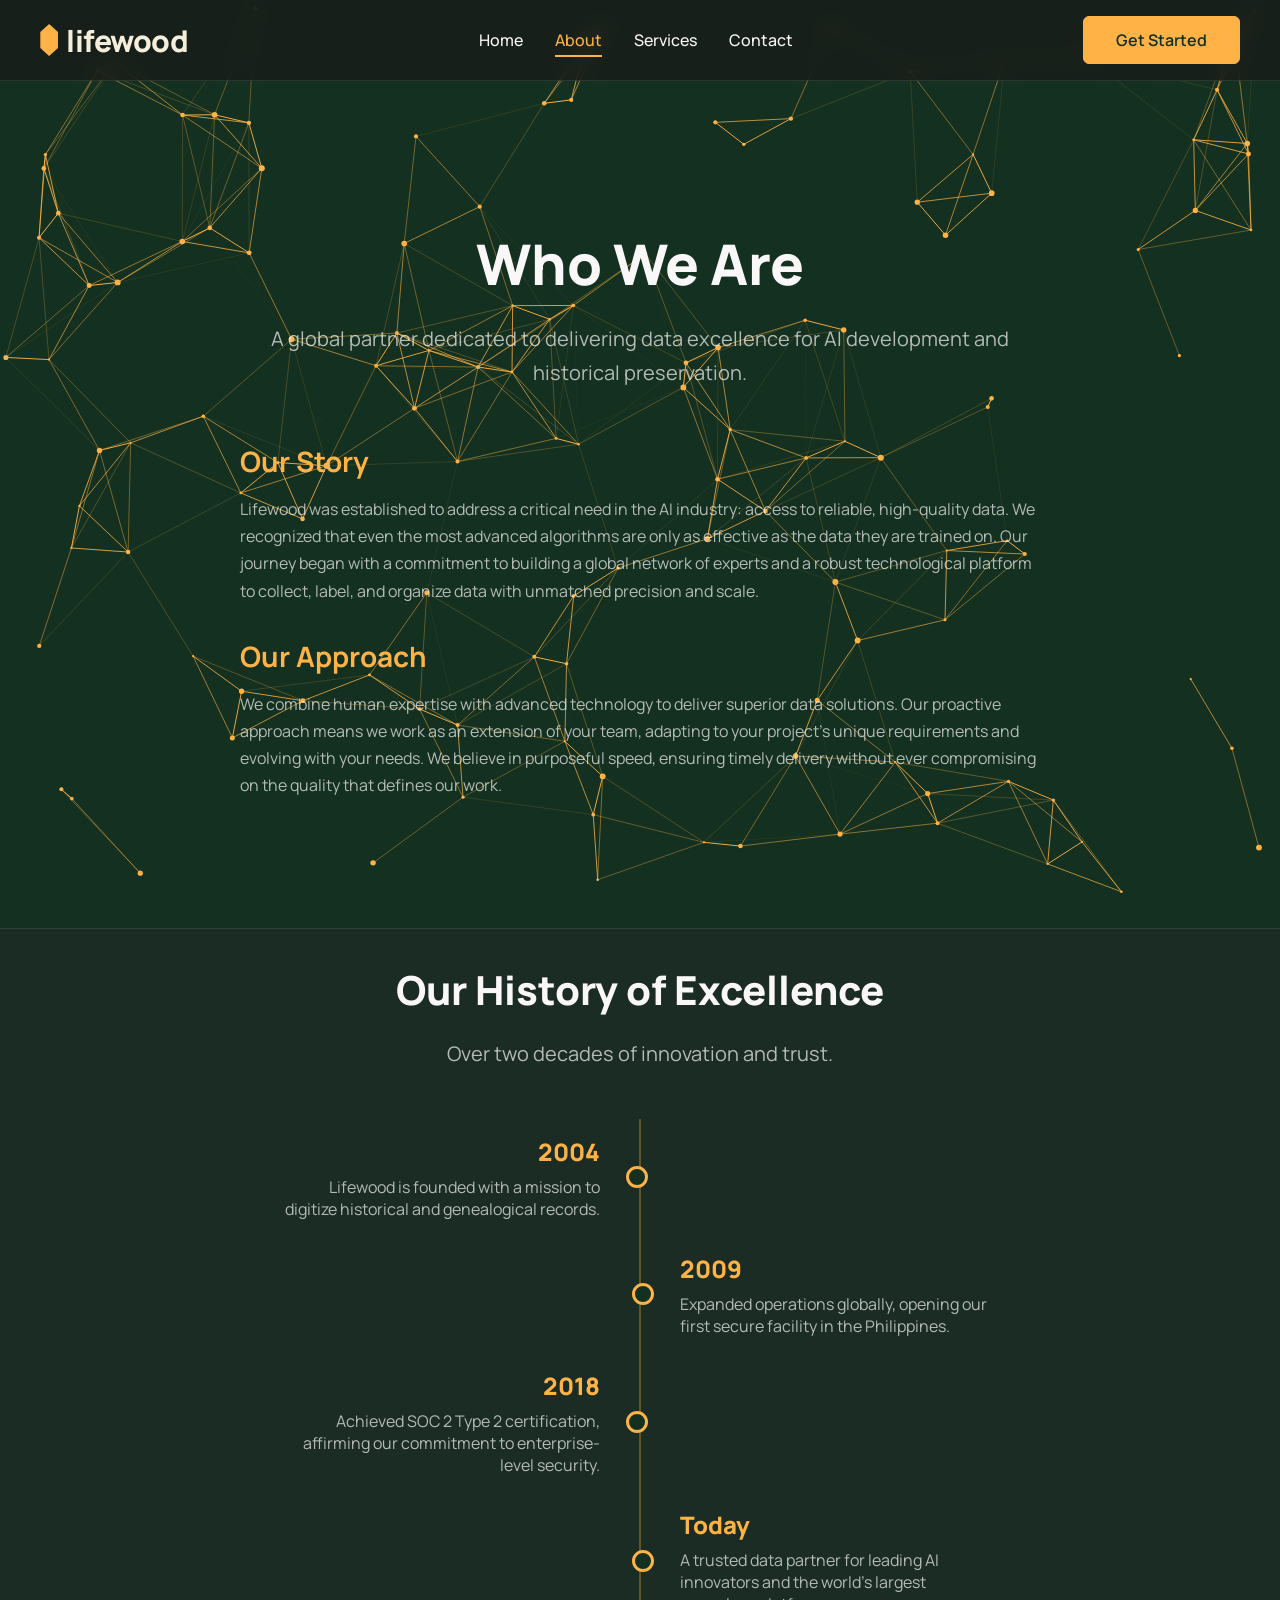
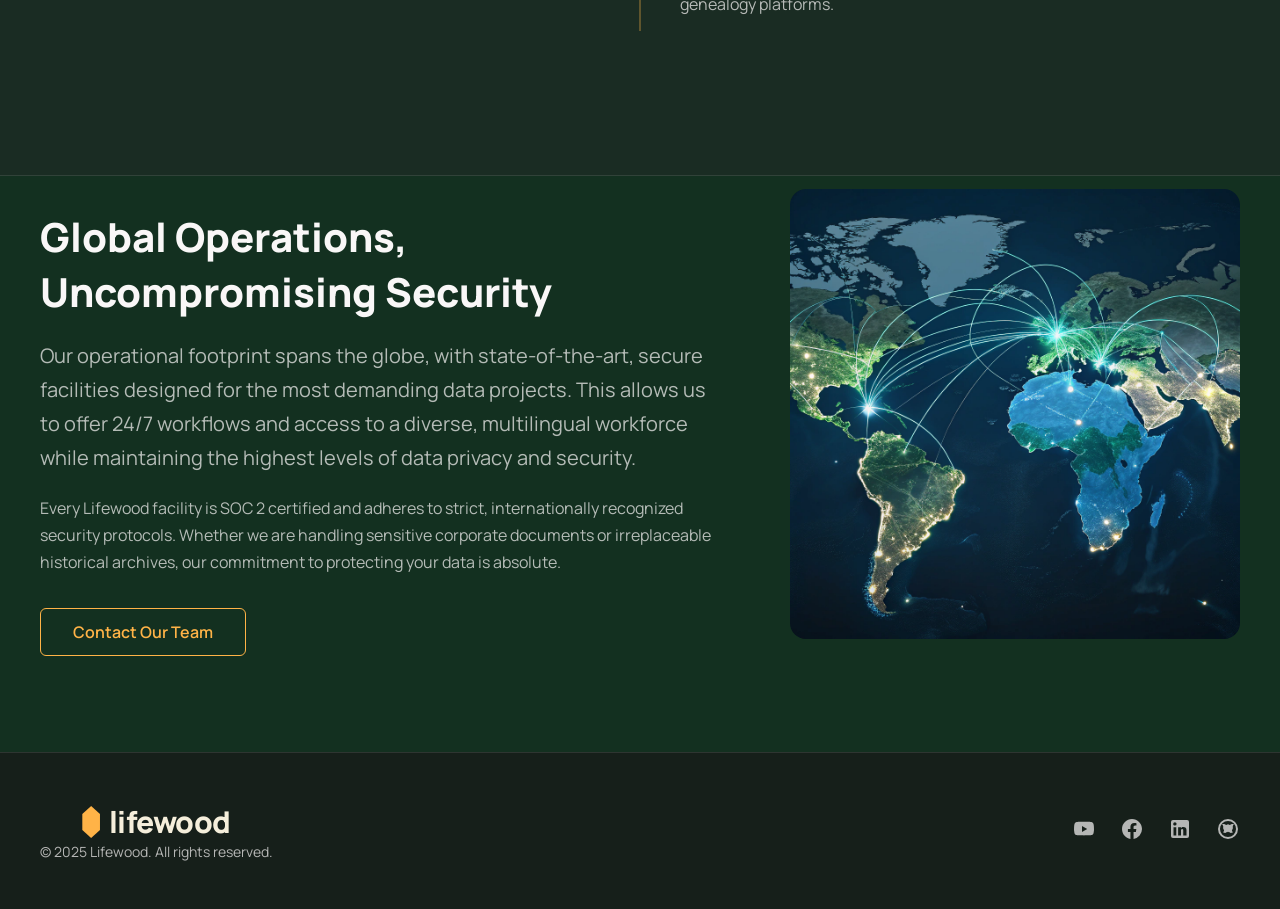
==== commit 06455ff7: "Update about.html" ====
--- a/about.html
+++ b/about.html
@@ -1,339 +1,336 @@
 <!DOCTYPE html>
 <html lang="en">
 <head>
-<meta charset="UTF-8">
-<meta name="viewport" content="width=device-width, initial-scale=1.0">
-<title>About Lifewood - Global Data Solutions</title>
-<link rel="preconnect" href="https://fonts.googleapis.com">
-<link rel="preconnect" href="https://fonts.gstatic.com" crossorigin>
-<link href="https://fonts.googleapis.com/css2?family=Manrope:wght@400;500;600;700;800&display=swap" rel="stylesheet">
-<style>
-/* 
-     This is the complete and corrected style block.
-     It includes the fix for the timeline AND the styles for the button.
-   */
-
-/* ------------------- */
-/* ROOT & GLOBAL STYLES */
-/* ------------------- */
-:root {
---brand-dark-serpent: #133020;
---brand-accent-saffron: #FFB347;
---brand-white: #ffffff;
---brand-sea-salt: #F9F7F7;
---brand-light-text-muted: rgba(249, 247, 247, 0.7);
-}
-html { scroll-behavior: smooth; }
-body {
-margin: 0;
-font-family: 'Manrope', sans-serif;
-background-color: var(--brand-dark-serpent);
-color: var(--brand-sea-salt);
--webkit-font-smoothing: antialiased;
-overflow-x: hidden;
-}
-#particle-canvas {
-position: fixed; top: 0; left: 0; width: 100%; height: 100vh; z-index: -1;
-}
-
-/* ------------------- */
-/* HEADER & NAVIGATION */
-/* ------------------- */
-.header {
-background-color: rgba(25, 25, 25, 0.7); backdrop-filter: blur(10px); position: sticky; top: 0; z-index: 50; border-bottom: 1px solid rgba(249, 247, 247, 0.1);
-}
-.navbar { display: flex; justify-content: space-between; align-items: center; height: 80px; }
-.logo { display: flex; align-items: center; gap: 0.5rem; text-decoration: none; color: var(--brand-accent-saffron); }
-.logo-icon { height: 2rem; width: auto; }
-.logo-text { font-family: 'Manrope', sans-serif; font-size: 1.875rem; font-weight: 800; letter-spacing: -0.5px; color: #f5eedb; }
-.nav-menu { display: none; list-style: none; margin: 0; padding: 0; align-items: center; gap: 2rem; }
-.nav-link { position: relative; text-decoration: none; color: var(--brand-sea-salt); font-weight: 500; transition: color 0.3s ease; padding-bottom: 4px; }
-.nav-link:hover { color: var(--brand-accent-saffron); }
-.nav-link.active { color: var(--brand-accent-saffron); border-bottom: 2px solid var(--brand-accent-saffron); }
-.nav-cta { display: none; }
-.mobile-menu-toggle { display: block; background: none; border: none; cursor: pointer; color: var(--brand-sea-salt); }
-.icon-menu, .icon-close { width: 2rem; height: 2rem; }
-.mobile-nav { display: none; position: fixed; inset: 0; background-color: rgba(19, 48, 32, 0.95); backdrop-filter: blur(8px); z-index: 100; }
-.mobile-nav.is-open { display: block; }
-.mobile-nav-header { display: flex; justify-content: flex-end; padding: 1.5rem; }
-.mobile-nav-links { display: flex; flex-direction: column; align-items: center; justify-content: center; height: calc(100% - 80px); list-style: none; padding: 0; margin: 0; gap: 2rem; }
-.mobile-nav-link { font-family: 'Manrope', sans-serif; font-size: 1.75rem; font-weight: 600; color: var(--brand-sea-salt); text-decoration: none; }
-
-/* ------------------- */
-/* BUTTONS (RESTORED) */
-/* ------------------- */
-.btn { display: inline-block; padding: 0.75rem 2rem; border-radius: 0.375rem; text-decoration: none; font-family: 'Manrope', sans-serif; font-weight: 600; font-size: 1rem; transition: all 0.3s ease; border: 1px solid; }
-.btn-primary { background-color: var(--brand-accent-saffron); border-color: var(--brand-accent-saffron); color: var(--brand-dark-serpent); }
-.btn-primary:hover { background-color: #E79651; border-color: #E79651; transform: translateY(-2px); }
-.btn-secondary { border-color: var(--brand-accent-saffron); color: var(--brand-accent-saffron); }
-.btn-secondary:hover { background-color: var(--brand-accent-saffron); color: var(--brand-dark-serpent); transform: translateY(-2px); }
-
-/* ------------------- */
-/* PAGE STRUCTURE & TYPOGRAPHY */
-/* ------------------- */
-.container { max-width: 1200px; margin-inline: auto; padding-inline: 1.5rem; }
-main { padding-top: 80px; }
-section { padding-block: clamp(3rem, 8vw, 6rem); text-align: center; position: relative; }
-.content-section { padding-top: 0; }
-.section-bg { background-color: #1a2c23; border-top: 1px solid rgba(249, 247, 247, 0.1); border-bottom: 1px solid rgba(249, 247, 247, 0.1); }
-.page-header-section { padding-bottom: 2rem; padding-top: clamp(2rem, 5vw, 4rem); }
-.page-title, .section-title { font-family: 'Manrope', sans-serif; font-weight: 800; color: var(--brand-sea-salt); }
-.page-title { font-size: clamp(2.5rem, 6vw, 3.5rem); margin: 0; }
-.section-title { font-size: clamp(2rem, 5vw, 2.5rem); margin-bottom: 1rem; }
-.page-subtitle, .section-subtitle { font-size: 1.25rem; color: var(--brand-light-text-muted); max-width: 48rem; margin-inline: auto; line-height: 1.7; font-weight: 400; }
-
-/* ------------------- */
-/* CONTENT PAGES */
-/* ------------------- */
-.content-container { max-width: 800px; text-align: left; }
-.content-block { margin-bottom: 2rem; }
-.content-block h2 { font-size: 1.75rem; color: var(--brand-accent-saffron); margin: 0 0 1rem 0; font-weight: 700; }
-.content-block p { color: var(--brand-light-text-muted); line-height: 1.7; }
-
-/* --- FEATURE SECTION STYLES --- */
-.feature-section { display: flex; flex-direction: column; align-items: center; gap: 2rem; text-align: center; }
-.feature-image { flex: 1; max-width: 450px; }
-.feature-image img { width: 100%; height: auto; border-radius: 1rem; }
-.feature-content { flex: 1; text-align: left; }
-
-/* --- TIMELINE STYLES - DEFINITIVE FIX --- */
-.timeline {
-position: relative;
-max-width: 800px;
-margin: 3rem auto;
-}
-.timeline::after {
-content: '';
-position: absolute;
-width: 2px;
-background-color: rgba(255, 179, 71, 0.3);
-top: 0;
-bottom: 0;
-left: 50%;
-margin-left: -1px;
-}
-.timeline-item {
-padding: 1rem 40px;
-position: relative;
-width: 50%;
-box-sizing: border-box; /* This is crucial */
-}
-.timeline-item::after {
-content: '';
-position: absolute;
-width: 16px;
-height: 16px;
-top: 50%;
-transform: translateY(-50%);
-background-color: var(--brand-dark-serpent);
-border: 3px solid var(--brand-accent-saffron);
-border-radius: 50%;
-z-index: 1;
-}
-.timeline-item:nth-child(odd) {
-left: 0;
-text-align: right;
-}
-.timeline-item:nth-child(even) {
-left: 50%;
-text-align: left;
-}
-.timeline-item:nth-child(odd)::after {
-right: -8px; /* (16px width / 2) */
-}
-.timeline-item:nth-child(even)::after {
-left: -8px; /* (16px width / 2) */
-}
-.timeline-content h3 {
-margin: 0 0 0.5rem 0;
-color: var(--brand-accent-saffron);
-font-size: 1.5rem;
-font-weight: 800;
-}
-.timeline-content p {
-margin: 0;
-font-size: 1rem;
-color: var(--brand-light-text-muted);
-}
-
-/* ------------------- */
-/* FOOTER */
-/* ------------------- */
-.footer { background-color: rgba(25, 25, 25, 0.7); backdrop-filter: blur(10px); border-top: 1px solid rgba(249, 247, 247, 0.1); padding: 3rem 0; text-align: center; }
-.footer-container { display: flex; flex-direction: column; align-items: center; gap: 1.5rem; }
-.footer-logo { justify-content: center; }
-.footer-text { margin: 0; font-size: 0.875rem; color: var(--brand-light-text-muted); }
-.footer-social { display: flex; gap: 1.5rem; }
-.social-link { color: var(--brand-light-text-muted); transition: color 0.3s ease; }
-.social-link:hover { color: var(--brand-accent-saffron); }
-.social-link svg { width: 1.5rem; height: 1.5rem; }
-
-/* ------------------- */
-/* RESPONSIVENESS */
-/* ------------------- */
-@media (min-width: 768px) {
-.nav-cta { display: inline-block; }
-.nav-menu { display: flex; }
-.mobile-menu-toggle { display: none; }
-.footer-container { flex-direction: row; justify-content: space-between; }
-.feature-section { flex-direction: row; text-align: left; gap: 4rem; }
-}
-
-@media (max-width: 767px) {
-.timeline::after {
-left: 20px;
-}
-.timeline-item,
-.timeline-item:nth-child(even) {
-width: 100%;
-left: 0;
-padding-left: 50px;
-padding-right: 15px;
-}
-.timeline-item:nth-child(odd),
-.timeline-item:nth-child(even) {
-text-align: left;
-}
-.timeline-item::after,
-.timeline-item:nth-child(odd)::after,
-.timeline-item:nth-child(even)::after {
-left: 20px;
-transform: translate(-50%, -50%);
-}
-}
-</style>
+  <meta charset="UTF-8">
+  <meta name="viewport" content="width=device-width, initial-scale=1.0">
+  <title>About Lifewood - Global Data Solutions</title>
+  <link rel="preconnect" href="https://fonts.googleapis.com">
+  <link rel="preconnect" href="https://fonts.gstatic.com" crossorigin>
+  <link href="https://fonts.googleapis.com/css2?family=Manrope:wght@400;500;600;700;800&display=swap" rel="stylesheet">
+  <style>
+    /* 
+      This is the complete and corrected style block.
+      It includes the fix for the timeline AND the styles for the button.
+    */
+    
+    /* ------------------- */
+    /* ROOT & GLOBAL STYLES */
+    /* ------------------- */
+    :root {
+      --brand-dark-serpent: #133020;
+      --brand-accent-saffron: #FFB347;
+      --brand-white: #ffffff;
+      --brand-sea-salt: #F9F7F7;
+      --brand-light-text-muted: rgba(249, 247, 247, 0.7);
+    }
+    html { scroll-behavior: smooth; }
+    body {
+      margin: 0;
+      font-family: 'Manrope', sans-serif;
+      background-color: var(--brand-dark-serpent);
+      color: var(--brand-sea-salt);
+      -webkit-font-smoothing: antialiased;
+      overflow-x: hidden;
+    }
+    #particle-canvas {
+      position: fixed; top: 0; left: 0; width: 100%; height: 100vh; z-index: -1;
+    }
+
+    /* ------------------- */
+    /* HEADER & NAVIGATION */
+    /* ------------------- */
+    .header {
+      background-color: rgba(25, 25, 25, 0.7); backdrop-filter: blur(10px); position: sticky; top: 0; z-index: 50; border-bottom: 1px solid rgba(249, 247, 247, 0.1);
+    }
+    .navbar { display: flex; justify-content: space-between; align-items: center; height: 80px; }
+    .logo { display: flex; align-items: center; gap: 0.5rem; text-decoration: none; color: var(--brand-accent-saffron); }
+    .logo-icon { height: 2rem; width: auto; }
+    .logo-text { font-family: 'Manrope', sans-serif; font-size: 1.875rem; font-weight: 800; letter-spacing: -0.5px; color: #f5eedb; }
+    .nav-menu { display: none; list-style: none; margin: 0; padding: 0; align-items: center; gap: 2rem; }
+    .nav-link { position: relative; text-decoration: none; color: var(--brand-sea-salt); font-weight: 500; transition: color 0.3s ease; padding-bottom: 4px; }
+    .nav-link:hover { color: var(--brand-accent-saffron); }
+    .nav-link.active { color: var(--brand-accent-saffron); border-bottom: 2px solid var(--brand-accent-saffron); }
+    .nav-cta { display: none; }
+    .mobile-menu-toggle { display: block; background: none; border: none; cursor: pointer; color: var(--brand-sea-salt); }
+    .icon-menu, .icon-close { width: 2rem; height: 2rem; }
+    .mobile-nav { display: none; position: fixed; inset: 0; background-color: rgba(19, 48, 32, 0.95); backdrop-filter: blur(8px); z-index: 100; }
+    .mobile-nav.is-open { display: block; }
+    .mobile-nav-header { display: flex; justify-content: flex-end; padding: 1.5rem; }
+    .mobile-nav-links { display: flex; flex-direction: column; align-items: center; justify-content: center; height: calc(100% - 80px); list-style: none; padding: 0; margin: 0; gap: 2rem; }
+    .mobile-nav-link { font-family: 'Manrope', sans-serif; font-size: 1.75rem; font-weight: 600; color: var(--brand-sea-salt); text-decoration: none; }
+
+    /* ------------------- */
+    /* BUTTONS (RESTORED) */
+    /* ------------------- */
+    .btn { display: inline-block; padding: 0.75rem 2rem; border-radius: 0.375rem; text-decoration: none; font-family: 'Manrope', sans-serif; font-weight: 600; font-size: 1rem; transition: all 0.3s ease; border: 1px solid; }
+    .btn-primary { background-color: var(--brand-accent-saffron); border-color: var(--brand-accent-saffron); color: var(--brand-dark-serpent); }
+    .btn-primary:hover { background-color: #E79651; border-color: #E79651; transform: translateY(-2px); }
+    .btn-secondary { border-color: var(--brand-accent-saffron); color: var(--brand-accent-saffron); }
+    .btn-secondary:hover { background-color: var(--brand-accent-saffron); color: var(--brand-dark-serpent); transform: translateY(-2px); }
+
+    /* ------------------- */
+    /* PAGE STRUCTURE & TYPOGRAPHY */
+    /* ------------------- */
+    .container { max-width: 1200px; margin-inline: auto; padding-inline: 1.5rem; }
+    main { padding-top: 80px; }
+    section { padding-block: clamp(3rem, 8vw, 6rem); text-align: center; position: relative; }
+    .content-section { padding-top: 0; }
+    .section-bg { background-color: #1a2c23; border-top: 1px solid rgba(249, 247, 247, 0.1); border-bottom: 1px solid rgba(249, 247, 247, 0.1); }
+    .page-header-section { padding-bottom: 2rem; padding-top: clamp(2rem, 5vw, 4rem); }
+    .page-title, .section-title { font-family: 'Manrope', sans-serif; font-weight: 800; color: var(--brand-sea-salt); }
+    .page-title { font-size: clamp(2.5rem, 6vw, 3.5rem); margin: 0; }
+    .section-title { font-size: clamp(2rem, 5vw, 2.5rem); margin-bottom: 1rem; }
+    .page-subtitle, .section-subtitle { font-size: 1.25rem; color: var(--brand-light-text-muted); max-width: 48rem; margin-inline: auto; line-height: 1.7; font-weight: 400; }
+    
+    /* ------------------- */
+    /* CONTENT PAGES */
+    /* ------------------- */
+    .content-container { max-width: 800px; text-align: left; }
+    .content-block { margin-bottom: 2rem; }
+    .content-block h2 { font-size: 1.75rem; color: var(--brand-accent-saffron); margin: 0 0 1rem 0; font-weight: 700; }
+    .content-block p { color: var(--brand-light-text-muted); line-height: 1.7; }
+
+    /* --- FEATURE SECTION STYLES --- */
+    .feature-section { display: flex; flex-direction: column; align-items: center; gap: 2rem; text-align: center; }
+    .feature-image { flex: 1; max-width: 450px; }
+    .feature-image img { width: 100%; height: auto; border-radius: 1rem; }
+    .feature-content { flex: 1; text-align: left; }
+
+    /* --- TIMELINE STYLES - DEFINITIVE FIX --- */
+    .timeline {
+      position: relative;
+      max-width: 800px;
+      margin: 3rem auto;
+    }
+    .timeline::after {
+      content: '';
+      position: absolute;
+      width: 2px;
+      background-color: rgba(255, 179, 71, 0.3);
+      top: 0;
+      bottom: 0;
+      left: 50%;
+      margin-left: -1px;
+    }
+    .timeline-item {
+      padding: 1rem 40px;
+      position: relative;
+      width: 50%;
+      box-sizing: border-box; /* This is crucial */
+    }
+    .timeline-item::after {
+      content: '';
+      position: absolute;
+      width: 16px;
+      height: 16px;
+      top: 50%;
+      transform: translateY(-50%);
+      background-color: var(--brand-dark-serpent);
+      border: 3px solid var(--brand-accent-saffron);
+      border-radius: 50%;
+      z-index: 1;
+    }
+    .timeline-item:nth-child(odd) {
+      left: 0;
+      text-align: right;
+    }
+    .timeline-item:nth-child(even) {
+      left: 50%;
+      text-align: left;
+    }
+    .timeline-item:nth-child(odd)::after {
+      right: -8px; /* (16px width / 2) */
+    }
+    .timeline-item:nth-child(even)::after {
+      left: -8px; /* (16px width / 2) */
+    }
+    .timeline-content h3 {
+      margin: 0 0 0.5rem 0;
+      color: var(--brand-accent-saffron);
+      font-size: 1.5rem;
+      font-weight: 800;
+    }
+    .timeline-content p {
+      margin: 0;
+      font-size: 1rem;
+      color: var(--brand-light-text-muted);
+    }
+
+    /* ------------------- */
+    /* FOOTER */
+    /* ------------------- */
+    .footer { background-color: rgba(25, 25, 25, 0.7); backdrop-filter: blur(10px); border-top: 1px solid rgba(249, 247, 247, 0.1); padding: 3rem 0; text-align: center; }
+    .footer-container { display: flex; flex-direction: column; align-items: center; gap: 1.5rem; }
+    .footer-logo { justify-content: center; }
+    .footer-text { margin: 0; font-size: 0.875rem; color: var(--brand-light-text-muted); }
+    .footer-social { display: flex; gap: 1.5rem; }
+    .social-link { color: var(--brand-light-text-muted); transition: color 0.3s ease; }
+    .social-link:hover { color: var(--brand-accent-saffron); }
+    .social-link svg { width: 1.5rem; height: 1.5rem; }
+    
+    /* ------------------- */
+    /* RESPONSIVENESS */
+    /* ------------------- */
+    @media (min-width: 768px) {
+      .nav-cta { display: inline-block; }
+      .nav-menu { display: flex; }
+      .mobile-menu-toggle { display: none; }
+      .footer-container { flex-direction: row; justify-content: space-between; }
+      .feature-section { flex-direction: row; text-align: left; gap: 4rem; }
+    }
+    
+    @media (max-width: 767px) {
+      .timeline::after {
+        left: 20px;
+      }
+      .timeline-item,
+      .timeline-item:nth-child(even) {
+        width: 100%;
+        left: 0;
+        padding-left: 50px;
+        padding-right: 15px;
+      }
+      .timeline-item:nth-child(odd),
+      .timeline-item:nth-child(even) {
+        text-align: left;
+      }
+      .timeline-item::after,
+      .timeline-item:nth-child(odd)::after,
+      .timeline-item:nth-child(even)::after {
+        left: 20px;
+        transform: translate(-50%, -50%);
+      }
+    }
+  </style>
 </head>
 <body>
-<!-- Canvas for the AI background animation -->
-<canvas id="particle-canvas"></canvas>
-
-<header class="header">
-<nav class="navbar container">
-<a href="index.html" class="logo">
-<svg class="logo-icon" width="24" height="42" viewBox="0 0 24 42" fill="none" xmlns="http://www.w3.org/2000/svg"><path d="M12 0L23.5962 10.5V31.5L12 42L0.403847 31.5V10.5L12 0Z" fill="currentColor"/></svg>
-<span class="logo-text">lifewood</span>
-</a>
-<ul id="desktop-nav" class="nav-menu">
-<li><a href="index.html" class="nav-link">Home</a></li>
-<li><a href="about.html" class="nav-link active">About</a></li>
-<li><a href="services.html" class="nav-link">Services</a></li>
-<li><a href="contact.html" class="nav-link">Contact</a></li>
-</ul>
-<a href="contact.html" class="btn btn-primary nav-cta">Get Started</a>
-<button id="mobile-menu-button" class="mobile-menu-toggle"><svg class="icon-menu" fill="none" stroke="currentColor" viewBox="0 0 24 24"><path stroke-linecap="round" stroke-linejoin="round" stroke-width="2" d="M4 6h16M4 12h16m-7 6h7"></path></svg></button>
-</nav>
-</header>
-
-<div id="mobile-menu" class="mobile-nav">
-<div class="mobile-nav-header"><button id="close-menu-button" class="mobile-menu-toggle"><svg class="icon-close" fill="none" stroke="currentColor" viewBox="0 0 24 24"><path stroke-linecap="round" stroke-linejoin="round" stroke-width="2" d="M6 18L18 6M6 6l12 12"></path></svg></button></div>
-<ul class="mobile-nav-links">
-<li><a href="index.html" class="mobile-nav-link">Home</a></li>
-<li><a href="about.html" class="mobile-nav-link">About</a></li>
-<li><a href="services.html" class="mobile-nav-link">Services</a></li>
-<li><a href="contact.html" class="mobile-nav-link">Contact</a></li>
-</ul>
-</div>
-
-<main>
-<section class="page-header-section">
-<div class="container text-center">
-<h1 class="page-title">Who We Are</h1>
-<p class="page-subtitle">A global partner dedicated to delivering data excellence for AI development and historical preservation.</p>
-</div>
-</section>
-
-<section class="content-section fade-in-section">
-<div class="container content-container">
-<div class="content-block">
-<h2>Our Story</h2>
-<p>Lifewood was established to address a critical need in the AI industry: access to reliable, high-quality data. We recognized that even the most advanced algorithms are only as effective as the data they are trained on. Our journey began with a commitment to building a global network of experts and a robust technological platform to collect, label, and organize data with unmatched precision and scale.</p>
-</div>
-<div class="content-block">
-<h2>Our Approach</h2>
-<p>We combine human expertise with advanced technology to deliver superior data solutions. Our proactive approach means we work as an extension of your team, adapting to your project's unique requirements and evolving with your needs. We believe in purposeful speed, ensuring timely delivery without ever compromising on the quality that defines our work.</p>
-</div>
-</div>
-</section>
-
-<!-- HISTORY/TIMELINE SECTION -->
-<section class="content-section fade-in-section section-bg">
-<div class="container text-center">
-<h2 class="section-title">Our History of Excellence</h2>
-<p class="section-subtitle">Over two decades of innovation and trust.</p>
-<div class="timeline">
-<div class="timeline-item">
-<div class="timeline-content">
-                        <h3>2002</h3>
+  <!-- Canvas for the AI background animation -->
+  <canvas id="particle-canvas"></canvas>
+
+  <header class="header">
+    <nav class="navbar container">
+      <a href="index.html" class="logo">
+        <svg class="logo-icon" width="24" height="42" viewBox="0 0 24 42" fill="none" xmlns="http://www.w3.org/2000/svg"><path d="M12 0L23.5962 10.5V31.5L12 42L0.403847 31.5V10.5L12 0Z" fill="currentColor"/></svg>
+        <span class="logo-text">lifewood</span>
+      </a>
+      <ul id="desktop-nav" class="nav-menu">
+        <li><a href="index.html" class="nav-link">Home</a></li>
+        <li><a href="about.html" class="nav-link active">About</a></li>
+        <li><a href="services.html" class="nav-link">Services</a></li>
+        <li><a href="contact.html" class="nav-link">Contact</a></li>
+      </ul>
+      <a href="contact.html" class="btn btn-primary nav-cta">Get Started</a>
+      <button id="mobile-menu-button" class="mobile-menu-toggle"><svg class="icon-menu" fill="none" stroke="currentColor" viewBox="0 0 24 24"><path stroke-linecap="round" stroke-linejoin="round" stroke-width="2" d="M4 6h16M4 12h16m-7 6h7"></path></svg></button>
+    </nav>
+  </header>
+
+  <div id="mobile-menu" class="mobile-nav">
+      <div class="mobile-nav-header"><button id="close-menu-button" class="mobile-menu-toggle"><svg class="icon-close" fill="none" stroke="currentColor" viewBox="0 0 24 24"><path stroke-linecap="round" stroke-linejoin="round" stroke-width="2" d="M6 18L18 6M6 6l12 12"></path></svg></button></div>
+      <ul class="mobile-nav-links">
+          <li><a href="index.html" class="mobile-nav-link">Home</a></li>
+          <li><a href="about.html" class="mobile-nav-link">About</a></li>
+          <li><a href="services.html" class="mobile-nav-link">Services</a></li>
+          <li><a href="contact.html" class="mobile-nav-link">Contact</a></li>
+      </ul>
+  </div>
+
+  <main>
+    <section class="page-header-section">
+      <div class="container text-center">
+        <h1 class="page-title">Who We Are</h1>
+        <p class="page-subtitle">A global partner dedicated to delivering data excellence for AI development and historical preservation.</p>
+      </div>
+    </section>
+
+    <section class="content-section fade-in-section">
+      <div class="container content-container">
+        <div class="content-block">
+          <h2>Our Story</h2>
+          <p>Lifewood was established to address a critical need in the AI industry: access to reliable, high-quality data. We recognized that even the most advanced algorithms are only as effective as the data they are trained on. Our journey began with a commitment to building a global network of experts and a robust technological platform to collect, label, and organize data with unmatched precision and scale.</p>
+        </div>
+        <div class="content-block">
+          <h2>Our Approach</h2>
+          <p>We combine human expertise with advanced technology to deliver superior data solutions. Our proactive approach means we work as an extension of your team, adapting to your project's unique requirements and evolving with your needs. We believe in purposeful speed, ensuring timely delivery without ever compromising on the quality that defines our work.</p>
+        </div>
+      </div>
+    </section>
+
+    <!-- HISTORY/TIMELINE SECTION -->
+    <section class="content-section fade-in-section section-bg">
+        <div class="container text-center">
+            <h2 class="section-title">Our History of Excellence</h2>
+            <p class="section-subtitle">Over two decades of innovation and trust.</p>
+            <div class="timeline">
+                <div class="timeline-item">
+                    <div class="timeline-content">
                         <h3>2004</h3>
-<p>Lifewood is founded with a mission to digitize historical and genealogical records.</p>
-</div>
-</div>
-<div class="timeline-item">
-<div class="timeline-content">
-                        <h3>2010</h3>
-                        <p>Expanded operations globally, opening our first secure facility in Europe.</p>
+                        <p>Lifewood is founded with a mission to digitize historical and genealogical records.</p>
+                    </div>
+                </div>
+                <div class="timeline-item">
+                    <div class="timeline-content">
                         <h3>2009</h3>
                         <p>Expanded operations globally, opening our first secure facility in the Philippines.</p>
-</div>
-</div>
-<div class="timeline-item">
-<div class="timeline-content">
-<h3>2018</h3>
-<p>Achieved SOC 2 Type 2 certification, affirming our commitment to enterprise-level security.</p>
-</div>
-</div>
-<div class="timeline-item">
-<div class="timeline-content">
-<h3>Today</h3>
-<p>A trusted data partner for leading AI innovators and the world's largest genealogy platforms.</p>
-</div>
-</div>
-</div>
-</div>
-</section>
-
-<!-- NEW GLOBAL OPERATIONS SECTION -->
-<section class="content-section fade-in-section">
-<div class="container feature-section">
-<div class="feature-content">
-<h2 class="section-title" style="text-align: left;">Global Operations, Uncompromising Security</h2>
-<p class="section-subtitle" style="text-align: left; max-width: none;">Our operational footprint spans the globe, with state-of-the-art, secure facilities designed for the most demanding data projects. This allows us to offer 24/7 workflows and access to a diverse, multilingual workforce while maintaining the highest levels of data privacy and security.</p>
-<p style="color: var(--brand-light-text-muted); line-height: 1.7;">Every Lifewood facility is SOC 2 certified and adheres to strict, internationally recognized security protocols. Whether we are handling sensitive corporate documents or irreplaceable historical archives, our commitment to protecting your data is absolute.</p>
-<a href="contact.html" class="btn btn-secondary" style="margin-top: 1rem;">Contact Our Team</a>
-</div>
-<div class="feature-image">
-<img src="img/map.png" alt="Map showing global network connections">
-</div>
-</div>
-</section>
-</main>
-
-<footer class="footer">
-<div class="container footer-container">
-<div class="footer-info">
-<a href="index.html" class="logo footer-logo">
-<svg class="logo-icon" width="24" height="42" viewBox="0 0 24 42" fill="none" xmlns="http://www.w3.org/2000/svg"><path d="M12 0L23.5962 10.5V31.5L12 42L0.403847 31.5V10.5L12 0Z" fill="currentColor"/></svg>
-<span class="logo-text">lifewood</span>
-</a>
-<p class="footer-text">© 2025 Lifewood. All rights reserved.</p>
-</div>
-<div class="footer-social">
-<a href="https://www.youtube.com/@LifewoodDataTechnology" target="_blank" class="social-link" aria-label="YouTube">
-<svg fill="currentColor" viewBox="0 0 24 24"><path d="M10,15L15.19,12L10,9V15M21.56,7.17C21.69,7.64 21.78,8.27 21.84,9.07C21.91,9.87 21.94,10.56 21.94,11.16L22,12C22,12.84 21.94,13.5 21.88,14.08C21.79,14.85 21.69,15.5 21.56,15.97C21.31,16.9 20.73,17.69 19.96,17.96C19.43,18.11 18.22,18.26 16.38,18.34C14.54,18.42 12.97,18.44 12,18.44C11.03,18.44 9.46,18.42 7.62,18.34C5.78,18.26 4.57,18.11 4.04,17.96C3.27,17.69 2.69,16.9 2.44,15.97C2.31,15.5 2.21,14.85 2.16,14.08C2.06,13.5 2,12.84 2,12L2.06,11.16C2.06,10.56 2.09,9.87 2.16,9.07C2.22,8.27 2.31,7.64 2.44,7.17C2.69,6.24 3.27,5.45 4.04,5.18C4.57,5.03 5.78,4.88 7.62,4.8C9.46,4.72 11.03,4.7 12,4.7C12.97,4.7 14.54,4.72 16.38,4.8C18.22,4.88 19.43,5.03 19.96,5.18C20.73,5.45 21.31,6.24 21.56,7.17Z"/></svg>
-</a>
-<a href="https://www.facebook.com/LifewoodPH" target="_blank" class="social-link" aria-label="Facebook">
-<svg fill="currentColor" viewBox="0 0 24 24"><path d="M12 2.04C6.5 2.04 2 6.53 2 12.06C2 17.06 5.66 21.21 10.44 21.96V14.96H7.9V12.06H10.44V9.85C10.44 7.34 11.93 5.96 14.22 5.96C15.31 5.96 16.45 6.15 16.45 6.15V8.62H15.19C13.95 8.62 13.56 9.39 13.56 10.18V12.06H16.34L15.89 14.96H13.56V21.96A10.01 10.01 0 0 0 22 12.06C22 6.53 17.5 2.04 12 2.04Z"/></svg>
-</a>
-<a href="https://ph.linkedin.com/company/lifewood-data-technology-ltd" target="_blank" class="social-link" aria-label="LinkedIn">
-<svg fill="currentColor" viewBox="0 0 24 24"><path d="M19,3A2,2 0 0,1 21,5V19A2,2 0 0,1 19,21H5A2,2 0 0,1 3,19V5A2,2 0 0,1 5,3H19M18.5,18.5V13.2A3.26,3.26 0 0,0 15.24,9.94C14.39,9.94 13.4,10.43 13,11.25V10.13H10.13V18.5H13V13.57C13,12.8 13.09,12.03 14.17,12.03C15.24,12.03 15.24,12.97 15.24,13.64V18.5H18.5M6.88,8.56A1.68,1.68 0 0,0 8.56,6.88C8.56,6 7.78,5.2 6.88,5.2A1.68,1.68 0 0,0 5.2,6.88C5.2,7.78 6,8.56 6.88,8.56M8.27,18.5V10.13H5.5V18.5H8.27Z"/></svg>
-</a>
-<a href="https://www.lifewood.com/" target="_blank" class="social-link" aria-label="Website">
-<svg fill="currentColor" viewBox="0 0 24 24"><path d="M12,2A10,10 0 0,0 2,12A10,10 0 0,0 12,22A10,10 0 0,0 22,12A10,10 0 0,0 12,2M12,20A8,8 0 0,1 4,12A8,8 0 0,1 12,4A8,8 0 0,1 20,12A8,8 0 0,1 12,20M16.9,15.6C16.5,14.9 16.2,14.2 15.9,13.5C16.3,12.8 16.6,12 16.9,11.3C16.8,10.6 16.8,9.9 16.8,9.2C17.1,8.5 17.5,7.8 17.9,7.1C17.2,7 16.5,6.9 15.8,6.9C15.1,7.2 14.4,7.6 13.8,8.1L12,7.2L10.2,8.1C9.6,7.6 8.9,7.2 8.2,6.9C7.5,6.9 6.8,7 6.1,7.1C6.5,7.8 6.9,8.5 7.2,9.2C7.2,9.9 7.2,10.6 7.1,11.3C7.4,12 7.7,12.8 8.1,13.5C7.8,14.2 7.5,14.9 7.1,15.6C7.8,15.8 8.5,15.9 9.2,15.9C9.9,15.6 10.6,15.2 11.2,14.7L12,15.2L12.8,14.7C13.4,15.2 14.1,15.6 14.8,15.9C15.5,15.9 16.2,15.8 16.9,15.6Z"/></svg>
-</a>
-</div>
-</div>
-</footer>
-
-<script src="script.js"></script>
+                    </div>
+                </div>
+                <div class="timeline-item">
+                    <div class="timeline-content">
+                        <h3>2018</h3>
+                        <p>Achieved SOC 2 Type 2 certification, affirming our commitment to enterprise-level security.</p>
+                    </div>
+                </div>
+                <div class="timeline-item">
+                    <div class="timeline-content">
+                        <h3>Today</h3>
+                        <p>A trusted data partner for leading AI innovators and the world's largest genealogy platforms.</p>
+                    </div>
+                </div>
+            </div>
+        </div>
+    </section>
+    
+    <!-- NEW GLOBAL OPERATIONS SECTION -->
+    <section class="content-section fade-in-section">
+        <div class="container feature-section">
+            <div class="feature-content">
+                <h2 class="section-title" style="text-align: left;">Global Operations, Uncompromising Security</h2>
+                <p class="section-subtitle" style="text-align: left; max-width: none;">Our operational footprint spans the globe, with state-of-the-art, secure facilities designed for the most demanding data projects. This allows us to offer 24/7 workflows and access to a diverse, multilingual workforce while maintaining the highest levels of data privacy and security.</p>
+                <p style="color: var(--brand-light-text-muted); line-height: 1.7;">Every Lifewood facility is SOC 2 certified and adheres to strict, internationally recognized security protocols. Whether we are handling sensitive corporate documents or irreplaceable historical archives, our commitment to protecting your data is absolute.</p>
+                <a href="contact.html" class="btn btn-secondary" style="margin-top: 1rem;">Contact Our Team</a>
+            </div>
+            <div class="feature-image">
+                <img src="img/map.png" alt="Map showing global network connections">
+            </div>
+        </div>
+    </section>
+  </main>
+
+  <footer class="footer">
+    <div class="container footer-container">
+      <div class="footer-info">
+        <a href="index.html" class="logo footer-logo">
+            <svg class="logo-icon" width="24" height="42" viewBox="0 0 24 42" fill="none" xmlns="http://www.w3.org/2000/svg"><path d="M12 0L23.5962 10.5V31.5L12 42L0.403847 31.5V10.5L12 0Z" fill="currentColor"/></svg>
+            <span class="logo-text">lifewood</span>
+        </a>
+        <p class="footer-text">© 2025 Lifewood. All rights reserved.</p>
+      </div>
+      <div class="footer-social">
+            <a href="https://www.youtube.com/@LifewoodDataTechnology" target="_blank" class="social-link" aria-label="YouTube">
+                <svg fill="currentColor" viewBox="0 0 24 24"><path d="M10,15L15.19,12L10,9V15M21.56,7.17C21.69,7.64 21.78,8.27 21.84,9.07C21.91,9.87 21.94,10.56 21.94,11.16L22,12C22,12.84 21.94,13.5 21.88,14.08C21.79,14.85 21.69,15.5 21.56,15.97C21.31,16.9 20.73,17.69 19.96,17.96C19.43,18.11 18.22,18.26 16.38,18.34C14.54,18.42 12.97,18.44 12,18.44C11.03,18.44 9.46,18.42 7.62,18.34C5.78,18.26 4.57,18.11 4.04,17.96C3.27,17.69 2.69,16.9 2.44,15.97C2.31,15.5 2.21,14.85 2.16,14.08C2.06,13.5 2,12.84 2,12L2.06,11.16C2.06,10.56 2.09,9.87 2.16,9.07C2.22,8.27 2.31,7.64 2.44,7.17C2.69,6.24 3.27,5.45 4.04,5.18C4.57,5.03 5.78,4.88 7.62,4.8C9.46,4.72 11.03,4.7 12,4.7C12.97,4.7 14.54,4.72 16.38,4.8C18.22,4.88 19.43,5.03 19.96,5.18C20.73,5.45 21.31,6.24 21.56,7.17Z"/></svg>
+            </a>
+            <a href="https://www.facebook.com/LifewoodPH" target="_blank" class="social-link" aria-label="Facebook">
+                <svg fill="currentColor" viewBox="0 0 24 24"><path d="M12 2.04C6.5 2.04 2 6.53 2 12.06C2 17.06 5.66 21.21 10.44 21.96V14.96H7.9V12.06H10.44V9.85C10.44 7.34 11.93 5.96 14.22 5.96C15.31 5.96 16.45 6.15 16.45 6.15V8.62H15.19C13.95 8.62 13.56 9.39 13.56 10.18V12.06H16.34L15.89 14.96H13.56V21.96A10.01 10.01 0 0 0 22 12.06C22 6.53 17.5 2.04 12 2.04Z"/></svg>
+            </a>
+            <a href="https://ph.linkedin.com/company/lifewood-data-technology-ltd" target="_blank" class="social-link" aria-label="LinkedIn">
+                <svg fill="currentColor" viewBox="0 0 24 24"><path d="M19,3A2,2 0 0,1 21,5V19A2,2 0 0,1 19,21H5A2,2 0 0,1 3,19V5A2,2 0 0,1 5,3H19M18.5,18.5V13.2A3.26,3.26 0 0,0 15.24,9.94C14.39,9.94 13.4,10.43 13,11.25V10.13H10.13V18.5H13V13.57C13,12.8 13.09,12.03 14.17,12.03C15.24,12.03 15.24,12.97 15.24,13.64V18.5H18.5M6.88,8.56A1.68,1.68 0 0,0 8.56,6.88C8.56,6 7.78,5.2 6.88,5.2A1.68,1.68 0 0,0 5.2,6.88C5.2,7.78 6,8.56 6.88,8.56M8.27,18.5V10.13H5.5V18.5H8.27Z"/></svg>
+            </a>
+            <a href="https://www.lifewood.com/" target="_blank" class="social-link" aria-label="Website">
+                <svg fill="currentColor" viewBox="0 0 24 24"><path d="M12,2A10,10 0 0,0 2,12A10,10 0 0,0 12,22A10,10 0 0,0 22,12A10,10 0 0,0 12,2M12,20A8,8 0 0,1 4,12A8,8 0 0,1 12,4A8,8 0 0,1 20,12A8,8 0 0,1 12,20M16.9,15.6C16.5,14.9 16.2,14.2 15.9,13.5C16.3,12.8 16.6,12 16.9,11.3C16.8,10.6 16.8,9.9 16.8,9.2C17.1,8.5 17.5,7.8 17.9,7.1C17.2,7 16.5,6.9 15.8,6.9C15.1,7.2 14.4,7.6 13.8,8.1L12,7.2L10.2,8.1C9.6,7.6 8.9,7.2 8.2,6.9C7.5,6.9 6.8,7 6.1,7.1C6.5,7.8 6.9,8.5 7.2,9.2C7.2,9.9 7.2,10.6 7.1,11.3C7.4,12 7.7,12.8 8.1,13.5C7.8,14.2 7.5,14.9 7.1,15.6C7.8,15.8 8.5,15.9 9.2,15.9C9.9,15.6 10.6,15.2 11.2,14.7L12,15.2L12.8,14.7C13.4,15.2 14.1,15.6 14.8,15.9C15.5,15.9 16.2,15.8 16.9,15.6Z"/></svg>
+            </a>
+      </div>
+    </div>
+  </footer>
+  
+  <script src="script.js"></script>
 </body>
 </html>
